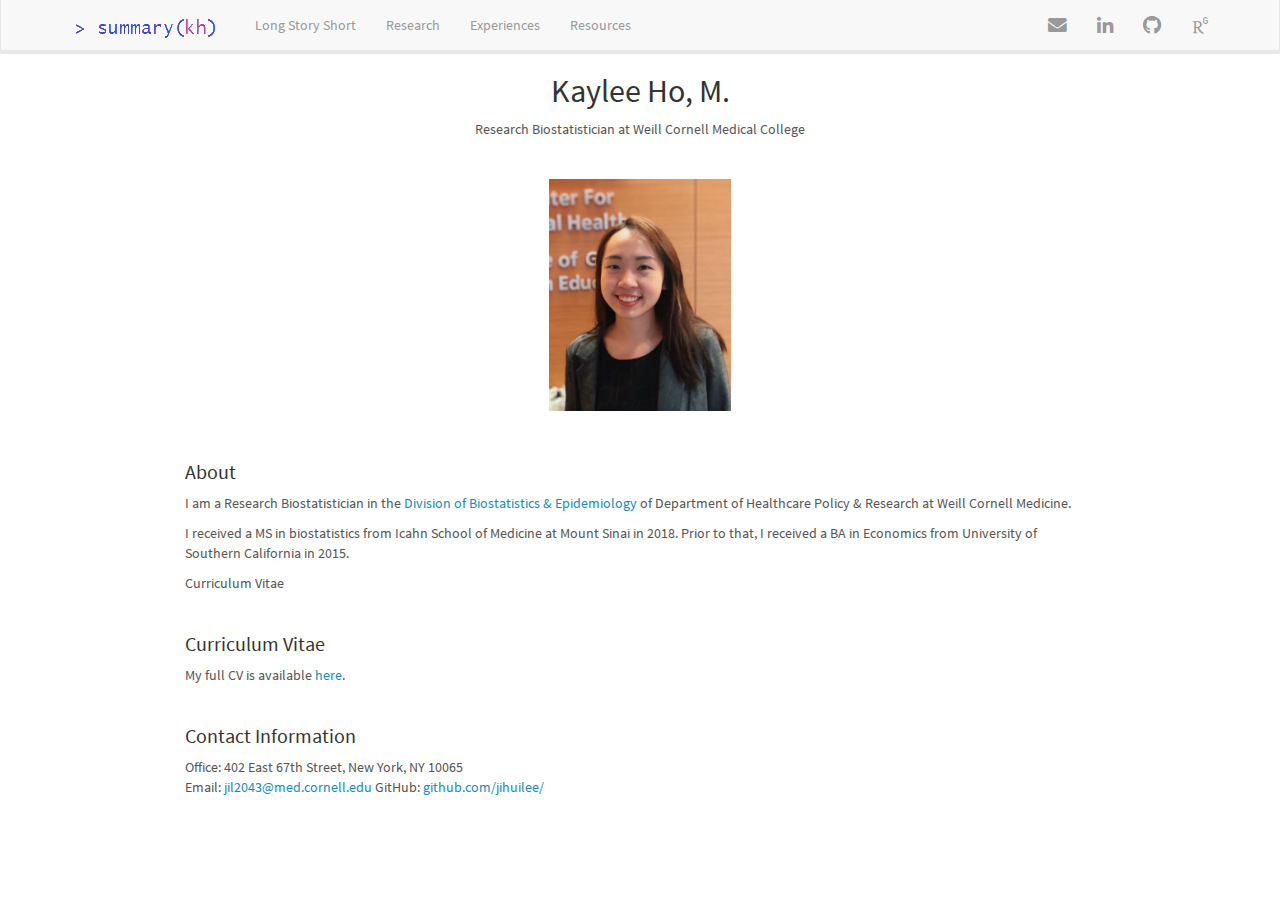
==== index.html @ 1e351b29 "changed index file" ====
<!DOCTYPE html>

<html xmlns="http://www.w3.org/1999/xhtml">

<head>

<meta charset="utf-8" />
<meta http-equiv="Content-Type" content="text/html; charset=utf-8" />
<meta name="generator" content="pandoc" />




<title></title>

<script src="site_libs/jquery-1.11.3/jquery.min.js"></script>
<meta name="viewport" content="width=device-width, initial-scale=1" />
<link href="site_libs/bootstrap-3.3.5/css/lumen.min.css" rel="stylesheet" />
<script src="site_libs/bootstrap-3.3.5/js/bootstrap.min.js"></script>
<script src="site_libs/bootstrap-3.3.5/shim/html5shiv.min.js"></script>
<script src="site_libs/bootstrap-3.3.5/shim/respond.min.js"></script>
<script src="site_libs/navigation-1.1/tabsets.js"></script>
<link href="site_libs/highlightjs-9.12.0/default.css" rel="stylesheet" />
<script src="site_libs/highlightjs-9.12.0/highlight.js"></script>
<link href="site_libs/font-awesome-5.1.0/css/all.css" rel="stylesheet" />
<link href="site_libs/font-awesome-5.1.0/css/v4-shims.css" rel="stylesheet" />

<style type="text/css">code{white-space: pre;}</style>
<style type="text/css">
  pre:not([class]) {
    background-color: white;
  }
</style>
<script type="text/javascript">
if (window.hljs) {
  hljs.configure({languages: []});
  hljs.initHighlightingOnLoad();
  if (document.readyState && document.readyState === "complete") {
    window.setTimeout(function() { hljs.initHighlighting(); }, 0);
  }
}
</script>



<style type="text/css">
h1 {
  font-size: 34px;
}
h1.title {
  font-size: 38px;
}
h2 {
  font-size: 30px;
}
h3 {
  font-size: 24px;
}
h4 {
  font-size: 18px;
}
h5 {
  font-size: 16px;
}
h6 {
  font-size: 12px;
}
.table th:not([align]) {
  text-align: left;
}
</style>

<link rel="stylesheet" href="styles.css" type="text/css" />

</head>

<body>

<style type = "text/css">
.main-container {
  max-width: 940px;
  margin-left: auto;
  margin-right: auto;
}
code {
  color: inherit;
  background-color: rgba(0, 0, 0, 0.04);
}
img {
  max-width:100%;
  height: auto;
}
.tabbed-pane {
  padding-top: 12px;
}
.html-widget {
  margin-bottom: 20px;
}
button.code-folding-btn:focus {
  outline: none;
}
summary {
  display: list-item;
}
</style>


<style type="text/css">
/* padding for bootstrap navbar */
body {
  padding-top: 54px;
  padding-bottom: 40px;
}
/* offset scroll position for anchor links (for fixed navbar)  */
.section h1 {
  padding-top: 59px;
  margin-top: -59px;
}
.section h2 {
  padding-top: 59px;
  margin-top: -59px;
}
.section h3 {
  padding-top: 59px;
  margin-top: -59px;
}
.section h4 {
  padding-top: 59px;
  margin-top: -59px;
}
.section h5 {
  padding-top: 59px;
  margin-top: -59px;
}
.section h6 {
  padding-top: 59px;
  margin-top: -59px;
}
.dropdown-submenu {
  position: relative;
}
.dropdown-submenu>.dropdown-menu {
  top: 0;
  left: 100%;
  margin-top: -6px;
  margin-left: -1px;
  border-radius: 0 6px 6px 6px;
}
.dropdown-submenu:hover>.dropdown-menu {
  display: block;
}
.dropdown-submenu>a:after {
  display: block;
  content: " ";
  float: right;
  width: 0;
  height: 0;
  border-color: transparent;
  border-style: solid;
  border-width: 5px 0 5px 5px;
  border-left-color: #cccccc;
  margin-top: 5px;
  margin-right: -10px;
}
.dropdown-submenu:hover>a:after {
  border-left-color: #ffffff;
}
.dropdown-submenu.pull-left {
  float: none;
}
.dropdown-submenu.pull-left>.dropdown-menu {
  left: -100%;
  margin-left: 10px;
  border-radius: 6px 0 6px 6px;
}
</style>

<script>
// manage active state of menu based on current page
$(document).ready(function () {
  // active menu anchor
  href = window.location.pathname
  href = href.substr(href.lastIndexOf('/') + 1)
  if (href === "")
    href = "index.html";
  var menuAnchor = $('a[href="' + href + '"]');

  // mark it active
  menuAnchor.parent().addClass('active');

  // if it's got a parent navbar menu mark it active as well
  menuAnchor.closest('li.dropdown').addClass('active');
});
</script>

<div class="container-fluid main-container">

<!-- tabsets -->

<style type="text/css">
.tabset-dropdown > .nav-tabs {
  display: inline-table;
  max-height: 500px;
  min-height: 44px;
  overflow-y: auto;
  background: white;
  border: 1px solid #ddd;
  border-radius: 4px;
}

.tabset-dropdown > .nav-tabs > li.active:before {
  content: "";
  font-family: 'Glyphicons Halflings';
  display: inline-block;
  padding: 10px;
  border-right: 1px solid #ddd;
}

.tabset-dropdown > .nav-tabs.nav-tabs-open > li.active:before {
  content: "&#xe258;";
  border: none;
}

.tabset-dropdown > .nav-tabs.nav-tabs-open:before {
  content: "";
  font-family: 'Glyphicons Halflings';
  display: inline-block;
  padding: 10px;
  border-right: 1px solid #ddd;
}

.tabset-dropdown > .nav-tabs > li.active {
  display: block;
}

.tabset-dropdown > .nav-tabs > li > a,
.tabset-dropdown > .nav-tabs > li > a:focus,
.tabset-dropdown > .nav-tabs > li > a:hover {
  border: none;
  display: inline-block;
  border-radius: 4px;
}

.tabset-dropdown > .nav-tabs.nav-tabs-open > li {
  display: block;
  float: none;
}

.tabset-dropdown > .nav-tabs > li {
  display: none;
}
</style>

<script>
$(document).ready(function () {
  window.buildTabsets("TOC");
});

$(document).ready(function () {
  $('.tabset-dropdown > .nav-tabs > li').click(function () {
    $(this).parent().toggleClass('nav-tabs-open')
  });
});
</script>

<!-- code folding -->





<div class="navbar navbar-default  navbar-fixed-top" role="navigation">
  <div class="container">
    <div class="navbar-header">
      <button type="button" class="navbar-toggle collapsed" data-toggle="collapse" data-target="#navbar">
        <span class="icon-bar"></span>
        <span class="icon-bar"></span>
        <span class="icon-bar"></span>
      </button>
      <a class="navbar-brand" href="index.html"><img id="logo" src="image/icon2.png" style="width: 100%;" /></a>
    </div>
    <div id="navbar" class="navbar-collapse collapse">
      <ul class="nav navbar-nav">
        <li>
  <a href="summary.html">Long Story Short</a>
</li>
<li>
  <a href="research.html">Research</a>
</li>
<li>
  <a href="teaching.html">Experiences</a>
</li>
<li>
  <a href="resource.html">Resources</a>
</li>
      </ul>
      <ul class="nav navbar-nav navbar-right">
        <li>
  <a href="mailto:&lt;kah4001@med.cornell.edu&gt;">
    <span class="fa fa-envelope fa-lg"></span>
     
  </a>
</li>
<li>
  <a href="https://www.linkedin.com/in/kayleekapoho//">
    <span class="fa fa-linkedin fa-lg"></span>
     
  </a>
</li>
<li>
  <a href="http://github.com/kaylee-ho">
    <span class="fa fa-github fa-lg"></span>
     
  </a>
</li>
<li>
  <a href="https://www.researchgate.net/profile/Kaylee_Ho2">
    <span class="ai ai-researchgate ai-lg"></span>
     
  </a>
</li>
      </ul>
    </div><!--/.nav-collapse -->
  </div><!--/.container -->
</div><!--/.navbar -->

<div class="fluid-row" id="header">



<h1 class="title toc-ignore"><center>
Kaylee Ho, M.
</center></h1>

</div>


<center>
Research Biostatistician at Weill Cornell Medical College
</center>
<p><link rel="stylesheet" href="styles.css" type="text/css"> <link rel="stylesheet" href="academicons/css/academicons.min.css"/> <link rel="icon2" href="/image/icon2.png"></p>
<p><br></p>
<center>
<img src="image/headshot.jpg" alt="profile" style="width:20%; border:0px solid">
</center>
<p><br><br></p>
<div id="about" class="section level4">
<h4>About</h4>
<p>I am a Research Biostatistician in the <a href="http://hpr.weill.cornell.edu/divisions/biostatistics/">Division of Biostatistics &amp; Epidemiology</a> of Department of Healthcare Policy &amp; Research at Weill Cornell Medicine.</p>
<p>I received a MS in biostatistics from Icahn School of Medicine at Mount Sinai in 2018. Prior to that, I received a BA in Economics from University of Southern California in 2015.</p>
<p>Curriculum Vitae</p>
<p><br></p>
</div>
<div id="curriculum-vitae" class="section level4">
<h4>Curriculum Vitae</h4>
<p>My full CV is available <a href="download/Kaylee_Ho_CV.pdf">here</a>.</p>
<p><br></p>
</div>
<div id="contact-information" class="section level4">
<h4>Contact Information</h4>
<p>Office: 402 East 67th Street, New York, NY 10065<br />
Email: <a href="mailto:kah4001@med.cornell.edu">jil2043@med.cornell.edu</a> GitHub: <a href="http://github.com/kaylee-ho/">github.com/jihuilee/</a></p>
</div>




</div>

<script>

// add bootstrap table styles to pandoc tables
function bootstrapStylePandocTables() {
  $('tr.header').parent('thead').parent('table').addClass('table table-condensed');
}
$(document).ready(function () {
  bootstrapStylePandocTables();
});


</script>

<!-- dynamically load mathjax for compatibility with self-contained -->
<script>
  (function () {
    var script = document.createElement("script");
    script.type = "text/javascript";
    script.src  = "https://mathjax.rstudio.com/latest/MathJax.js?config=TeX-AMS-MML_HTMLorMML";
    document.getElementsByTagName("head")[0].appendChild(script);
  })();
</script>

</body>
</html>
---- site_libs/bootstrap-3.3.5/css/lumen.min.css ----
@font-face {
  font-family: 'Source Sans Pro';
  font-style: normal;
  font-weight: 300;
  src: url(fonts/SourceSansProLight.ttf) format('truetype');
}
@font-face {
  font-family: 'Source Sans Pro';
  font-style: normal;
  font-weight: 400;
  src: url(fonts/SourceSansPro.ttf) format('truetype');
}
@font-face {
  font-family: 'Source Sans Pro';
  font-style: normal;
  font-weight: 700;
  src: url(fonts/SourceSansProBold.ttf) format('truetype');
}

@font-face {
  font-family: 'Source Sans Pro';
  font-style: italic;
  font-weight: 400;
  src: url(fonts/SourceSansProItalic.ttf) format('truetype');
}

/*
 * bootswatch v3.3.6
 * Homepage: http://bootswatch.com
 * Copyright 2012-2015 Thomas Park
 * Licensed under MIT
 * Based on Bootstrap
*//*!
 * Bootstrap v3.3.6 (http://getbootstrap.com)
 * Copyright 2011-2015 Twitter, Inc.
 * Licensed under MIT (https://github.com/twbs/bootstrap/blob/master/LICENSE)
 *//*! normalize.css v3.0.3 | MIT License | github.com/necolas/normalize.css */html{font-family:sans-serif;-ms-text-size-adjust:100%;-webkit-text-size-adjust:100%}body{margin:0}article,aside,details,figcaption,figure,footer,header,hgroup,main,menu,nav,section,summary{display:block}audio,canvas,progress,video{display:inline-block;vertical-align:baseline}audio:not([controls]){display:none;height:0}[hidden],template{display:none}a{background-color:transparent}a:active,a:hover{outline:0}abbr[title]{border-bottom:1px dotted}b,strong{font-weight:bold}dfn{font-style:italic}h1{font-size:2em;margin:0.67em 0}mark{background:#ff0;color:#000}small{font-size:80%}sub,sup{font-size:75%;line-height:0;position:relative;vertical-align:baseline}sup{top:-0.5em}sub{bottom:-0.25em}img{border:0}svg:not(:root){overflow:hidden}figure{margin:1em 40px}hr{-webkit-box-sizing:content-box;-moz-box-sizing:content-box;box-sizing:content-box;height:0}pre{overflow:auto}code,kbd,pre,samp{font-family:monospace, monospace;font-size:1em}button,input,optgroup,select,textarea{color:inherit;font:inherit;margin:0}button{overflow:visible}button,select{text-transform:none}button,html input[type="button"],input[type="reset"],input[type="submit"]{-webkit-appearance:button;cursor:pointer}button[disabled],html input[disabled]{cursor:default}button::-moz-focus-inner,input::-moz-focus-inner{border:0;padding:0}input{line-height:normal}input[type="checkbox"],input[type="radio"]{-webkit-box-sizing:border-box;-moz-box-sizing:border-box;box-sizing:border-box;padding:0}input[type="number"]::-webkit-inner-spin-button,input[type="number"]::-webkit-outer-spin-button{height:auto}input[type="search"]{-webkit-appearance:textfield;-webkit-box-sizing:content-box;-moz-box-sizing:content-box;box-sizing:content-box}input[type="search"]::-webkit-search-cancel-button,input[type="search"]::-webkit-search-decoration{-webkit-appearance:none}fieldset{border:1px solid #c0c0c0;margin:0 2px;padding:0.35em 0.625em 0.75em}legend{border:0;padding:0}textarea{overflow:auto}optgroup{font-weight:bold}table{border-collapse:collapse;border-spacing:0}td,th{padding:0}/*! Source: https://github.com/h5bp/html5-boilerplate/blob/master/src/css/main.css */@media print{*,*:before,*:after{background:transparent !important;color:#000 !important;-webkit-box-shadow:none !important;box-shadow:none !important;text-shadow:none !important}a,a:visited{text-decoration:underline}a[href]:after{content:" (" attr(href) ")"}abbr[title]:after{content:" (" attr(title) ")"}a[href^="#"]:after,a[href^="javascript:"]:after{content:""}pre,blockquote{border:1px solid #999;page-break-inside:avoid}thead{display:table-header-group}tr,img{page-break-inside:avoid}img{max-width:100% !important}p,h2,h3{orphans:3;widows:3}h2,h3{page-break-after:avoid}.navbar{display:none}.btn>.caret,.dropup>.btn>.caret{border-top-color:#000 !important}.label{border:1px solid #000}.table{border-collapse:collapse !important}.table td,.table th{background-color:#fff !important}.table-bordered th,.table-bordered td{border:1px solid #ddd !important}}@font-face{font-family:'Glyphicons Halflings';src:url('../fonts/glyphicons-halflings-regular.eot');src:url('../fonts/glyphicons-halflings-regular.eot?#iefix') format('embedded-opentype'),url('../fonts/glyphicons-halflings-regular.woff') format('woff'),url('../fonts/glyphicons-halflings-regular.ttf') format('truetype'),url('../fonts/glyphicons-halflings-regular.svg#glyphicons_halflingsregular') format('svg')}.glyphicon{position:relative;top:1px;display:inline-block;font-family:'Glyphicons Halflings';font-style:normal;font-weight:normal;line-height:1;-webkit-font-smoothing:antialiased;-moz-osx-font-smoothing:grayscale}.glyphicon-asterisk:before{content:"\002a"}.glyphicon-plus:before{content:"\002b"}.glyphicon-euro:before,.glyphicon-eur:before{content:"\20ac"}.glyphicon-minus:before{content:"\2212"}.glyphicon-cloud:before{content:"\2601"}.glyphicon-envelope:before{content:"\2709"}.glyphicon-pencil:before{content:"\270f"}.glyphicon-glass:before{content:"\e001"}.glyphicon-music:before{content:"\e002"}.glyphicon-search:before{content:"\e003"}.glyphicon-heart:before{content:"\e005"}.glyphicon-star:before{content:"\e006"}.glyphicon-star-empty:before{content:"\e007"}.glyphicon-user:before{content:"\e008"}.glyphicon-film:before{content:"\e009"}.glyphicon-th-large:before{content:"\e010"}.glyphicon-th:before{content:"\e011"}.glyphicon-th-list:before{content:"\e012"}.glyphicon-ok:before{content:"\e013"}.glyphicon-remove:before{content:"\e014"}.glyphicon-zoom-in:before{content:"\e015"}.glyphicon-zoom-out:before{content:"\e016"}.glyphicon-off:before{content:"\e017"}.glyphicon-signal:before{content:"\e018"}.glyphicon-cog:before{content:"\e019"}.glyphicon-trash:before{content:"\e020"}.glyphicon-home:before{content:"\e021"}.glyphicon-file:before{content:"\e022"}.glyphicon-time:before{content:"\e023"}.glyphicon-road:before{content:"\e024"}.glyphicon-download-alt:before{content:"\e025"}.glyphicon-download:before{content:"\e026"}.glyphicon-upload:before{content:"\e027"}.glyphicon-inbox:before{content:"\e028"}.glyphicon-play-circle:before{content:"\e029"}.glyphicon-repeat:before{content:"\e030"}.glyphicon-refresh:before{content:"\e031"}.glyphicon-list-alt:before{content:"\e032"}.glyphicon-lock:before{content:"\e033"}.glyphicon-flag:before{content:"\e034"}.glyphicon-headphones:before{content:"\e035"}.glyphicon-volume-off:before{content:"\e036"}.glyphicon-volume-down:before{content:"\e037"}.glyphicon-volume-up:before{content:"\e038"}.glyphicon-qrcode:before{content:"\e039"}.glyphicon-barcode:before{content:"\e040"}.glyphicon-tag:before{content:"\e041"}.glyphicon-tags:before{content:"\e042"}.glyphicon-book:before{content:"\e043"}.glyphicon-bookmark:before{content:"\e044"}.glyphicon-print:before{content:"\e045"}.glyphicon-camera:before{content:"\e046"}.glyphicon-font:before{content:"\e047"}.glyphicon-bold:before{content:"\e048"}.glyphicon-italic:before{content:"\e049"}.glyphicon-text-height:before{content:"\e050"}.glyphicon-text-width:before{content:"\e051"}.glyphicon-align-left:before{content:"\e052"}.glyphicon-align-center:before{content:"\e053"}.glyphicon-align-right:before{content:"\e054"}.glyphicon-align-justify:before{content:"\e055"}.glyphicon-list:before{content:"\e056"}.glyphicon-indent-left:before{content:"\e057"}.glyphicon-indent-right:before{content:"\e058"}.glyphicon-facetime-video:before{content:"\e059"}.glyphicon-picture:before{content:"\e060"}.glyphicon-map-marker:before{content:"\e062"}.glyphicon-adjust:before{content:"\e063"}.glyphicon-tint:before{content:"\e064"}.glyphicon-edit:before{content:"\e065"}.glyphicon-share:before{content:"\e066"}.glyphicon-check:before{content:"\e067"}.glyphicon-move:before{content:"\e068"}.glyphicon-step-backward:before{content:"\e069"}.glyphicon-fast-backward:before{content:"\e070"}.glyphicon-backward:before{content:"\e071"}.glyphicon-play:before{content:"\e072"}.glyphicon-pause:before{content:"\e073"}.glyphicon-stop:before{content:"\e074"}.glyphicon-forward:before{content:"\e075"}.glyphicon-fast-forward:before{content:"\e076"}.glyphicon-step-forward:before{content:"\e077"}.glyphicon-eject:before{content:"\e078"}.glyphicon-chevron-left:before{content:"\e079"}.glyphicon-chevron-right:before{content:"\e080"}.glyphicon-plus-sign:before{content:"\e081"}.glyphicon-minus-sign:before{content:"\e082"}.glyphicon-remove-sign:before{content:"\e083"}.glyphicon-ok-sign:before{content:"\e084"}.glyphicon-question-sign:before{content:"\e085"}.glyphicon-info-sign:before{content:"\e086"}.glyphicon-screenshot:before{content:"\e087"}.glyphicon-remove-circle:before{content:"\e088"}.glyphicon-ok-circle:before{content:"\e089"}.glyphicon-ban-circle:before{content:"\e090"}.glyphicon-arrow-left:before{content:"\e091"}.glyphicon-arrow-right:before{content:"\e092"}.glyphicon-arrow-up:before{content:"\e093"}.glyphicon-arrow-down:before{content:"\e094"}.glyphicon-share-alt:before{content:"\e095"}.glyphicon-resize-full:before{content:"\e096"}.glyphicon-resize-small:before{content:"\e097"}.glyphicon-exclamation-sign:before{content:"\e101"}.glyphicon-gift:before{content:"\e102"}.glyphicon-leaf:before{content:"\e103"}.glyphicon-fire:before{content:"\e104"}.glyphicon-eye-open:before{content:"\e105"}.glyphicon-eye-close:before{content:"\e106"}.glyphicon-warning-sign:before{content:"\e107"}.glyphicon-plane:before{content:"\e108"}.glyphicon-calendar:before{content:"\e109"}.glyphicon-random:before{content:"\e110"}.glyphicon-comment:before{content:"\e111"}.glyphicon-magnet:before{content:"\e112"}.glyphicon-chevron-up:before{content:"\e113"}.glyphicon-chevron-down:before{content:"\e114"}.glyphicon-retweet:before{content:"\e115"}.glyphicon-shopping-cart:before{content:"\e116"}.glyphicon-folder-close:before{content:"\e117"}.glyphicon-folder-open:before{content:"\e118"}.glyphicon-resize-vertical:before{content:"\e119"}.glyphicon-resize-horizontal:before{content:"\e120"}.glyphicon-hdd:before{content:"\e121"}.glyphicon-bullhorn:before{content:"\e122"}.glyphicon-bell:before{content:"\e123"}.glyphicon-certificate:before{content:"\e124"}.glyphicon-thumbs-up:before{content:"\e125"}.glyphicon-thumbs-down:before{content:"\e126"}.glyphicon-hand-right:before{content:"\e127"}.glyphicon-hand-left:before{content:"\e128"}.glyphicon-hand-up:before{content:"\e129"}.glyphicon-hand-down:before{content:"\e130"}.glyphicon-circle-arrow-right:before{content:"\e131"}.glyphicon-circle-arrow-left:before{content:"\e132"}.glyphicon-circle-arrow-up:before{content:"\e133"}.glyphicon-circle-arrow-down:before{content:"\e134"}.glyphicon-globe:before{content:"\e135"}.glyphicon-wrench:before{content:"\e136"}.glyphicon-tasks:before{content:"\e137"}.glyphicon-filter:before{content:"\e138"}.glyphicon-briefcase:before{content:"\e139"}.glyphicon-fullscreen:before{content:"\e140"}.glyphicon-dashboard:before{content:"\e141"}.glyphicon-paperclip:before{content:"\e142"}.glyphicon-heart-empty:before{content:"\e143"}.glyphicon-link:before{content:"\e144"}.glyphicon-phone:before{content:"\e145"}.glyphicon-pushpin:before{content:"\e146"}.glyphicon-usd:before{content:"\e148"}.glyphicon-gbp:before{content:"\e149"}.glyphicon-sort:before{content:"\e150"}.glyphicon-sort-by-alphabet:before{content:"\e151"}.glyphicon-sort-by-alphabet-alt:before{content:"\e152"}.glyphicon-sort-by-order:before{content:"\e153"}.glyphicon-sort-by-order-alt:before{content:"\e154"}.glyphicon-sort-by-attributes:before{content:"\e155"}.glyphicon-sort-by-attributes-alt:before{content:"\e156"}.glyphicon-unchecked:before{content:"\e157"}.glyphicon-expand:before{content:"\e158"}.glyphicon-collapse-down:before{content:"\e159"}.glyphicon-collapse-up:before{content:"\e160"}.glyphicon-log-in:before{content:"\e161"}.glyphicon-flash:before{content:"\e162"}.glyphicon-log-out:before{content:"\e163"}.glyphicon-new-window:before{content:"\e164"}.glyphicon-record:before{content:"\e165"}.glyphicon-save:before{content:"\e166"}.glyphicon-open:before{content:"\e167"}.glyphicon-saved:before{content:"\e168"}.glyphicon-import:before{content:"\e169"}.glyphicon-export:before{content:"\e170"}.glyphicon-send:before{content:"\e171"}.glyphicon-floppy-disk:before{content:"\e172"}.glyphicon-floppy-saved:before{content:"\e173"}.glyphicon-floppy-remove:before{content:"\e174"}.glyphicon-floppy-save:before{content:"\e175"}.glyphicon-floppy-open:before{content:"\e176"}.glyphicon-credit-card:before{content:"\e177"}.glyphicon-transfer:before{content:"\e178"}.glyphicon-cutlery:before{content:"\e179"}.glyphicon-header:before{content:"\e180"}.glyphicon-compressed:before{content:"\e181"}.glyphicon-earphone:before{content:"\e182"}.glyphicon-phone-alt:before{content:"\e183"}.glyphicon-tower:before{content:"\e184"}.glyphicon-stats:before{content:"\e185"}.glyphicon-sd-video:before{content:"\e186"}.glyphicon-hd-video:before{content:"\e187"}.glyphicon-subtitles:before{content:"\e188"}.glyphicon-sound-stereo:before{content:"\e189"}.glyphicon-sound-dolby:before{content:"\e190"}.glyphicon-sound-5-1:before{content:"\e191"}.glyphicon-sound-6-1:before{content:"\e192"}.glyphicon-sound-7-1:before{content:"\e193"}.glyphicon-copyright-mark:before{content:"\e194"}.glyphicon-registration-mark:before{content:"\e195"}.glyphicon-cloud-download:before{content:"\e197"}.glyphicon-cloud-upload:before{content:"\e198"}.glyphicon-tree-conifer:before{content:"\e199"}.glyphicon-tree-deciduous:before{content:"\e200"}.glyphicon-cd:before{content:"\e201"}.glyphicon-save-file:before{content:"\e202"}.glyphicon-open-file:before{content:"\e203"}.glyphicon-level-up:before{content:"\e204"}.glyphicon-copy:before{content:"\e205"}.glyphicon-paste:before{content:"\e206"}.glyphicon-alert:before{content:"\e209"}.glyphicon-equalizer:before{content:"\e210"}.glyphicon-king:before{content:"\e211"}.glyphicon-queen:before{content:"\e212"}.glyphicon-pawn:before{content:"\e213"}.glyphicon-bishop:before{content:"\e214"}.glyphicon-knight:before{content:"\e215"}.glyphicon-baby-formula:before{content:"\e216"}.glyphicon-tent:before{content:"\26fa"}.glyphicon-blackboard:before{content:"\e218"}.glyphicon-bed:before{content:"\e219"}.glyphicon-apple:before{content:"\f8ff"}.glyphicon-erase:before{content:"\e221"}.glyphicon-hourglass:before{content:"\231b"}.glyphicon-lamp:before{content:"\e223"}.glyphicon-duplicate:before{content:"\e224"}.glyphicon-piggy-bank:before{content:"\e225"}.glyphicon-scissors:before{content:"\e226"}.glyphicon-bitcoin:before{content:"\e227"}.glyphicon-btc:before{content:"\e227"}.glyphicon-xbt:before{content:"\e227"}.glyphicon-yen:before{content:"\00a5"}.glyphicon-jpy:before{content:"\00a5"}.glyphicon-ruble:before{content:"\20bd"}.glyphicon-rub:before{content:"\20bd"}.glyphicon-scale:before{content:"\e230"}.glyphicon-ice-lolly:before{content:"\e231"}.glyphicon-ice-lolly-tasted:before{content:"\e232"}.glyphicon-education:before{content:"\e233"}.glyphicon-option-horizontal:before{content:"\e234"}.glyphicon-option-vertical:before{content:"\e235"}.glyphicon-menu-hamburger:before{content:"\e236"}.glyphicon-modal-window:before{content:"\e237"}.glyphicon-oil:before{content:"\e238"}.glyphicon-grain:before{content:"\e239"}.glyphicon-sunglasses:before{content:"\e240"}.glyphicon-text-size:before{content:"\e241"}.glyphicon-text-color:before{content:"\e242"}.glyphicon-text-background:before{content:"\e243"}.glyphicon-object-align-top:before{content:"\e244"}.glyphicon-object-align-bottom:before{content:"\e245"}.glyphicon-object-align-horizontal:before{content:"\e246"}.glyphicon-object-align-left:before{content:"\e247"}.glyphicon-object-align-vertical:before{content:"\e248"}.glyphicon-object-align-right:before{content:"\e249"}.glyphicon-triangle-right:before{content:"\e250"}.glyphicon-triangle-left:before{content:"\e251"}.glyphicon-triangle-bottom:before{content:"\e252"}.glyphicon-triangle-top:before{content:"\e253"}.glyphicon-console:before{content:"\e254"}.glyphicon-superscript:before{content:"\e255"}.glyphicon-subscript:before{content:"\e256"}.glyphicon-menu-left:before{content:"\e257"}.glyphicon-menu-right:before{content:"\e258"}.glyphicon-menu-down:before{content:"\e259"}.glyphicon-menu-up:before{content:"\e260"}*{-webkit-box-sizing:border-box;-moz-box-sizing:border-box;box-sizing:border-box}*:before,*:after{-webkit-box-sizing:border-box;-moz-box-sizing:border-box;box-sizing:border-box}html{font-size:10px;-webkit-tap-highlight-color:rgba(0,0,0,0)}body{font-family:"Source Sans Pro","Helvetica Neue",Helvetica,Arial,sans-serif;font-size:14px;line-height:1.42857143;color:#555555;background-color:#ffffff}input,button,select,textarea{font-family:inherit;font-size:inherit;line-height:inherit}a{color:#158cba;text-decoration:none}a:hover,a:focus{color:#158cba;text-decoration:underline}a:focus{outline:thin dotted;outline:5px auto -webkit-focus-ring-color;outline-offset:-2px}figure{margin:0}img{vertical-align:middle}.img-responsive,.thumbnail>img,.thumbnail a>img,.carousel-inner>.item>img,.carousel-inner>.item>a>img{display:block;max-width:100%;height:auto}.img-rounded{border-radius:5px}.img-thumbnail{padding:4px;line-height:1.42857143;background-color:#ffffff;border:1px solid #eeeeee;border-radius:4px;-webkit-transition:all .2s ease-in-out;-o-transition:all .2s ease-in-out;transition:all .2s ease-in-out;display:inline-block;max-width:100%;height:auto}.img-circle{border-radius:50%}hr{margin-top:20px;margin-bottom:20px;border:0;border-top:1px solid #eeeeee}.sr-only{position:absolute;width:1px;height:1px;margin:-1px;padding:0;overflow:hidden;clip:rect(0, 0, 0, 0);border:0}.sr-only-focusable:active,.sr-only-focusable:focus{position:static;width:auto;height:auto;margin:0;overflow:visible;clip:auto}[role="button"]{cursor:pointer}h1,h2,h3,h4,h5,h6,.h1,.h2,.h3,.h4,.h5,.h6{font-family:inherit;font-weight:400;line-height:1.1;color:#333333}h1 small,h2 small,h3 small,h4 small,h5 small,h6 small,.h1 small,.h2 small,.h3 small,.h4 small,.h5 small,.h6 small,h1 .small,h2 .small,h3 .small,h4 .small,h5 .small,h6 .small,.h1 .small,.h2 .small,.h3 .small,.h4 .small,.h5 .small,.h6 .small{font-weight:normal;line-height:1;color:#999999}h1,.h1,h2,.h2,h3,.h3{margin-top:20px;margin-bottom:10px}h1 small,.h1 small,h2 small,.h2 small,h3 small,.h3 small,h1 .small,.h1 .small,h2 .small,.h2 .small,h3 .small,.h3 .small{font-size:65%}h4,.h4,h5,.h5,h6,.h6{margin-top:10px;margin-bottom:10px}h4 small,.h4 small,h5 small,.h5 small,h6 small,.h6 small,h4 .small,.h4 .small,h5 .small,.h5 .small,h6 .small,.h6 .small{font-size:75%}h1,.h1{font-size:36px}h2,.h2{font-size:30px}h3,.h3{font-size:24px}h4,.h4{font-size:18px}h5,.h5{font-size:14px}h6,.h6{font-size:12px}p{margin:0 0 10px}.lead{margin-bottom:20px;font-size:16px;font-weight:300;line-height:1.4}@media (min-width:768px){.lead{font-size:21px}}small,.small{font-size:85%}mark,.mark{background-color:#ff851b;padding:.2em}.text-left{text-align:left}.text-right{text-align:right}.text-center{text-align:center}.text-justify{text-align:justify}.text-nowrap{white-space:nowrap}.text-lowercase{text-transform:lowercase}.text-uppercase{text-transform:uppercase}.text-capitalize{text-transform:capitalize}.text-muted{color:#999999}.text-primary{color:#158cba}a.text-primary:hover,a.text-primary:focus{color:#106a8c}.text-success{color:#ffffff}a.text-success:hover,a.text-success:focus{color:#e6e6e6}.text-info{color:#ffffff}a.text-info:hover,a.text-info:focus{color:#e6e6e6}.text-warning{color:#ffffff}a.text-warning:hover,a.text-warning:focus{color:#e6e6e6}.text-danger{color:#ffffff}a.text-danger:hover,a.text-danger:focus{color:#e6e6e6}.bg-primary{color:#fff;background-color:#158cba}a.bg-primary:hover,a.bg-primary:focus{background-color:#106a8c}.bg-success{background-color:#28b62c}a.bg-success:hover,a.bg-success:focus{background-color:#1f8c22}.bg-info{background-color:#75caeb}a.bg-info:hover,a.bg-info:focus{background-color:#48b9e5}.bg-warning{background-color:#ff851b}a.bg-warning:hover,a.bg-warning:focus{background-color:#e76b00}.bg-danger{background-color:#ff4136}a.bg-danger:hover,a.bg-danger:focus{background-color:#ff1103}.page-header{padding-bottom:9px;margin:40px 0 20px;border-bottom:1px solid #eeeeee}ul,ol{margin-top:0;margin-bottom:10px}ul ul,ol ul,ul ol,ol ol{margin-bottom:0}.list-unstyled{padding-left:0;list-style:none}.list-inline{padding-left:0;list-style:none;margin-left:-5px}.list-inline>li{display:inline-block;padding-left:5px;padding-right:5px}dl{margin-top:0;margin-bottom:20px}dt,dd{line-height:1.42857143}dt{font-weight:bold}dd{margin-left:0}@media (min-width:768px){.dl-horizontal dt{float:left;width:160px;clear:left;text-align:right;overflow:hidden;text-overflow:ellipsis;white-space:nowrap}.dl-horizontal dd{margin-left:180px}}abbr[title],abbr[data-original-title]{cursor:help;border-bottom:1px dotted #999999}.initialism{font-size:90%;text-transform:uppercase}blockquote{padding:10px 20px;margin:0 0 20px;font-size:17.5px;border-left:5px solid #eeeeee}blockquote p:last-child,blockquote ul:last-child,blockquote ol:last-child{margin-bottom:0}blockquote footer,blockquote small,blockquote .small{display:block;font-size:80%;line-height:1.42857143;color:#999999}blockquote footer:before,blockquote small:before,blockquote .small:before{content:'\2014 \00A0'}.blockquote-reverse,blockquote.pull-right{padding-right:15px;padding-left:0;border-right:5px solid #eeeeee;border-left:0;text-align:right}.blockquote-reverse footer:before,blockquote.pull-right footer:before,.blockquote-reverse small:before,blockquote.pull-right small:before,.blockquote-reverse .small:before,blockquote.pull-right .small:before{content:''}.blockquote-reverse footer:after,blockquote.pull-right footer:after,.blockquote-reverse small:after,blockquote.pull-right small:after,.blockquote-reverse .small:after,blockquote.pull-right .small:after{content:'\00A0 \2014'}address{margin-bottom:20px;font-style:normal;line-height:1.42857143}code,kbd,pre,samp{font-family:monospace}code{padding:2px 4px;font-size:90%;color:#c7254e;background-color:#f9f2f4;border-radius:4px}kbd{padding:2px 4px;font-size:90%;color:#ffffff;background-color:#333333;border-radius:2px;-webkit-box-shadow:inset 0 -1px 0 rgba(0,0,0,0.25);box-shadow:inset 0 -1px 0 rgba(0,0,0,0.25)}kbd kbd{padding:0;font-size:100%;font-weight:bold;-webkit-box-shadow:none;box-shadow:none}pre{display:block;padding:9.5px;margin:0 0 10px;font-size:13px;line-height:1.42857143;word-break:break-all;word-wrap:break-word;color:#333333;background-color:#f5f5f5;border:1px solid #cccccc;border-radius:4px}pre code{padding:0;font-size:inherit;color:inherit;white-space:pre-wrap;background-color:transparent;border-radius:0}.pre-scrollable{max-height:340px;overflow-y:scroll}.container{margin-right:auto;margin-left:auto;padding-left:15px;padding-right:15px}@media (min-width:768px){.container{width:750px}}@media (min-width:992px){.container{width:970px}}@media (min-width:1200px){.container{width:1170px}}.container-fluid{margin-right:auto;margin-left:auto;padding-left:15px;padding-right:15px}.row{margin-left:-15px;margin-right:-15px}.col-xs-1,.col-sm-1,.col-md-1,.col-lg-1,.col-xs-2,.col-sm-2,.col-md-2,.col-lg-2,.col-xs-3,.col-sm-3,.col-md-3,.col-lg-3,.col-xs-4,.col-sm-4,.col-md-4,.col-lg-4,.col-xs-5,.col-sm-5,.col-md-5,.col-lg-5,.col-xs-6,.col-sm-6,.col-md-6,.col-lg-6,.col-xs-7,.col-sm-7,.col-md-7,.col-lg-7,.col-xs-8,.col-sm-8,.col-md-8,.col-lg-8,.col-xs-9,.col-sm-9,.col-md-9,.col-lg-9,.col-xs-10,.col-sm-10,.col-md-10,.col-lg-10,.col-xs-11,.col-sm-11,.col-md-11,.col-lg-11,.col-xs-12,.col-sm-12,.col-md-12,.col-lg-12{position:relative;min-height:1px;padding-left:15px;padding-right:15px}.col-xs-1,.col-xs-2,.col-xs-3,.col-xs-4,.col-xs-5,.col-xs-6,.col-xs-7,.col-xs-8,.col-xs-9,.col-xs-10,.col-xs-11,.col-xs-12{float:left}.col-xs-12{width:100%}.col-xs-11{width:91.66666667%}.col-xs-10{width:83.33333333%}.col-xs-9{width:75%}.col-xs-8{width:66.66666667%}.col-xs-7{width:58.33333333%}.col-xs-6{width:50%}.col-xs-5{width:41.66666667%}.col-xs-4{width:33.33333333%}.col-xs-3{width:25%}.col-xs-2{width:16.66666667%}.col-xs-1{width:8.33333333%}.col-xs-pull-12{right:100%}.col-xs-pull-11{right:91.66666667%}.col-xs-pull-10{right:83.33333333%}.col-xs-pull-9{right:75%}.col-xs-pull-8{right:66.66666667%}.col-xs-pull-7{right:58.33333333%}.col-xs-pull-6{right:50%}.col-xs-pull-5{right:41.66666667%}.col-xs-pull-4{right:33.33333333%}.col-xs-pull-3{right:25%}.col-xs-pull-2{right:16.66666667%}.col-xs-pull-1{right:8.33333333%}.col-xs-pull-0{right:auto}.col-xs-push-12{left:100%}.col-xs-push-11{left:91.66666667%}.col-xs-push-10{left:83.33333333%}.col-xs-push-9{left:75%}.col-xs-push-8{left:66.66666667%}.col-xs-push-7{left:58.33333333%}.col-xs-push-6{left:50%}.col-xs-push-5{left:41.66666667%}.col-xs-push-4{left:33.33333333%}.col-xs-push-3{left:25%}.col-xs-push-2{left:16.66666667%}.col-xs-push-1{left:8.33333333%}.col-xs-push-0{left:auto}.col-xs-offset-12{margin-left:100%}.col-xs-offset-11{margin-left:91.66666667%}.col-xs-offset-10{margin-left:83.33333333%}.col-xs-offset-9{margin-left:75%}.col-xs-offset-8{margin-left:66.66666667%}.col-xs-offset-7{margin-left:58.33333333%}.col-xs-offset-6{margin-left:50%}.col-xs-offset-5{margin-left:41.66666667%}.col-xs-offset-4{margin-left:33.33333333%}.col-xs-offset-3{margin-left:25%}.col-xs-offset-2{margin-left:16.66666667%}.col-xs-offset-1{margin-left:8.33333333%}.col-xs-offset-0{margin-left:0%}@media (min-width:768px){.col-sm-1,.col-sm-2,.col-sm-3,.col-sm-4,.col-sm-5,.col-sm-6,.col-sm-7,.col-sm-8,.col-sm-9,.col-sm-10,.col-sm-11,.col-sm-12{float:left}.col-sm-12{width:100%}.col-sm-11{width:91.66666667%}.col-sm-10{width:83.33333333%}.col-sm-9{width:75%}.col-sm-8{width:66.66666667%}.col-sm-7{width:58.33333333%}.col-sm-6{width:50%}.col-sm-5{width:41.66666667%}.col-sm-4{width:33.33333333%}.col-sm-3{width:25%}.col-sm-2{width:16.66666667%}.col-sm-1{width:8.33333333%}.col-sm-pull-12{right:100%}.col-sm-pull-11{right:91.66666667%}.col-sm-pull-10{right:83.33333333%}.col-sm-pull-9{right:75%}.col-sm-pull-8{right:66.66666667%}.col-sm-pull-7{right:58.33333333%}.col-sm-pull-6{right:50%}.col-sm-pull-5{right:41.66666667%}.col-sm-pull-4{right:33.33333333%}.col-sm-pull-3{right:25%}.col-sm-pull-2{right:16.66666667%}.col-sm-pull-1{right:8.33333333%}.col-sm-pull-0{right:auto}.col-sm-push-12{left:100%}.col-sm-push-11{left:91.66666667%}.col-sm-push-10{left:83.33333333%}.col-sm-push-9{left:75%}.col-sm-push-8{left:66.66666667%}.col-sm-push-7{left:58.33333333%}.col-sm-push-6{left:50%}.col-sm-push-5{left:41.66666667%}.col-sm-push-4{left:33.33333333%}.col-sm-push-3{left:25%}.col-sm-push-2{left:16.66666667%}.col-sm-push-1{left:8.33333333%}.col-sm-push-0{left:auto}.col-sm-offset-12{margin-left:100%}.col-sm-offset-11{margin-left:91.66666667%}.col-sm-offset-10{margin-left:83.33333333%}.col-sm-offset-9{margin-left:75%}.col-sm-offset-8{margin-left:66.66666667%}.col-sm-offset-7{margin-left:58.33333333%}.col-sm-offset-6{margin-left:50%}.col-sm-offset-5{margin-left:41.66666667%}.col-sm-offset-4{margin-left:33.33333333%}.col-sm-offset-3{margin-left:25%}.col-sm-offset-2{margin-left:16.66666667%}.col-sm-offset-1{margin-left:8.33333333%}.col-sm-offset-0{margin-left:0%}}@media (min-width:992px){.col-md-1,.col-md-2,.col-md-3,.col-md-4,.col-md-5,.col-md-6,.col-md-7,.col-md-8,.col-md-9,.col-md-10,.col-md-11,.col-md-12{float:left}.col-md-12{width:100%}.col-md-11{width:91.66666667%}.col-md-10{width:83.33333333%}.col-md-9{width:75%}.col-md-8{width:66.66666667%}.col-md-7{width:58.33333333%}.col-md-6{width:50%}.col-md-5{width:41.66666667%}.col-md-4{width:33.33333333%}.col-md-3{width:25%}.col-md-2{width:16.66666667%}.col-md-1{width:8.33333333%}.col-md-pull-12{right:100%}.col-md-pull-11{right:91.66666667%}.col-md-pull-10{right:83.33333333%}.col-md-pull-9{right:75%}.col-md-pull-8{right:66.66666667%}.col-md-pull-7{right:58.33333333%}.col-md-pull-6{right:50%}.col-md-pull-5{right:41.66666667%}.col-md-pull-4{right:33.33333333%}.col-md-pull-3{right:25%}.col-md-pull-2{right:16.66666667%}.col-md-pull-1{right:8.33333333%}.col-md-pull-0{right:auto}.col-md-push-12{left:100%}.col-md-push-11{left:91.66666667%}.col-md-push-10{left:83.33333333%}.col-md-push-9{left:75%}.col-md-push-8{left:66.66666667%}.col-md-push-7{left:58.33333333%}.col-md-push-6{left:50%}.col-md-push-5{left:41.66666667%}.col-md-push-4{left:33.33333333%}.col-md-push-3{left:25%}.col-md-push-2{left:16.66666667%}.col-md-push-1{left:8.33333333%}.col-md-push-0{left:auto}.col-md-offset-12{margin-left:100%}.col-md-offset-11{margin-left:91.66666667%}.col-md-offset-10{margin-left:83.33333333%}.col-md-offset-9{margin-left:75%}.col-md-offset-8{margin-left:66.66666667%}.col-md-offset-7{margin-left:58.33333333%}.col-md-offset-6{margin-left:50%}.col-md-offset-5{margin-left:41.66666667%}.col-md-offset-4{margin-left:33.33333333%}.col-md-offset-3{margin-left:25%}.col-md-offset-2{margin-left:16.66666667%}.col-md-offset-1{margin-left:8.33333333%}.col-md-offset-0{margin-left:0%}}@media (min-width:1200px){.col-lg-1,.col-lg-2,.col-lg-3,.col-lg-4,.col-lg-5,.col-lg-6,.col-lg-7,.col-lg-8,.col-lg-9,.col-lg-10,.col-lg-11,.col-lg-12{float:left}.col-lg-12{width:100%}.col-lg-11{width:91.66666667%}.col-lg-10{width:83.33333333%}.col-lg-9{width:75%}.col-lg-8{width:66.66666667%}.col-lg-7{width:58.33333333%}.col-lg-6{width:50%}.col-lg-5{width:41.66666667%}.col-lg-4{width:33.33333333%}.col-lg-3{width:25%}.col-lg-2{width:16.66666667%}.col-lg-1{width:8.33333333%}.col-lg-pull-12{right:100%}.col-lg-pull-11{right:91.66666667%}.col-lg-pull-10{right:83.33333333%}.col-lg-pull-9{right:75%}.col-lg-pull-8{right:66.66666667%}.col-lg-pull-7{right:58.33333333%}.col-lg-pull-6{right:50%}.col-lg-pull-5{right:41.66666667%}.col-lg-pull-4{right:33.33333333%}.col-lg-pull-3{right:25%}.col-lg-pull-2{right:16.66666667%}.col-lg-pull-1{right:8.33333333%}.col-lg-pull-0{right:auto}.col-lg-push-12{left:100%}.col-lg-push-11{left:91.66666667%}.col-lg-push-10{left:83.33333333%}.col-lg-push-9{left:75%}.col-lg-push-8{left:66.66666667%}.col-lg-push-7{left:58.33333333%}.col-lg-push-6{left:50%}.col-lg-push-5{left:41.66666667%}.col-lg-push-4{left:33.33333333%}.col-lg-push-3{left:25%}.col-lg-push-2{left:16.66666667%}.col-lg-push-1{left:8.33333333%}.col-lg-push-0{left:auto}.col-lg-offset-12{margin-left:100%}.col-lg-offset-11{margin-left:91.66666667%}.col-lg-offset-10{margin-left:83.33333333%}.col-lg-offset-9{margin-left:75%}.col-lg-offset-8{margin-left:66.66666667%}.col-lg-offset-7{margin-left:58.33333333%}.col-lg-offset-6{margin-left:50%}.col-lg-offset-5{margin-left:41.66666667%}.col-lg-offset-4{margin-left:33.33333333%}.col-lg-offset-3{margin-left:25%}.col-lg-offset-2{margin-left:16.66666667%}.col-lg-offset-1{margin-left:8.33333333%}.col-lg-offset-0{margin-left:0%}}table{background-color:transparent}caption{padding-top:8px;padding-bottom:8px;color:#999999;text-align:left}th{}.table{width:100%;max-width:100%;margin-bottom:20px}.table>thead>tr>th,.table>tbody>tr>th,.table>tfoot>tr>th,.table>thead>tr>td,.table>tbody>tr>td,.table>tfoot>tr>td{padding:8px;line-height:1.42857143;vertical-align:top;border-top:1px solid #eeeeee}.table>thead>tr>th{vertical-align:bottom;border-bottom:2px solid #eeeeee}.table>caption+thead>tr:first-child>th,.table>colgroup+thead>tr:first-child>th,.table>thead:first-child>tr:first-child>th,.table>caption+thead>tr:first-child>td,.table>colgroup+thead>tr:first-child>td,.table>thead:first-child>tr:first-child>td{border-top:0}.table>tbody+tbody{border-top:2px solid #eeeeee}.table .table{background-color:#ffffff}.table-condensed>thead>tr>th,.table-condensed>tbody>tr>th,.table-condensed>tfoot>tr>th,.table-condensed>thead>tr>td,.table-condensed>tbody>tr>td,.table-condensed>tfoot>tr>td{padding:5px}.table-bordered{border:1px solid #eeeeee}.table-bordered>thead>tr>th,.table-bordered>tbody>tr>th,.table-bordered>tfoot>tr>th,.table-bordered>thead>tr>td,.table-bordered>tbody>tr>td,.table-bordered>tfoot>tr>td{border:1px solid #eeeeee}.table-bordered>thead>tr>th,.table-bordered>thead>tr>td{border-bottom-width:2px}.table-striped>tbody>tr:nth-of-type(odd){background-color:#f9f9f9}.table-hover>tbody>tr:hover{background-color:#f5f5f5}table col[class*="col-"]{position:static;float:none;display:table-column}table td[class*="col-"],table th[class*="col-"]{position:static;float:none;display:table-cell}.table>thead>tr>td.active,.table>tbody>tr>td.active,.table>tfoot>tr>td.active,.table>thead>tr>th.active,.table>tbody>tr>th.active,.table>tfoot>tr>th.active,.table>thead>tr.active>td,.table>tbody>tr.active>td,.table>tfoot>tr.active>td,.table>thead>tr.active>th,.table>tbody>tr.active>th,.table>tfoot>tr.active>th{background-color:#f5f5f5}.table-hover>tbody>tr>td.active:hover,.table-hover>tbody>tr>th.active:hover,.table-hover>tbody>tr.active:hover>td,.table-hover>tbody>tr:hover>.active,.table-hover>tbody>tr.active:hover>th{background-color:#e8e8e8}.table>thead>tr>td.success,.table>tbody>tr>td.success,.table>tfoot>tr>td.success,.table>thead>tr>th.success,.table>tbody>tr>th.success,.table>tfoot>tr>th.success,.table>thead>tr.success>td,.table>tbody>tr.success>td,.table>tfoot>tr.success>td,.table>thead>tr.success>th,.table>tbody>tr.success>th,.table>tfoot>tr.success>th{background-color:#28b62c}.table-hover>tbody>tr>td.success:hover,.table-hover>tbody>tr>th.success:hover,.table-hover>tbody>tr.success:hover>td,.table-hover>tbody>tr:hover>.success,.table-hover>tbody>tr.success:hover>th{background-color:#23a127}.table>thead>tr>td.info,.table>tbody>tr>td.info,.table>tfoot>tr>td.info,.table>thead>tr>th.info,.table>tbody>tr>th.info,.table>tfoot>tr>th.info,.table>thead>tr.info>td,.table>tbody>tr.info>td,.table>tfoot>tr.info>td,.table>thead>tr.info>th,.table>tbody>tr.info>th,.table>tfoot>tr.info>th{background-color:#75caeb}.table-hover>tbody>tr>td.info:hover,.table-hover>tbody>tr>th.info:hover,.table-hover>tbody>tr.info:hover>td,.table-hover>tbody>tr:hover>.info,.table-hover>tbody>tr.info:hover>th{background-color:#5fc1e8}.table>thead>tr>td.warning,.table>tbody>tr>td.warning,.table>tfoot>tr>td.warning,.table>thead>tr>th.warning,.table>tbody>tr>th.warning,.table>tfoot>tr>th.warning,.table>thead>tr.warning>td,.table>tbody>tr.warning>td,.table>tfoot>tr.warning>td,.table>thead>tr.warning>th,.table>tbody>tr.warning>th,.table>tfoot>tr.warning>th{background-color:#ff851b}.table-hover>tbody>tr>td.warning:hover,.table-hover>tbody>tr>th.warning:hover,.table-hover>tbody>tr.warning:hover>td,.table-hover>tbody>tr:hover>.warning,.table-hover>tbody>tr.warning:hover>th{background-color:#ff7701}.table>thead>tr>td.danger,.table>tbody>tr>td.danger,.table>tfoot>tr>td.danger,.table>thead>tr>th.danger,.table>tbody>tr>th.danger,.table>tfoot>tr>th.danger,.table>thead>tr.danger>td,.table>tbody>tr.danger>td,.table>tfoot>tr.danger>td,.table>thead>tr.danger>th,.table>tbody>tr.danger>th,.table>tfoot>tr.danger>th{background-color:#ff4136}.table-hover>tbody>tr>td.danger:hover,.table-hover>tbody>tr>th.danger:hover,.table-hover>tbody>tr.danger:hover>td,.table-hover>tbody>tr:hover>.danger,.table-hover>tbody>tr.danger:hover>th{background-color:#ff291c}.table-responsive{overflow-x:auto;min-height:0.01%}@media screen and (max-width:767px){.table-responsive{width:100%;margin-bottom:15px;overflow-y:hidden;-ms-overflow-style:-ms-autohiding-scrollbar;border:1px solid #eeeeee}.table-responsive>.table{margin-bottom:0}.table-responsive>.table>thead>tr>th,.table-responsive>.table>tbody>tr>th,.table-responsive>.table>tfoot>tr>th,.table-responsive>.table>thead>tr>td,.table-responsive>.table>tbody>tr>td,.table-responsive>.table>tfoot>tr>td{white-space:nowrap}.table-responsive>.table-bordered{border:0}.table-responsive>.table-bordered>thead>tr>th:first-child,.table-responsive>.table-bordered>tbody>tr>th:first-child,.table-responsive>.table-bordered>tfoot>tr>th:first-child,.table-responsive>.table-bordered>thead>tr>td:first-child,.table-responsive>.table-bordered>tbody>tr>td:first-child,.table-responsive>.table-bordered>tfoot>tr>td:first-child{border-left:0}.table-responsive>.table-bordered>thead>tr>th:last-child,.table-responsive>.table-bordered>tbody>tr>th:last-child,.table-responsive>.table-bordered>tfoot>tr>th:last-child,.table-responsive>.table-bordered>thead>tr>td:last-child,.table-responsive>.table-bordered>tbody>tr>td:last-child,.table-responsive>.table-bordered>tfoot>tr>td:last-child{border-right:0}.table-responsive>.table-bordered>tbody>tr:last-child>th,.table-responsive>.table-bordered>tfoot>tr:last-child>th,.table-responsive>.table-bordered>tbody>tr:last-child>td,.table-responsive>.table-bordered>tfoot>tr:last-child>td{border-bottom:0}}fieldset{padding:0;margin:0;border:0;min-width:0}legend{display:block;width:100%;padding:0;margin-bottom:20px;font-size:21px;line-height:inherit;color:#333333;border:0;border-bottom:1px solid #e5e5e5}label{display:inline-block;max-width:100%;margin-bottom:5px;font-weight:bold}input[type="search"]{-webkit-box-sizing:border-box;-moz-box-sizing:border-box;box-sizing:border-box}input[type="radio"],input[type="checkbox"]{margin:4px 0 0;margin-top:1px \9;line-height:normal}input[type="file"]{display:block}input[type="range"]{display:block;width:100%}select[multiple],select[size]{height:auto}input[type="file"]:focus,input[type="radio"]:focus,input[type="checkbox"]:focus{outline:thin dotted;outline:5px auto -webkit-focus-ring-color;outline-offset:-2px}output{display:block;padding-top:8px;font-size:14px;line-height:1.42857143;color:#555555}.form-control{display:block;width:100%;height:38px;padding:7px 12px;font-size:14px;line-height:1.42857143;color:#555555;background-color:#ffffff;background-image:none;border:1px solid #e7e7e7;border-radius:4px;-webkit-box-shadow:inset 0 1px 1px rgba(0,0,0,0.075);box-shadow:inset 0 1px 1px rgba(0,0,0,0.075);-webkit-transition:border-color ease-in-out .15s,-webkit-box-shadow ease-in-out .15s;-o-transition:border-color ease-in-out .15s,box-shadow ease-in-out .15s;transition:border-color ease-in-out .15s,box-shadow ease-in-out .15s}.form-control:focus{border-color:#66afe9;outline:0;-webkit-box-shadow:inset 0 1px 1px rgba(0,0,0,0.075),0 0 8px rgba(102,175,233,0.6);box-shadow:inset 0 1px 1px rgba(0,0,0,0.075),0 0 8px rgba(102,175,233,0.6)}.form-control::-moz-placeholder{color:#999999;opacity:1}.form-control:-ms-input-placeholder{color:#999999}.form-control::-webkit-input-placeholder{color:#999999}.form-control::-ms-expand{border:0;background-color:transparent}.form-control[disabled],.form-control[readonly],fieldset[disabled] .form-control{background-color:#eeeeee;opacity:1}.form-control[disabled],fieldset[disabled] .form-control{cursor:not-allowed}textarea.form-control{height:auto}input[type="search"]{-webkit-appearance:none}@media screen and (-webkit-min-device-pixel-ratio:0){input[type="date"].form-control,input[type="time"].form-control,input[type="datetime-local"].form-control,input[type="month"].form-control{line-height:38px}input[type="date"].input-sm,input[type="time"].input-sm,input[type="datetime-local"].input-sm,input[type="month"].input-sm,.input-group-sm input[type="date"],.input-group-sm input[type="time"],.input-group-sm input[type="datetime-local"],.input-group-sm input[type="month"]{line-height:28px}input[type="date"].input-lg,input[type="time"].input-lg,input[type="datetime-local"].input-lg,input[type="month"].input-lg,.input-group-lg input[type="date"],.input-group-lg input[type="time"],.input-group-lg input[type="datetime-local"],.input-group-lg input[type="month"]{line-height:52px}}.form-group{margin-bottom:15px}.radio,.checkbox{position:relative;display:block;margin-top:10px;margin-bottom:10px}.radio label,.checkbox label{min-height:20px;padding-left:20px;margin-bottom:0;font-weight:normal;cursor:pointer}.radio input[type="radio"],.radio-inline input[type="radio"],.checkbox input[type="checkbox"],.checkbox-inline input[type="checkbox"]{position:absolute;margin-left:-20px;margin-top:4px \9}.radio+.radio,.checkbox+.checkbox{margin-top:-5px}.radio-inline,.checkbox-inline{position:relative;display:inline-block;padding-left:20px;margin-bottom:0;vertical-align:middle;font-weight:normal;cursor:pointer}.radio-inline+.radio-inline,.checkbox-inline+.checkbox-inline{margin-top:0;margin-left:10px}input[type="radio"][disabled],input[type="checkbox"][disabled],input[type="radio"].disabled,input[type="checkbox"].disabled,fieldset[disabled] input[type="radio"],fieldset[disabled] input[type="checkbox"]{cursor:not-allowed}.radio-inline.disabled,.checkbox-inline.disabled,fieldset[disabled] .radio-inline,fieldset[disabled] .checkbox-inline{cursor:not-allowed}.radio.disabled label,.checkbox.disabled label,fieldset[disabled] .radio label,fieldset[disabled] .checkbox label{cursor:not-allowed}.form-control-static{padding-top:8px;padding-bottom:8px;margin-bottom:0;min-height:34px}.form-control-static.input-lg,.form-control-static.input-sm{padding-left:0;padding-right:0}.input-sm{height:28px;padding:4px 10px;font-size:12px;line-height:1.5;border-radius:2px}select.input-sm{height:28px;line-height:28px}textarea.input-sm,select[multiple].input-sm{height:auto}.form-group-sm .form-control{height:28px;padding:4px 10px;font-size:12px;line-height:1.5;border-radius:2px}.form-group-sm select.form-control{height:28px;line-height:28px}.form-group-sm textarea.form-control,.form-group-sm select[multiple].form-control{height:auto}.form-group-sm .form-control-static{height:28px;min-height:32px;padding:5px 10px;font-size:12px;line-height:1.5}.input-lg{height:52px;padding:13px 16px;font-size:18px;line-height:1.3333333;border-radius:5px}select.input-lg{height:52px;line-height:52px}textarea.input-lg,select[multiple].input-lg{height:auto}.form-group-lg .form-control{height:52px;padding:13px 16px;font-size:18px;line-height:1.3333333;border-radius:5px}.form-group-lg select.form-control{height:52px;line-height:52px}.form-group-lg textarea.form-control,.form-group-lg select[multiple].form-control{height:auto}.form-group-lg .form-control-static{height:52px;min-height:38px;padding:14px 16px;font-size:18px;line-height:1.3333333}.has-feedback{position:relative}.has-feedback .form-control{padding-right:47.5px}.form-control-feedback{position:absolute;top:0;right:0;z-index:2;display:block;width:38px;height:38px;line-height:38px;text-align:center;pointer-events:none}.input-lg+.form-control-feedback,.input-group-lg+.form-control-feedback,.form-group-lg .form-control+.form-control-feedback{width:52px;height:52px;line-height:52px}.input-sm+.form-control-feedback,.input-group-sm+.form-control-feedback,.form-group-sm .form-control+.form-control-feedback{width:28px;height:28px;line-height:28px}.has-success .help-block,.has-success .control-label,.has-success .radio,.has-success .checkbox,.has-success .radio-inline,.has-success .checkbox-inline,.has-success.radio label,.has-success.checkbox label,.has-success.radio-inline label,.has-success.checkbox-inline label{color:#ffffff}.has-success .form-control{border-color:#ffffff;-webkit-box-shadow:inset 0 1px 1px rgba(0,0,0,0.075);box-shadow:inset 0 1px 1px rgba(0,0,0,0.075)}.has-success .form-control:focus{border-color:#e6e6e6;-webkit-box-shadow:inset 0 1px 1px rgba(0,0,0,0.075),0 0 6px #fff;box-shadow:inset 0 1px 1px rgba(0,0,0,0.075),0 0 6px #fff}.has-success .input-group-addon{color:#ffffff;border-color:#ffffff;background-color:#28b62c}.has-success .form-control-feedback{color:#ffffff}.has-warning .help-block,.has-warning .control-label,.has-warning .radio,.has-warning .checkbox,.has-warning .radio-inline,.has-warning .checkbox-inline,.has-warning.radio label,.has-warning.checkbox label,.has-warning.radio-inline label,.has-warning.checkbox-inline label{color:#ffffff}.has-warning .form-control{border-color:#ffffff;-webkit-box-shadow:inset 0 1px 1px rgba(0,0,0,0.075);box-shadow:inset 0 1px 1px rgba(0,0,0,0.075)}.has-warning .form-control:focus{border-color:#e6e6e6;-webkit-box-shadow:inset 0 1px 1px rgba(0,0,0,0.075),0 0 6px #fff;box-shadow:inset 0 1px 1px rgba(0,0,0,0.075),0 0 6px #fff}.has-warning .input-group-addon{color:#ffffff;border-color:#ffffff;background-color:#ff851b}.has-warning .form-control-feedback{color:#ffffff}.has-error .help-block,.has-error .control-label,.has-error .radio,.has-error .checkbox,.has-error .radio-inline,.has-error .checkbox-inline,.has-error.radio label,.has-error.checkbox label,.has-error.radio-inline label,.has-error.checkbox-inline label{color:#ffffff}.has-error .form-control{border-color:#ffffff;-webkit-box-shadow:inset 0 1px 1px rgba(0,0,0,0.075);box-shadow:inset 0 1px 1px rgba(0,0,0,0.075)}.has-error .form-control:focus{border-color:#e6e6e6;-webkit-box-shadow:inset 0 1px 1px rgba(0,0,0,0.075),0 0 6px #fff;box-shadow:inset 0 1px 1px rgba(0,0,0,0.075),0 0 6px #fff}.has-error .input-group-addon{color:#ffffff;border-color:#ffffff;background-color:#ff4136}.has-error .form-control-feedback{color:#ffffff}.has-feedback label~.form-control-feedback{top:25px}.has-feedback label.sr-only~.form-control-feedback{top:0}.help-block{display:block;margin-top:5px;margin-bottom:10px;color:#959595}@media (min-width:768px){.form-inline .form-group{display:inline-block;margin-bottom:0;vertical-align:middle}.form-inline .form-control{display:inline-block;width:auto;vertical-align:middle}.form-inline .form-control-static{display:inline-block}.form-inline .input-group{display:inline-table;vertical-align:middle}.form-inline .input-group .input-group-addon,.form-inline .input-group .input-group-btn,.form-inline .input-group .form-control{width:auto}.form-inline .input-group>.form-control{width:100%}.form-inline .control-label{margin-bottom:0;vertical-align:middle}.form-inline .radio,.form-inline .checkbox{display:inline-block;margin-top:0;margin-bottom:0;vertical-align:middle}.form-inline .radio label,.form-inline .checkbox label{padding-left:0}.form-inline .radio input[type="radio"],.form-inline .checkbox input[type="checkbox"]{position:relative;margin-left:0}.form-inline .has-feedback .form-control-feedback{top:0}}.form-horizontal .radio,.form-horizontal .checkbox,.form-horizontal .radio-inline,.form-horizontal .checkbox-inline{margin-top:0;margin-bottom:0;padding-top:8px}.form-horizontal .radio,.form-horizontal .checkbox{min-height:28px}.form-horizontal .form-group{margin-left:-15px;margin-right:-15px}@media (min-width:768px){.form-horizontal .control-label{text-align:right;margin-bottom:0;padding-top:8px}}.form-horizontal .has-feedback .form-control-feedback{right:15px}@media (min-width:768px){.form-horizontal .form-group-lg .control-label{padding-top:14px;font-size:18px}}@media (min-width:768px){.form-horizontal .form-group-sm .control-label{padding-top:5px;font-size:12px}}.btn{display:inline-block;margin-bottom:0;font-weight:normal;text-align:center;vertical-align:middle;-ms-touch-action:manipulation;touch-action:manipulation;cursor:pointer;background-image:none;border:1px solid transparent;white-space:nowrap;padding:7px 12px;font-size:14px;line-height:1.42857143;border-radius:4px;-webkit-user-select:none;-moz-user-select:none;-ms-user-select:none;user-select:none}.btn:focus,.btn:active:focus,.btn.active:focus,.btn.focus,.btn:active.focus,.btn.active.focus{outline:thin dotted;outline:5px auto -webkit-focus-ring-color;outline-offset:-2px}.btn:hover,.btn:focus,.btn.focus{color:#555555;text-decoration:none}.btn:active,.btn.active{outline:0;background-image:none;-webkit-box-shadow:inset 0 3px 5px rgba(0,0,0,0.125);box-shadow:inset 0 3px 5px rgba(0,0,0,0.125)}.btn.disabled,.btn[disabled],fieldset[disabled] .btn{cursor:not-allowed;opacity:0.65;filter:alpha(opacity=65);-webkit-box-shadow:none;box-shadow:none}a.btn.disabled,fieldset[disabled] a.btn{pointer-events:none}.btn-default{color:#555555;background-color:#eeeeee;border-color:#e2e2e2}.btn-default:focus,.btn-default.focus{color:#555555;background-color:#d5d5d5;border-color:#a2a2a2}.btn-default:hover{color:#555555;background-color:#d5d5d5;border-color:#c3c3c3}.btn-default:active,.btn-default.active,.open>.dropdown-toggle.btn-default{color:#555555;background-color:#d5d5d5;border-color:#c3c3c3}.btn-default:active:hover,.btn-default.active:hover,.open>.dropdown-toggle.btn-default:hover,.btn-default:active:focus,.btn-default.active:focus,.open>.dropdown-toggle.btn-default:focus,.btn-default:active.focus,.btn-default.active.focus,.open>.dropdown-toggle.btn-default.focus{color:#555555;background-color:#c3c3c3;border-color:#a2a2a2}.btn-default:active,.btn-default.active,.open>.dropdown-toggle.btn-default{background-image:none}.btn-default.disabled:hover,.btn-default[disabled]:hover,fieldset[disabled] .btn-default:hover,.btn-default.disabled:focus,.btn-default[disabled]:focus,fieldset[disabled] .btn-default:focus,.btn-default.disabled.focus,.btn-default[disabled].focus,fieldset[disabled] .btn-default.focus{background-color:#eeeeee;border-color:#e2e2e2}.btn-default .badge{color:#eeeeee;background-color:#555555}.btn-primary{color:#ffffff;background-color:#158cba;border-color:#127ba3}.btn-primary:focus,.btn-primary.focus{color:#ffffff;background-color:#106a8c;border-color:#052531}.btn-primary:hover{color:#ffffff;background-color:#106a8c;border-color:#0c516c}.btn-primary:active,.btn-primary.active,.open>.dropdown-toggle.btn-primary{color:#ffffff;background-color:#106a8c;border-color:#0c516c}.btn-primary:active:hover,.btn-primary.active:hover,.open>.dropdown-toggle.btn-primary:hover,.btn-primary:active:focus,.btn-primary.active:focus,.open>.dropdown-toggle.btn-primary:focus,.btn-primary:active.focus,.btn-primary.active.focus,.open>.dropdown-toggle.btn-primary.focus{color:#ffffff;background-color:#0c516c;border-color:#052531}.btn-primary:active,.btn-primary.active,.open>.dropdown-toggle.btn-primary{background-image:none}.btn-primary.disabled:hover,.btn-primary[disabled]:hover,fieldset[disabled] .btn-primary:hover,.btn-primary.disabled:focus,.btn-primary[disabled]:focus,fieldset[disabled] .btn-primary:focus,.btn-primary.disabled.focus,.btn-primary[disabled].focus,fieldset[disabled] .btn-primary.focus{background-color:#158cba;border-color:#127ba3}.btn-primary .badge{color:#158cba;background-color:#ffffff}.btn-success{color:#ffffff;background-color:#28b62c;border-color:#23a127}.btn-success:focus,.btn-success.focus{color:#ffffff;background-color:#1f8c22;border-color:#0c390e}.btn-success:hover{color:#ffffff;background-color:#1f8c22;border-color:#186f1b}.btn-success:active,.btn-success.active,.open>.dropdown-toggle.btn-success{color:#ffffff;background-color:#1f8c22;border-color:#186f1b}.btn-success:active:hover,.btn-success.active:hover,.open>.dropdown-toggle.btn-success:hover,.btn-success:active:focus,.btn-success.active:focus,.open>.dropdown-toggle.btn-success:focus,.btn-success:active.focus,.btn-success.active.focus,.open>.dropdown-toggle.btn-success.focus{color:#ffffff;background-color:#186f1b;border-color:#0c390e}.btn-success:active,.btn-success.active,.open>.dropdown-toggle.btn-success{background-image:none}.btn-success.disabled:hover,.btn-success[disabled]:hover,fieldset[disabled] .btn-success:hover,.btn-success.disabled:focus,.btn-success[disabled]:focus,fieldset[disabled] .btn-success:focus,.btn-success.disabled.focus,.btn-success[disabled].focus,fieldset[disabled] .btn-success.focus{background-color:#28b62c;border-color:#23a127}.btn-success .badge{color:#28b62c;background-color:#ffffff}.btn-info{color:#ffffff;background-color:#75caeb;border-color:#5fc1e8}.btn-info:focus,.btn-info.focus{color:#ffffff;background-color:#48b9e5;border-color:#1984ae}.btn-info:hover{color:#ffffff;background-color:#48b9e5;border-color:#29ade0}.btn-info:active,.btn-info.active,.open>.dropdown-toggle.btn-info{color:#ffffff;background-color:#48b9e5;border-color:#29ade0}.btn-info:active:hover,.btn-info.active:hover,.open>.dropdown-toggle.btn-info:hover,.btn-info:active:focus,.btn-info.active:focus,.open>.dropdown-toggle.btn-info:focus,.btn-info:active.focus,.btn-info.active.focus,.open>.dropdown-toggle.btn-info.focus{color:#ffffff;background-color:#29ade0;border-color:#1984ae}.btn-info:active,.btn-info.active,.open>.dropdown-toggle.btn-info{background-image:none}.btn-info.disabled:hover,.btn-info[disabled]:hover,fieldset[disabled] .btn-info:hover,.btn-info.disabled:focus,.btn-info[disabled]:focus,fieldset[disabled] .btn-info:focus,.btn-info.disabled.focus,.btn-info[disabled].focus,fieldset[disabled] .btn-info.focus{background-color:#75caeb;border-color:#5fc1e8}.btn-info .badge{color:#75caeb;background-color:#ffffff}.btn-warning{color:#ffffff;background-color:#ff851b;border-color:#ff7701}.btn-warning:focus,.btn-warning.focus{color:#ffffff;background-color:#e76b00;border-color:#813c00}.btn-warning:hover{color:#ffffff;background-color:#e76b00;border-color:#c35b00}.btn-warning:active,.btn-warning.active,.open>.dropdown-toggle.btn-warning{color:#ffffff;background-color:#e76b00;border-color:#c35b00}.btn-warning:active:hover,.btn-warning.active:hover,.open>.dropdown-toggle.btn-warning:hover,.btn-warning:active:focus,.btn-warning.active:focus,.open>.dropdown-toggle.btn-warning:focus,.btn-warning:active.focus,.btn-warning.active.focus,.open>.dropdown-toggle.btn-warning.focus{color:#ffffff;background-color:#c35b00;border-color:#813c00}.btn-warning:active,.btn-warning.active,.open>.dropdown-toggle.btn-warning{background-image:none}.btn-warning.disabled:hover,.btn-warning[disabled]:hover,fieldset[disabled] .btn-warning:hover,.btn-warning.disabled:focus,.btn-warning[disabled]:focus,fieldset[disabled] .btn-warning:focus,.btn-warning.disabled.focus,.btn-warning[disabled].focus,fieldset[disabled] .btn-warning.focus{background-color:#ff851b;border-color:#ff7701}.btn-warning .badge{color:#ff851b;background-color:#ffffff}.btn-danger{color:#ffffff;background-color:#ff4136;border-color:#ff291c}.btn-danger:focus,.btn-danger.focus{color:#ffffff;background-color:#ff1103;border-color:#9c0900}.btn-danger:hover{color:#ffffff;background-color:#ff1103;border-color:#de0c00}.btn-danger:active,.btn-danger.active,.open>.dropdown-toggle.btn-danger{color:#ffffff;background-color:#ff1103;border-color:#de0c00}.btn-danger:active:hover,.btn-danger.active:hover,.open>.dropdown-toggle.btn-danger:hover,.btn-danger:active:focus,.btn-danger.active:focus,.open>.dropdown-toggle.btn-danger:focus,.btn-danger:active.focus,.btn-danger.active.focus,.open>.dropdown-toggle.btn-danger.focus{color:#ffffff;background-color:#de0c00;border-color:#9c0900}.btn-danger:active,.btn-danger.active,.open>.dropdown-toggle.btn-danger{background-image:none}.btn-danger.disabled:hover,.btn-danger[disabled]:hover,fieldset[disabled] .btn-danger:hover,.btn-danger.disabled:focus,.btn-danger[disabled]:focus,fieldset[disabled] .btn-danger:focus,.btn-danger.disabled.focus,.btn-danger[disabled].focus,fieldset[disabled] .btn-danger.focus{background-color:#ff4136;border-color:#ff291c}.btn-danger .badge{color:#ff4136;background-color:#ffffff}.btn-link{color:#158cba;font-weight:normal;border-radius:0}.btn-link,.btn-link:active,.btn-link.active,.btn-link[disabled],fieldset[disabled] .btn-link{background-color:transparent;-webkit-box-shadow:none;box-shadow:none}.btn-link,.btn-link:hover,.btn-link:focus,.btn-link:active{border-color:transparent}.btn-link:hover,.btn-link:focus{color:#158cba;text-decoration:underline;background-color:transparent}.btn-link[disabled]:hover,fieldset[disabled] .btn-link:hover,.btn-link[disabled]:focus,fieldset[disabled] .btn-link:focus{color:#999999;text-decoration:none}.btn-lg,.btn-group-lg>.btn{padding:13px 16px;font-size:18px;line-height:1.3333333;border-radius:5px}.btn-sm,.btn-group-sm>.btn{padding:4px 10px;font-size:12px;line-height:1.5;border-radius:2px}.btn-xs,.btn-group-xs>.btn{padding:1px 5px;font-size:12px;line-height:1.5;border-radius:2px}.btn-block{display:block;width:100%}.btn-block+.btn-block{margin-top:5px}input[type="submit"].btn-block,input[type="reset"].btn-block,input[type="button"].btn-block{width:100%}.fade{opacity:0;-webkit-transition:opacity 0.15s linear;-o-transition:opacity 0.15s linear;transition:opacity 0.15s linear}.fade.in{opacity:1}.collapse{display:none}.collapse.in{display:block}tr.collapse.in{display:table-row}tbody.collapse.in{display:table-row-group}.collapsing{position:relative;height:0;overflow:hidden;-webkit-transition-property:height, visibility;-o-transition-property:height, visibility;transition-property:height, visibility;-webkit-transition-duration:0.35s;-o-transition-duration:0.35s;transition-duration:0.35s;-webkit-transition-timing-function:ease;-o-transition-timing-function:ease;transition-timing-function:ease}.caret{display:inline-block;width:0;height:0;margin-left:2px;vertical-align:middle;border-top:4px dashed;border-top:4px solid \9;border-right:4px solid transparent;border-left:4px solid transparent}.dropup,.dropdown{position:relative}.dropdown-toggle:focus{outline:0}.dropdown-menu{position:absolute;top:100%;left:0;z-index:1000;display:none;float:left;min-width:160px;padding:5px 0;margin:2px 0 0;list-style:none;font-size:14px;text-align:left;background-color:#ffffff;border:1px solid #cccccc;border:1px solid #e7e7e7;border-radius:4px;-webkit-box-shadow:0 6px 12px rgba(0,0,0,0.175);box-shadow:0 6px 12px rgba(0,0,0,0.175);-webkit-background-clip:padding-box;background-clip:padding-box}.dropdown-menu.pull-right{right:0;left:auto}.dropdown-menu .divider{height:1px;margin:9px 0;overflow:hidden;background-color:#eeeeee}.dropdown-menu>li>a{display:block;padding:3px 20px;clear:both;font-weight:normal;line-height:1.42857143;color:#999999;white-space:nowrap}.dropdown-menu>li>a:hover,.dropdown-menu>li>a:focus{text-decoration:none;color:#333333;background-color:transparent}.dropdown-menu>.active>a,.dropdown-menu>.active>a:hover,.dropdown-menu>.active>a:focus{color:#ffffff;text-decoration:none;outline:0;background-color:#158cba}.dropdown-menu>.disabled>a,.dropdown-menu>.disabled>a:hover,.dropdown-menu>.disabled>a:focus{color:#eeeeee}.dropdown-menu>.disabled>a:hover,.dropdown-menu>.disabled>a:focus{text-decoration:none;background-color:transparent;background-image:none;filter:progid:DXImageTransform.Microsoft.gradient(enabled=false);cursor:not-allowed}.open>.dropdown-menu{display:block}.open>a{outline:0}.dropdown-menu-right{left:auto;right:0}.dropdown-menu-left{left:0;right:auto}.dropdown-header{display:block;padding:3px 20px;font-size:12px;line-height:1.42857143;color:#999999;white-space:nowrap}.dropdown-backdrop{position:fixed;left:0;right:0;bottom:0;top:0;z-index:990}.pull-right>.dropdown-menu{right:0;left:auto}.dropup .caret,.navbar-fixed-bottom .dropdown .caret{border-top:0;border-bottom:4px dashed;border-bottom:4px solid \9;content:""}.dropup .dropdown-menu,.navbar-fixed-bottom .dropdown .dropdown-menu{top:auto;bottom:100%;margin-bottom:2px}@media (min-width:768px){.navbar-right .dropdown-menu{left:auto;right:0}.navbar-right .dropdown-menu-left{left:0;right:auto}}.btn-group,.btn-group-vertical{position:relative;display:inline-block;vertical-align:middle}.btn-group>.btn,.btn-group-vertical>.btn{position:relative;float:left}.btn-group>.btn:hover,.btn-group-vertical>.btn:hover,.btn-group>.btn:focus,.btn-group-vertical>.btn:focus,.btn-group>.btn:active,.btn-group-vertical>.btn:active,.btn-group>.btn.active,.btn-group-vertical>.btn.active{z-index:2}.btn-group .btn+.btn,.btn-group .btn+.btn-group,.btn-group .btn-group+.btn,.btn-group .btn-group+.btn-group{margin-left:-1px}.btn-toolbar{margin-left:-5px}.btn-toolbar .btn,.btn-toolbar .btn-group,.btn-toolbar .input-group{float:left}.btn-toolbar>.btn,.btn-toolbar>.btn-group,.btn-toolbar>.input-group{margin-left:5px}.btn-group>.btn:not(:first-child):not(:last-child):not(.dropdown-toggle){border-radius:0}.btn-group>.btn:first-child{margin-left:0}.btn-group>.btn:first-child:not(:last-child):not(.dropdown-toggle){border-bottom-right-radius:0;border-top-right-radius:0}.btn-group>.btn:last-child:not(:first-child),.btn-group>.dropdown-toggle:not(:first-child){border-bottom-left-radius:0;border-top-left-radius:0}.btn-group>.btn-group{float:left}.btn-group>.btn-group:not(:first-child):not(:last-child)>.btn{border-radius:0}.btn-group>.btn-group:first-child:not(:last-child)>.btn:last-child,.btn-group>.btn-group:first-child:not(:last-child)>.dropdown-toggle{border-bottom-right-radius:0;border-top-right-radius:0}.btn-group>.btn-group:last-child:not(:first-child)>.btn:first-child{border-bottom-left-radius:0;border-top-left-radius:0}.btn-group .dropdown-toggle:active,.btn-group.open .dropdown-toggle{outline:0}.btn-group>.btn+.dropdown-toggle{padding-left:8px;padding-right:8px}.btn-group>.btn-lg+.dropdown-toggle{padding-left:12px;padding-right:12px}.btn-group.open .dropdown-toggle{-webkit-box-shadow:inset 0 3px 5px rgba(0,0,0,0.125);box-shadow:inset 0 3px 5px rgba(0,0,0,0.125)}.btn-group.open .dropdown-toggle.btn-link{-webkit-box-shadow:none;box-shadow:none}.btn .caret{margin-left:0}.btn-lg .caret{border-width:5px 5px 0;border-bottom-width:0}.dropup .btn-lg .caret{border-width:0 5px 5px}.btn-group-vertical>.btn,.btn-group-vertical>.btn-group,.btn-group-vertical>.btn-group>.btn{display:block;float:none;width:100%;max-width:100%}.btn-group-vertical>.btn-group>.btn{float:none}.btn-group-vertical>.btn+.btn,.btn-group-vertical>.btn+.btn-group,.btn-group-vertical>.btn-group+.btn,.btn-group-vertical>.btn-group+.btn-group{margin-top:-1px;margin-left:0}.btn-group-vertical>.btn:not(:first-child):not(:last-child){border-radius:0}.btn-group-vertical>.btn:first-child:not(:last-child){border-top-right-radius:4px;border-top-left-radius:4px;border-bottom-right-radius:0;border-bottom-left-radius:0}.btn-group-vertical>.btn:last-child:not(:first-child){border-top-right-radius:0;border-top-left-radius:0;border-bottom-right-radius:4px;border-bottom-left-radius:4px}.btn-group-vertical>.btn-group:not(:first-child):not(:last-child)>.btn{border-radius:0}.btn-group-vertical>.btn-group:first-child:not(:last-child)>.btn:last-child,.btn-group-vertical>.btn-group:first-child:not(:last-child)>.dropdown-toggle{border-bottom-right-radius:0;border-bottom-left-radius:0}.btn-group-vertical>.btn-group:last-child:not(:first-child)>.btn:first-child{border-top-right-radius:0;border-top-left-radius:0}.btn-group-justified{display:table;width:100%;table-layout:fixed;border-collapse:separate}.btn-group-justified>.btn,.btn-group-justified>.btn-group{float:none;display:table-cell;width:1%}.btn-group-justified>.btn-group .btn{width:100%}.btn-group-justified>.btn-group .dropdown-menu{left:auto}[data-toggle="buttons"]>.btn input[type="radio"],[data-toggle="buttons"]>.btn-group>.btn input[type="radio"],[data-toggle="buttons"]>.btn input[type="checkbox"],[data-toggle="buttons"]>.btn-group>.btn input[type="checkbox"]{position:absolute;clip:rect(0, 0, 0, 0);pointer-events:none}.input-group{position:relative;display:table;border-collapse:separate}.input-group[class*="col-"]{float:none;padding-left:0;padding-right:0}.input-group .form-control{position:relative;z-index:2;float:left;width:100%;margin-bottom:0}.input-group .form-control:focus{z-index:3}.input-group-lg>.form-control,.input-group-lg>.input-group-addon,.input-group-lg>.input-group-btn>.btn{height:52px;padding:13px 16px;font-size:18px;line-height:1.3333333;border-radius:5px}select.input-group-lg>.form-control,select.input-group-lg>.input-group-addon,select.input-group-lg>.input-group-btn>.btn{height:52px;line-height:52px}textarea.input-group-lg>.form-control,textarea.input-group-lg>.input-group-addon,textarea.input-group-lg>.input-group-btn>.btn,select[multiple].input-group-lg>.form-control,select[multiple].input-group-lg>.input-group-addon,select[multiple].input-group-lg>.input-group-btn>.btn{height:auto}.input-group-sm>.form-control,.input-group-sm>.input-group-addon,.input-group-sm>.input-group-btn>.btn{height:28px;padding:4px 10px;font-size:12px;line-height:1.5;border-radius:2px}select.input-group-sm>.form-control,select.input-group-sm>.input-group-addon,select.input-group-sm>.input-group-btn>.btn{height:28px;line-height:28px}textarea.input-group-sm>.form-control,textarea.input-group-sm>.input-group-addon,textarea.input-group-sm>.input-group-btn>.btn,select[multiple].input-group-sm>.form-control,select[multiple].input-group-sm>.input-group-addon,select[multiple].input-group-sm>.input-group-btn>.btn{height:auto}.input-group-addon,.input-group-btn,.input-group .form-control{display:table-cell}.input-group-addon:not(:first-child):not(:last-child),.input-group-btn:not(:first-child):not(:last-child),.input-group .form-control:not(:first-child):not(:last-child){border-radius:0}.input-group-addon,.input-group-btn{width:1%;white-space:nowrap;vertical-align:middle}.input-group-addon{padding:7px 12px;font-size:14px;font-weight:normal;line-height:1;color:#555555;text-align:center;background-color:#eeeeee;border:1px solid #e7e7e7;border-radius:4px}.input-group-addon.input-sm{padding:4px 10px;font-size:12px;border-radius:2px}.input-group-addon.input-lg{padding:13px 16px;font-size:18px;border-radius:5px}.input-group-addon input[type="radio"],.input-group-addon input[type="checkbox"]{margin-top:0}.input-group .form-control:first-child,.input-group-addon:first-child,.input-group-btn:first-child>.btn,.input-group-btn:first-child>.btn-group>.btn,.input-group-btn:first-child>.dropdown-toggle,.input-group-btn:last-child>.btn:not(:last-child):not(.dropdown-toggle),.input-group-btn:last-child>.btn-group:not(:last-child)>.btn{border-bottom-right-radius:0;border-top-right-radius:0}.input-group-addon:first-child{border-right:0}.input-group .form-control:last-child,.input-group-addon:last-child,.input-group-btn:last-child>.btn,.input-group-btn:last-child>.btn-group>.btn,.input-group-btn:last-child>.dropdown-toggle,.input-group-btn:first-child>.btn:not(:first-child),.input-group-btn:first-child>.btn-group:not(:first-child)>.btn{border-bottom-left-radius:0;border-top-left-radius:0}.input-group-addon:last-child{border-left:0}.input-group-btn{position:relative;font-size:0;white-space:nowrap}.input-group-btn>.btn{position:relative}.input-group-btn>.btn+.btn{margin-left:-1px}.input-group-btn>.btn:hover,.input-group-btn>.btn:focus,.input-group-btn>.btn:active{z-index:2}.input-group-btn:first-child>.btn,.input-group-btn:first-child>.btn-group{margin-right:-1px}.input-group-btn:last-child>.btn,.input-group-btn:last-child>.btn-group{z-index:2;margin-left:-1px}.nav{margin-bottom:0;padding-left:0;list-style:none}.nav>li{position:relative;display:block}.nav>li>a{position:relative;display:block;padding:10px 15px}.nav>li>a:hover,.nav>li>a:focus{text-decoration:none;background-color:#ffffff}.nav>li.disabled>a{color:#999999}.nav>li.disabled>a:hover,.nav>li.disabled>a:focus{color:#999999;text-decoration:none;background-color:transparent;cursor:not-allowed}.nav .open>a,.nav .open>a:hover,.nav .open>a:focus{background-color:#ffffff;border-color:#158cba}.nav .nav-divider{height:1px;margin:9px 0;overflow:hidden;background-color:#e5e5e5}.nav>li>a>img{max-width:none}.nav-tabs{border-bottom:1px solid #e7e7e7}.nav-tabs>li{float:left;margin-bottom:-1px}.nav-tabs>li>a{margin-right:2px;line-height:1.42857143;border:1px solid transparent;border-radius:4px 4px 0 0}.nav-tabs>li>a:hover{border-color:#eeeeee #eeeeee #e7e7e7}.nav-tabs>li.active>a,.nav-tabs>li.active>a:hover,.nav-tabs>li.active>a:focus{color:#555555;background-color:#ffffff;border:1px solid #e7e7e7;border-bottom-color:transparent;cursor:default}.nav-tabs.nav-justified{width:100%;border-bottom:0}.nav-tabs.nav-justified>li{float:none}.nav-tabs.nav-justified>li>a{text-align:center;margin-bottom:5px}.nav-tabs.nav-justified>.dropdown .dropdown-menu{top:auto;left:auto}@media (min-width:768px){.nav-tabs.nav-justified>li{display:table-cell;width:1%}.nav-tabs.nav-justified>li>a{margin-bottom:0}}.nav-tabs.nav-justified>li>a{margin-right:0;border-radius:4px}.nav-tabs.nav-justified>.active>a,.nav-tabs.nav-justified>.active>a:hover,.nav-tabs.nav-justified>.active>a:focus{border:1px solid #e7e7e7}@media (min-width:768px){.nav-tabs.nav-justified>li>a{border-bottom:1px solid #e7e7e7;border-radius:4px 4px 0 0}.nav-tabs.nav-justified>.active>a,.nav-tabs.nav-justified>.active>a:hover,.nav-tabs.nav-justified>.active>a:focus{border-bottom-color:#ffffff}}.nav-pills>li{float:left}.nav-pills>li>a{border-radius:4px}.nav-pills>li+li{margin-left:2px}.nav-pills>li.active>a,.nav-pills>li.active>a:hover,.nav-pills>li.active>a:focus{color:#ffffff;background-color:#158cba}.nav-stacked>li{float:none}.nav-stacked>li+li{margin-top:2px;margin-left:0}.nav-justified{width:100%}.nav-justified>li{float:none}.nav-justified>li>a{text-align:center;margin-bottom:5px}.nav-justified>.dropdown .dropdown-menu{top:auto;left:auto}@media (min-width:768px){.nav-justified>li{display:table-cell;width:1%}.nav-justified>li>a{margin-bottom:0}}.nav-tabs-justified{border-bottom:0}.nav-tabs-justified>li>a{margin-right:0;border-radius:4px}.nav-tabs-justified>.active>a,.nav-tabs-justified>.active>a:hover,.nav-tabs-justified>.active>a:focus{border:1px solid #e7e7e7}@media (min-width:768px){.nav-tabs-justified>li>a{border-bottom:1px solid #e7e7e7;border-radius:4px 4px 0 0}.nav-tabs-justified>.active>a,.nav-tabs-justified>.active>a:hover,.nav-tabs-justified>.active>a:focus{border-bottom-color:#ffffff}}.tab-content>.tab-pane{display:none}.tab-content>.active{display:block}.nav-tabs .dropdown-menu{margin-top:-1px;border-top-right-radius:0;border-top-left-radius:0}.navbar{position:relative;min-height:50px;margin-bottom:20px;border:1px solid transparent}@media (min-width:768px){.navbar{border-radius:4px}}@media (min-width:768px){.navbar-header{float:left}}.navbar-collapse{overflow-x:visible;padding-right:15px;padding-left:15px;border-top:1px solid transparent;-webkit-box-shadow:inset 0 1px 0 rgba(255,255,255,0.1);box-shadow:inset 0 1px 0 rgba(255,255,255,0.1);-webkit-overflow-scrolling:touch}.navbar-collapse.in{overflow-y:auto}@media (min-width:768px){.navbar-collapse{width:auto;border-top:0;-webkit-box-shadow:none;box-shadow:none}.navbar-collapse.collapse{display:block !important;height:auto !important;padding-bottom:0;overflow:visible !important}.navbar-collapse.in{overflow-y:visible}.navbar-fixed-top .navbar-collapse,.navbar-static-top .navbar-collapse,.navbar-fixed-bottom .navbar-collapse{padding-left:0;padding-right:0}}.navbar-fixed-top .navbar-collapse,.navbar-fixed-bottom .navbar-collapse{max-height:340px}@media (max-device-width:480px) and (orientation:landscape){.navbar-fixed-top .navbar-collapse,.navbar-fixed-bottom .navbar-collapse{max-height:200px}}.container>.navbar-header,.container-fluid>.navbar-header,.container>.navbar-collapse,.container-fluid>.navbar-collapse{margin-right:-15px;margin-left:-15px}@media (min-width:768px){.container>.navbar-header,.container-fluid>.navbar-header,.container>.navbar-collapse,.container-fluid>.navbar-collapse{margin-right:0;margin-left:0}}.navbar-static-top{z-index:1000;border-width:0 0 1px}@media (min-width:768px){.navbar-static-top{border-radius:0}}.navbar-fixed-top,.navbar-fixed-bottom{position:fixed;right:0;left:0;z-index:1030}@media (min-width:768px){.navbar-fixed-top,.navbar-fixed-bottom{border-radius:0}}.navbar-fixed-top{top:0;border-width:0 0 1px}.navbar-fixed-bottom{bottom:0;margin-bottom:0;border-width:1px 0 0}.navbar-brand{float:left;padding:15px 15px;font-size:18px;line-height:20px;height:50px}.navbar-brand:hover,.navbar-brand:focus{text-decoration:none}.navbar-brand>img{display:block}@media (min-width:768px){.navbar>.container .navbar-brand,.navbar>.container-fluid .navbar-brand{margin-left:-15px}}.navbar-toggle{position:relative;float:right;margin-right:15px;padding:9px 10px;margin-top:8px;margin-bottom:8px;background-color:transparent;background-image:none;border:1px solid transparent;border-radius:4px}.navbar-toggle:focus{outline:0}.navbar-toggle .icon-bar{display:block;width:22px;height:2px;border-radius:1px}.navbar-toggle .icon-bar+.icon-bar{margin-top:4px}@media (min-width:768px){.navbar-toggle{display:none}}.navbar-nav{margin:7.5px -15px}.navbar-nav>li>a{padding-top:10px;padding-bottom:10px;line-height:20px}@media (max-width:767px){.navbar-nav .open .dropdown-menu{position:static;float:none;width:auto;margin-top:0;background-color:transparent;border:0;-webkit-box-shadow:none;box-shadow:none}.navbar-nav .open .dropdown-menu>li>a,.navbar-nav .open .dropdown-menu .dropdown-header{padding:5px 15px 5px 25px}.navbar-nav .open .dropdown-menu>li>a{line-height:20px}.navbar-nav .open .dropdown-menu>li>a:hover,.navbar-nav .open .dropdown-menu>li>a:focus{background-image:none}}@media (min-width:768px){.navbar-nav{float:left;margin:0}.navbar-nav>li{float:left}.navbar-nav>li>a{padding-top:15px;padding-bottom:15px}}.navbar-form{margin-left:-15px;margin-right:-15px;padding:10px 15px;border-top:1px solid transparent;border-bottom:1px solid transparent;-webkit-box-shadow:inset 0 1px 0 rgba(255,255,255,0.1),0 1px 0 rgba(255,255,255,0.1);box-shadow:inset 0 1px 0 rgba(255,255,255,0.1),0 1px 0 rgba(255,255,255,0.1);margin-top:6px;margin-bottom:6px}@media (min-width:768px){.navbar-form .form-group{display:inline-block;margin-bottom:0;vertical-align:middle}.navbar-form .form-control{display:inline-block;width:auto;vertical-align:middle}.navbar-form .form-control-static{display:inline-block}.navbar-form .input-group{display:inline-table;vertical-align:middle}.navbar-form .input-group .input-group-addon,.navbar-form .input-group .input-group-btn,.navbar-form .input-group .form-control{width:auto}.navbar-form .input-group>.form-control{width:100%}.navbar-form .control-label{margin-bottom:0;vertical-align:middle}.navbar-form .radio,.navbar-form .checkbox{display:inline-block;margin-top:0;margin-bottom:0;vertical-align:middle}.navbar-form .radio label,.navbar-form .checkbox label{padding-left:0}.navbar-form .radio input[type="radio"],.navbar-form .checkbox input[type="checkbox"]{position:relative;margin-left:0}.navbar-form .has-feedback .form-control-feedback{top:0}}@media (max-width:767px){.navbar-form .form-group{margin-bottom:5px}.navbar-form .form-group:last-child{margin-bottom:0}}@media (min-width:768px){.navbar-form{width:auto;border:0;margin-left:0;margin-right:0;padding-top:0;padding-bottom:0;-webkit-box-shadow:none;box-shadow:none}}.navbar-nav>li>.dropdown-menu{margin-top:0;border-top-right-radius:0;border-top-left-radius:0}.navbar-fixed-bottom .navbar-nav>li>.dropdown-menu{margin-bottom:0;border-top-right-radius:4px;border-top-left-radius:4px;border-bottom-right-radius:0;border-bottom-left-radius:0}.navbar-btn{margin-top:6px;margin-bottom:6px}.navbar-btn.btn-sm{margin-top:11px;margin-bottom:11px}.navbar-btn.btn-xs{margin-top:14px;margin-bottom:14px}.navbar-text{margin-top:15px;margin-bottom:15px}@media (min-width:768px){.navbar-text{float:left;margin-left:15px;margin-right:15px}}@media (min-width:768px){.navbar-left{float:left !important}.navbar-right{float:right !important;margin-right:-15px}.navbar-right~.navbar-right{margin-right:0}}.navbar-default{background-color:#f8f8f8;border-color:#e7e7e7}.navbar-default .navbar-brand{color:#333333}.navbar-default .navbar-brand:hover,.navbar-default .navbar-brand:focus{color:#333333;background-color:transparent}.navbar-default .navbar-text{color:#555555}.navbar-default .navbar-nav>li>a{color:#999999}.navbar-default .navbar-nav>li>a:hover,.navbar-default .navbar-nav>li>a:focus{color:#333333;background-color:transparent}.navbar-default .navbar-nav>.active>a,.navbar-default .navbar-nav>.active>a:hover,.navbar-default .navbar-nav>.active>a:focus{color:#333333;background-color:transparent}.navbar-default .navbar-nav>.disabled>a,.navbar-default .navbar-nav>.disabled>a:hover,.navbar-default .navbar-nav>.disabled>a:focus{color:#eeeeee;background-color:transparent}.navbar-default .navbar-toggle{border-color:#eeeeee}.navbar-default .navbar-toggle:hover,.navbar-default .navbar-toggle:focus{background-color:#ffffff}.navbar-default .navbar-toggle .icon-bar{background-color:#999999}.navbar-default .navbar-collapse,.navbar-default .navbar-form{border-color:#e7e7e7}.navbar-default .navbar-nav>.open>a,.navbar-default .navbar-nav>.open>a:hover,.navbar-default .navbar-nav>.open>a:focus{background-color:transparent;color:#333333}@media (max-width:767px){.navbar-default .navbar-nav .open .dropdown-menu>li>a{color:#999999}.navbar-default .navbar-nav .open .dropdown-menu>li>a:hover,.navbar-default .navbar-nav .open .dropdown-menu>li>a:focus{color:#333333;background-color:transparent}.navbar-default .navbar-nav .open .dropdown-menu>.active>a,.navbar-default .navbar-nav .open .dropdown-menu>.active>a:hover,.navbar-default .navbar-nav .open .dropdown-menu>.active>a:focus{color:#333333;background-color:transparent}.navbar-default .navbar-nav .open .dropdown-menu>.disabled>a,.navbar-default .navbar-nav .open .dropdown-menu>.disabled>a:hover,.navbar-default .navbar-nav .open .dropdown-menu>.disabled>a:focus{color:#eeeeee;background-color:transparent}}.navbar-default .navbar-link{color:#999999}.navbar-default .navbar-link:hover{color:#333333}.navbar-default .btn-link{color:#999999}.navbar-default .btn-link:hover,.navbar-default .btn-link:focus{color:#333333}.navbar-default .btn-link[disabled]:hover,fieldset[disabled] .navbar-default .btn-link:hover,.navbar-default .btn-link[disabled]:focus,fieldset[disabled] .navbar-default .btn-link:focus{color:#eeeeee}.navbar-inverse{background-color:#ffffff;border-color:#e6e6e6}.navbar-inverse .navbar-brand{color:#999999}.navbar-inverse .navbar-brand:hover,.navbar-inverse .navbar-brand:focus{color:#333333;background-color:transparent}.navbar-inverse .navbar-text{color:#999999}.navbar-inverse .navbar-nav>li>a{color:#999999}.navbar-inverse .navbar-nav>li>a:hover,.navbar-inverse .navbar-nav>li>a:focus{color:#333333;background-color:transparent}.navbar-inverse .navbar-nav>.active>a,.navbar-inverse .navbar-nav>.active>a:hover,.navbar-inverse .navbar-nav>.active>a:focus{color:#333333;background-color:transparent}.navbar-inverse .navbar-nav>.disabled>a,.navbar-inverse .navbar-nav>.disabled>a:hover,.navbar-inverse .navbar-nav>.disabled>a:focus{color:#eeeeee;background-color:transparent}.navbar-inverse .navbar-toggle{border-color:#eeeeee}.navbar-inverse .navbar-toggle:hover,.navbar-inverse .navbar-toggle:focus{background-color:#eeeeee}.navbar-inverse .navbar-toggle .icon-bar{background-color:#999999}.navbar-inverse .navbar-collapse,.navbar-inverse .navbar-form{border-color:#ededed}.navbar-inverse .navbar-nav>.open>a,.navbar-inverse .navbar-nav>.open>a:hover,.navbar-inverse .navbar-nav>.open>a:focus{background-color:transparent;color:#333333}@media (max-width:767px){.navbar-inverse .navbar-nav .open .dropdown-menu>.dropdown-header{border-color:#e6e6e6}.navbar-inverse .navbar-nav .open .dropdown-menu .divider{background-color:#e6e6e6}.navbar-inverse .navbar-nav .open .dropdown-menu>li>a{color:#999999}.navbar-inverse .navbar-nav .open .dropdown-menu>li>a:hover,.navbar-inverse .navbar-nav .open .dropdown-menu>li>a:focus{color:#333333;background-color:transparent}.navbar-inverse .navbar-nav .open .dropdown-menu>.active>a,.navbar-inverse .navbar-nav .open .dropdown-menu>.active>a:hover,.navbar-inverse .navbar-nav .open .dropdown-menu>.active>a:focus{color:#333333;background-color:transparent}.navbar-inverse .navbar-nav .open .dropdown-menu>.disabled>a,.navbar-inverse .navbar-nav .open .dropdown-menu>.disabled>a:hover,.navbar-inverse .navbar-nav .open .dropdown-menu>.disabled>a:focus{color:#eeeeee;background-color:transparent}}.navbar-inverse .navbar-link{color:#999999}.navbar-inverse .navbar-link:hover{color:#333333}.navbar-inverse .btn-link{color:#999999}.navbar-inverse .btn-link:hover,.navbar-inverse .btn-link:focus{color:#333333}.navbar-inverse .btn-link[disabled]:hover,fieldset[disabled] .navbar-inverse .btn-link:hover,.navbar-inverse .btn-link[disabled]:focus,fieldset[disabled] .navbar-inverse .btn-link:focus{color:#eeeeee}.breadcrumb{padding:8px 15px;margin-bottom:20px;list-style:none;background-color:#fafafa;border-radius:4px}.breadcrumb>li{display:inline-block}.breadcrumb>li+li:before{content:">\00a0";padding:0 5px;color:#999999}.breadcrumb>.active{color:#999999}.pagination{display:inline-block;padding-left:0;margin:20px 0;border-radius:4px}.pagination>li{display:inline}.pagination>li>a,.pagination>li>span{position:relative;float:left;padding:7px 12px;line-height:1.42857143;text-decoration:none;color:#555555;background-color:#eeeeee;border:1px solid #e2e2e2;margin-left:-1px}.pagination>li:first-child>a,.pagination>li:first-child>span{margin-left:0;border-bottom-left-radius:4px;border-top-left-radius:4px}.pagination>li:last-child>a,.pagination>li:last-child>span{border-bottom-right-radius:4px;border-top-right-radius:4px}.pagination>li>a:hover,.pagination>li>span:hover,.pagination>li>a:focus,.pagination>li>span:focus{z-index:2;color:#555555;background-color:#eeeeee;border-color:#e2e2e2}.pagination>.active>a,.pagination>.active>span,.pagination>.active>a:hover,.pagination>.active>span:hover,.pagination>.active>a:focus,.pagination>.active>span:focus{z-index:3;color:#ffffff;background-color:#158cba;border-color:#127ba3;cursor:default}.pagination>.disabled>span,.pagination>.disabled>span:hover,.pagination>.disabled>span:focus,.pagination>.disabled>a,.pagination>.disabled>a:hover,.pagination>.disabled>a:focus{color:#999999;background-color:#eeeeee;border-color:#e2e2e2;cursor:not-allowed}.pagination-lg>li>a,.pagination-lg>li>span{padding:13px 16px;font-size:18px;line-height:1.3333333}.pagination-lg>li:first-child>a,.pagination-lg>li:first-child>span{border-bottom-left-radius:5px;border-top-left-radius:5px}.pagination-lg>li:last-child>a,.pagination-lg>li:last-child>span{border-bottom-right-radius:5px;border-top-right-radius:5px}.pagination-sm>li>a,.pagination-sm>li>span{padding:4px 10px;font-size:12px;line-height:1.5}.pagination-sm>li:first-child>a,.pagination-sm>li:first-child>span{border-bottom-left-radius:2px;border-top-left-radius:2px}.pagination-sm>li:last-child>a,.pagination-sm>li:last-child>span{border-bottom-right-radius:2px;border-top-right-radius:2px}.pager{padding-left:0;margin:20px 0;list-style:none;text-align:center}.pager li{display:inline}.pager li>a,.pager li>span{display:inline-block;padding:5px 14px;background-color:#eeeeee;border:1px solid #e2e2e2;border-radius:15px}.pager li>a:hover,.pager li>a:focus{text-decoration:none;background-color:#eeeeee}.pager .next>a,.pager .next>span{float:right}.pager .previous>a,.pager .previous>span{float:left}.pager .disabled>a,.pager .disabled>a:hover,.pager .disabled>a:focus,.pager .disabled>span{color:#999999;background-color:#eeeeee;cursor:not-allowed}.label{display:inline;padding:.2em .6em .3em;font-size:75%;font-weight:bold;line-height:1;color:#ffffff;text-align:center;white-space:nowrap;vertical-align:baseline;border-radius:.25em}a.label:hover,a.label:focus{color:#ffffff;text-decoration:none;cursor:pointer}.label:empty{display:none}.btn .label{position:relative;top:-1px}.label-default{background-color:#999999}.label-default[href]:hover,.label-default[href]:focus{background-color:#808080}.label-primary{background-color:#158cba}.label-primary[href]:hover,.label-primary[href]:focus{background-color:#106a8c}.label-success{background-color:#28b62c}.label-success[href]:hover,.label-success[href]:focus{background-color:#1f8c22}.label-info{background-color:#75caeb}.label-info[href]:hover,.label-info[href]:focus{background-color:#48b9e5}.label-warning{background-color:#ff851b}.label-warning[href]:hover,.label-warning[href]:focus{background-color:#e76b00}.label-danger{background-color:#ff4136}.label-danger[href]:hover,.label-danger[href]:focus{background-color:#ff1103}.badge{display:inline-block;min-width:10px;padding:3px 7px;font-size:12px;font-weight:normal;color:#ffffff;line-height:1;vertical-align:middle;white-space:nowrap;text-align:center;background-color:#158cba;border-radius:10px}.badge:empty{display:none}.btn .badge{position:relative;top:-1px}.btn-xs .badge,.btn-group-xs>.btn .badge{top:0;padding:1px 5px}a.badge:hover,a.badge:focus{color:#ffffff;text-decoration:none;cursor:pointer}.list-group-item.active>.badge,.nav-pills>.active>a>.badge{color:#158cba;background-color:#ffffff}.list-group-item>.badge{float:right}.list-group-item>.badge+.badge{margin-right:5px}.nav-pills>li>a>.badge{margin-left:3px}.jumbotron{padding-top:30px;padding-bottom:30px;margin-bottom:30px;color:inherit;background-color:#fafafa}.jumbotron h1,.jumbotron .h1{color:inherit}.jumbotron p{margin-bottom:15px;font-size:21px;font-weight:200}.jumbotron>hr{border-top-color:#e1e1e1}.container .jumbotron,.container-fluid .jumbotron{border-radius:5px;padding-left:15px;padding-right:15px}.jumbotron .container{max-width:100%}@media screen and (min-width:768px){.jumbotron{padding-top:48px;padding-bottom:48px}.container .jumbotron,.container-fluid .jumbotron{padding-left:60px;padding-right:60px}.jumbotron h1,.jumbotron .h1{font-size:63px}}.thumbnail{display:block;padding:4px;margin-bottom:20px;line-height:1.42857143;background-color:#ffffff;border:1px solid #eeeeee;border-radius:4px;-webkit-transition:border .2s ease-in-out;-o-transition:border .2s ease-in-out;transition:border .2s ease-in-out}.thumbnail>img,.thumbnail a>img{margin-left:auto;margin-right:auto}a.thumbnail:hover,a.thumbnail:focus,a.thumbnail.active{border-color:#158cba}.thumbnail .caption{padding:9px;color:#555555}.alert{padding:15px;margin-bottom:20px;border:1px solid transparent;border-radius:4px}.alert h4{margin-top:0;color:inherit}.alert .alert-link{font-weight:bold}.alert>p,.alert>ul{margin-bottom:0}.alert>p+p{margin-top:5px}.alert-dismissable,.alert-dismissible{padding-right:35px}.alert-dismissable .close,.alert-dismissible .close{position:relative;top:-2px;right:-21px;color:inherit}.alert-success{background-color:#28b62c;border-color:#24a528;color:#ffffff}.alert-success hr{border-top-color:#209023}.alert-success .alert-link{color:#e6e6e6}.alert-info{background-color:#75caeb;border-color:#40b5e3;color:#ffffff}.alert-info hr{border-top-color:#29ade0}.alert-info .alert-link{color:#e6e6e6}.alert-warning{background-color:#ff851b;border-color:#ff7701;color:#ffffff}.alert-warning hr{border-top-color:#e76b00}.alert-warning .alert-link{color:#e6e6e6}.alert-danger{background-color:#ff4136;border-color:#ff1103;color:#ffffff}.alert-danger hr{border-top-color:#e90d00}.alert-danger .alert-link{color:#e6e6e6}@-webkit-keyframes progress-bar-stripes{from{background-position:40px 0}to{background-position:0 0}}@-o-keyframes progress-bar-stripes{from{background-position:40px 0}to{background-position:0 0}}@keyframes progress-bar-stripes{from{background-position:40px 0}to{background-position:0 0}}.progress{overflow:hidden;height:20px;margin-bottom:20px;background-color:#fafafa;border-radius:4px;-webkit-box-shadow:inset 0 1px 2px rgba(0,0,0,0.1);box-shadow:inset 0 1px 2px rgba(0,0,0,0.1)}.progress-bar{float:left;width:0%;height:100%;font-size:12px;line-height:20px;color:#ffffff;text-align:center;background-color:#158cba;-webkit-box-shadow:inset 0 -1px 0 rgba(0,0,0,0.15);box-shadow:inset 0 -1px 0 rgba(0,0,0,0.15);-webkit-transition:width 0.6s ease;-o-transition:width 0.6s ease;transition:width 0.6s ease}.progress-striped .progress-bar,.progress-bar-striped{background-image:-webkit-linear-gradient(45deg, rgba(255,255,255,0.15) 25%, transparent 25%, transparent 50%, rgba(255,255,255,0.15) 50%, rgba(255,255,255,0.15) 75%, transparent 75%, transparent);background-image:-o-linear-gradient(45deg, rgba(255,255,255,0.15) 25%, transparent 25%, transparent 50%, rgba(255,255,255,0.15) 50%, rgba(255,255,255,0.15) 75%, transparent 75%, transparent);background-image:linear-gradient(45deg, rgba(255,255,255,0.15) 25%, transparent 25%, transparent 50%, rgba(255,255,255,0.15) 50%, rgba(255,255,255,0.15) 75%, transparent 75%, transparent);-webkit-background-size:40px 40px;background-size:40px 40px}.progress.active .progress-bar,.progress-bar.active{-webkit-animation:progress-bar-stripes 2s linear infinite;-o-animation:progress-bar-stripes 2s linear infinite;animation:progress-bar-stripes 2s linear infinite}.progress-bar-success{background-color:#28b62c}.progress-striped .progress-bar-success{background-image:-webkit-linear-gradient(45deg, rgba(255,255,255,0.15) 25%, transparent 25%, transparent 50%, rgba(255,255,255,0.15) 50%, rgba(255,255,255,0.15) 75%, transparent 75%, transparent);background-image:-o-linear-gradient(45deg, rgba(255,255,255,0.15) 25%, transparent 25%, transparent 50%, rgba(255,255,255,0.15) 50%, rgba(255,255,255,0.15) 75%, transparent 75%, transparent);background-image:linear-gradient(45deg, rgba(255,255,255,0.15) 25%, transparent 25%, transparent 50%, rgba(255,255,255,0.15) 50%, rgba(255,255,255,0.15) 75%, transparent 75%, transparent)}.progress-bar-info{background-color:#75caeb}.progress-striped .progress-bar-info{background-image:-webkit-linear-gradient(45deg, rgba(255,255,255,0.15) 25%, transparent 25%, transparent 50%, rgba(255,255,255,0.15) 50%, rgba(255,255,255,0.15) 75%, transparent 75%, transparent);background-image:-o-linear-gradient(45deg, rgba(255,255,255,0.15) 25%, transparent 25%, transparent 50%, rgba(255,255,255,0.15) 50%, rgba(255,255,255,0.15) 75%, transparent 75%, transparent);background-image:linear-gradient(45deg, rgba(255,255,255,0.15) 25%, transparent 25%, transparent 50%, rgba(255,255,255,0.15) 50%, rgba(255,255,255,0.15) 75%, transparent 75%, transparent)}.progress-bar-warning{background-color:#ff851b}.progress-striped .progress-bar-warning{background-image:-webkit-linear-gradient(45deg, rgba(255,255,255,0.15) 25%, transparent 25%, transparent 50%, rgba(255,255,255,0.15) 50%, rgba(255,255,255,0.15) 75%, transparent 75%, transparent);background-image:-o-linear-gradient(45deg, rgba(255,255,255,0.15) 25%, transparent 25%, transparent 50%, rgba(255,255,255,0.15) 50%, rgba(255,255,255,0.15) 75%, transparent 75%, transparent);background-image:linear-gradient(45deg, rgba(255,255,255,0.15) 25%, transparent 25%, transparent 50%, rgba(255,255,255,0.15) 50%, rgba(255,255,255,0.15) 75%, transparent 75%, transparent)}.progress-bar-danger{background-color:#ff4136}.progress-striped .progress-bar-danger{background-image:-webkit-linear-gradient(45deg, rgba(255,255,255,0.15) 25%, transparent 25%, transparent 50%, rgba(255,255,255,0.15) 50%, rgba(255,255,255,0.15) 75%, transparent 75%, transparent);background-image:-o-linear-gradient(45deg, rgba(255,255,255,0.15) 25%, transparent 25%, transparent 50%, rgba(255,255,255,0.15) 50%, rgba(255,255,255,0.15) 75%, transparent 75%, transparent);background-image:linear-gradient(45deg, rgba(255,255,255,0.15) 25%, transparent 25%, transparent 50%, rgba(255,255,255,0.15) 50%, rgba(255,255,255,0.15) 75%, transparent 75%, transparent)}.media{margin-top:15px}.media:first-child{margin-top:0}.media,.media-body{zoom:1;overflow:hidden}.media-body{width:10000px}.media-object{display:block}.media-object.img-thumbnail{max-width:none}.media-right,.media>.pull-right{padding-left:10px}.media-left,.media>.pull-left{padding-right:10px}.media-left,.media-right,.media-body{display:table-cell;vertical-align:top}.media-middle{vertical-align:middle}.media-bottom{vertical-align:bottom}.media-heading{margin-top:0;margin-bottom:5px}.media-list{padding-left:0;list-style:none}.list-group{margin-bottom:20px;padding-left:0}.list-group-item{position:relative;display:block;padding:10px 15px;margin-bottom:-1px;background-color:#ffffff;border:1px solid #eeeeee}.list-group-item:first-child{border-top-right-radius:4px;border-top-left-radius:4px}.list-group-item:last-child{margin-bottom:0;border-bottom-right-radius:4px;border-bottom-left-radius:4px}a.list-group-item,button.list-group-item{color:#555555}a.list-group-item .list-group-item-heading,button.list-group-item .list-group-item-heading{color:#333333}a.list-group-item:hover,button.list-group-item:hover,a.list-group-item:focus,button.list-group-item:focus{text-decoration:none;color:#555555;background-color:#f5f5f5}button.list-group-item{width:100%;text-align:left}.list-group-item.disabled,.list-group-item.disabled:hover,.list-group-item.disabled:focus{background-color:#eeeeee;color:#999999;cursor:not-allowed}.list-group-item.disabled .list-group-item-heading,.list-group-item.disabled:hover .list-group-item-heading,.list-group-item.disabled:focus .list-group-item-heading{color:inherit}.list-group-item.disabled .list-group-item-text,.list-group-item.disabled:hover .list-group-item-text,.list-group-item.disabled:focus .list-group-item-text{color:#999999}.list-group-item.active,.list-group-item.active:hover,.list-group-item.active:focus{z-index:2;color:#ffffff;background-color:#158cba;border-color:#158cba}.list-group-item.active .list-group-item-heading,.list-group-item.active:hover .list-group-item-heading,.list-group-item.active:focus .list-group-item-heading,.list-group-item.active .list-group-item-heading>small,.list-group-item.active:hover .list-group-item-heading>small,.list-group-item.active:focus .list-group-item-heading>small,.list-group-item.active .list-group-item-heading>.small,.list-group-item.active:hover .list-group-item-heading>.small,.list-group-item.active:focus .list-group-item-heading>.small{color:inherit}.list-group-item.active .list-group-item-text,.list-group-item.active:hover .list-group-item-text,.list-group-item.active:focus .list-group-item-text{color:#a6dff5}.list-group-item-success{color:#ffffff;background-color:#28b62c}a.list-group-item-success,button.list-group-item-success{color:#ffffff}a.list-group-item-success .list-group-item-heading,button.list-group-item-success .list-group-item-heading{color:inherit}a.list-group-item-success:hover,button.list-group-item-success:hover,a.list-group-item-success:focus,button.list-group-item-success:focus{color:#ffffff;background-color:#23a127}a.list-group-item-success.active,button.list-group-item-success.active,a.list-group-item-success.active:hover,button.list-group-item-success.active:hover,a.list-group-item-success.active:focus,button.list-group-item-success.active:focus{color:#fff;background-color:#ffffff;border-color:#ffffff}.list-group-item-info{color:#ffffff;background-color:#75caeb}a.list-group-item-info,button.list-group-item-info{color:#ffffff}a.list-group-item-info .list-group-item-heading,button.list-group-item-info .list-group-item-heading{color:inherit}a.list-group-item-info:hover,button.list-group-item-info:hover,a.list-group-item-info:focus,button.list-group-item-info:focus{color:#ffffff;background-color:#5fc1e8}a.list-group-item-info.active,button.list-group-item-info.active,a.list-group-item-info.active:hover,button.list-group-item-info.active:hover,a.list-group-item-info.active:focus,button.list-group-item-info.active:focus{color:#fff;background-color:#ffffff;border-color:#ffffff}.list-group-item-warning{color:#ffffff;background-color:#ff851b}a.list-group-item-warning,button.list-group-item-warning{color:#ffffff}a.list-group-item-warning .list-group-item-heading,button.list-group-item-warning .list-group-item-heading{color:inherit}a.list-group-item-warning:hover,button.list-group-item-warning:hover,a.list-group-item-warning:focus,button.list-group-item-warning:focus{color:#ffffff;background-color:#ff7701}a.list-group-item-warning.active,button.list-group-item-warning.active,a.list-group-item-warning.active:hover,button.list-group-item-warning.active:hover,a.list-group-item-warning.active:focus,button.list-group-item-warning.active:focus{color:#fff;background-color:#ffffff;border-color:#ffffff}.list-group-item-danger{color:#ffffff;background-color:#ff4136}a.list-group-item-danger,button.list-group-item-danger{color:#ffffff}a.list-group-item-danger .list-group-item-heading,button.list-group-item-danger .list-group-item-heading{color:inherit}a.list-group-item-danger:hover,button.list-group-item-danger:hover,a.list-group-item-danger:focus,button.list-group-item-danger:focus{color:#ffffff;background-color:#ff291c}a.list-group-item-danger.active,button.list-group-item-danger.active,a.list-group-item-danger.active:hover,button.list-group-item-danger.active:hover,a.list-group-item-danger.active:focus,button.list-group-item-danger.active:focus{color:#fff;background-color:#ffffff;border-color:#ffffff}.list-group-item-heading{margin-top:0;margin-bottom:5px}.list-group-item-text{margin-bottom:0;line-height:1.3}.panel{margin-bottom:20px;background-color:#ffffff;border:1px solid transparent;border-radius:4px;-webkit-box-shadow:0 1px 1px rgba(0,0,0,0.05);box-shadow:0 1px 1px rgba(0,0,0,0.05)}.panel-body{padding:15px}.panel-heading{padding:10px 15px;border-bottom:1px solid transparent;border-top-right-radius:3px;border-top-left-radius:3px}.panel-heading>.dropdown .dropdown-toggle{color:inherit}.panel-title{margin-top:0;margin-bottom:0;font-size:16px;color:inherit}.panel-title>a,.panel-title>small,.panel-title>.small,.panel-title>small>a,.panel-title>.small>a{color:inherit}.panel-footer{padding:10px 15px;background-color:#f5f5f5;border-top:1px solid transparent;border-bottom-right-radius:3px;border-bottom-left-radius:3px}.panel>.list-group,.panel>.panel-collapse>.list-group{margin-bottom:0}.panel>.list-group .list-group-item,.panel>.panel-collapse>.list-group .list-group-item{border-width:1px 0;border-radius:0}.panel>.list-group:first-child .list-group-item:first-child,.panel>.panel-collapse>.list-group:first-child .list-group-item:first-child{border-top:0;border-top-right-radius:3px;border-top-left-radius:3px}.panel>.list-group:last-child .list-group-item:last-child,.panel>.panel-collapse>.list-group:last-child .list-group-item:last-child{border-bottom:0;border-bottom-right-radius:3px;border-bottom-left-radius:3px}.panel>.panel-heading+.panel-collapse>.list-group .list-group-item:first-child{border-top-right-radius:0;border-top-left-radius:0}.panel-heading+.list-group .list-group-item:first-child{border-top-width:0}.list-group+.panel-footer{border-top-width:0}.panel>.table,.panel>.table-responsive>.table,.panel>.panel-collapse>.table{margin-bottom:0}.panel>.table caption,.panel>.table-responsive>.table caption,.panel>.panel-collapse>.table caption{padding-left:15px;padding-right:15px}.panel>.table:first-child,.panel>.table-responsive:first-child>.table:first-child{border-top-right-radius:3px;border-top-left-radius:3px}.panel>.table:first-child>thead:first-child>tr:first-child,.panel>.table-responsive:first-child>.table:first-child>thead:first-child>tr:first-child,.panel>.table:first-child>tbody:first-child>tr:first-child,.panel>.table-responsive:first-child>.table:first-child>tbody:first-child>tr:first-child{border-top-left-radius:3px;border-top-right-radius:3px}.panel>.table:first-child>thead:first-child>tr:first-child td:first-child,.panel>.table-responsive:first-child>.table:first-child>thead:first-child>tr:first-child td:first-child,.panel>.table:first-child>tbody:first-child>tr:first-child td:first-child,.panel>.table-responsive:first-child>.table:first-child>tbody:first-child>tr:first-child td:first-child,.panel>.table:first-child>thead:first-child>tr:first-child th:first-child,.panel>.table-responsive:first-child>.table:first-child>thead:first-child>tr:first-child th:first-child,.panel>.table:first-child>tbody:first-child>tr:first-child th:first-child,.panel>.table-responsive:first-child>.table:first-child>tbody:first-child>tr:first-child th:first-child{border-top-left-radius:3px}.panel>.table:first-child>thead:first-child>tr:first-child td:last-child,.panel>.table-responsive:first-child>.table:first-child>thead:first-child>tr:first-child td:last-child,.panel>.table:first-child>tbody:first-child>tr:first-child td:last-child,.panel>.table-responsive:first-child>.table:first-child>tbody:first-child>tr:first-child td:last-child,.panel>.table:first-child>thead:first-child>tr:first-child th:last-child,.panel>.table-responsive:first-child>.table:first-child>thead:first-child>tr:first-child th:last-child,.panel>.table:first-child>tbody:first-child>tr:first-child th:last-child,.panel>.table-responsive:first-child>.table:first-child>tbody:first-child>tr:first-child th:last-child{border-top-right-radius:3px}.panel>.table:last-child,.panel>.table-responsive:last-child>.table:last-child{border-bottom-right-radius:3px;border-bottom-left-radius:3px}.panel>.table:last-child>tbody:last-child>tr:last-child,.panel>.table-responsive:last-child>.table:last-child>tbody:last-child>tr:last-child,.panel>.table:last-child>tfoot:last-child>tr:last-child,.panel>.table-responsive:last-child>.table:last-child>tfoot:last-child>tr:last-child{border-bottom-left-radius:3px;border-bottom-right-radius:3px}.panel>.table:last-child>tbody:last-child>tr:last-child td:first-child,.panel>.table-responsive:last-child>.table:last-child>tbody:last-child>tr:last-child td:first-child,.panel>.table:last-child>tfoot:last-child>tr:last-child td:first-child,.panel>.table-responsive:last-child>.table:last-child>tfoot:last-child>tr:last-child td:first-child,.panel>.table:last-child>tbody:last-child>tr:last-child th:first-child,.panel>.table-responsive:last-child>.table:last-child>tbody:last-child>tr:last-child th:first-child,.panel>.table:last-child>tfoot:last-child>tr:last-child th:first-child,.panel>.table-responsive:last-child>.table:last-child>tfoot:last-child>tr:last-child th:first-child{border-bottom-left-radius:3px}.panel>.table:last-child>tbody:last-child>tr:last-child td:last-child,.panel>.table-responsive:last-child>.table:last-child>tbody:last-child>tr:last-child td:last-child,.panel>.table:last-child>tfoot:last-child>tr:last-child td:last-child,.panel>.table-responsive:last-child>.table:last-child>tfoot:last-child>tr:last-child td:last-child,.panel>.table:last-child>tbody:last-child>tr:last-child th:last-child,.panel>.table-responsive:last-child>.table:last-child>tbody:last-child>tr:last-child th:last-child,.panel>.table:last-child>tfoot:last-child>tr:last-child th:last-child,.panel>.table-responsive:last-child>.table:last-child>tfoot:last-child>tr:last-child th:last-child{border-bottom-right-radius:3px}.panel>.panel-body+.table,.panel>.panel-body+.table-responsive,.panel>.table+.panel-body,.panel>.table-responsive+.panel-body{border-top:1px solid #eeeeee}.panel>.table>tbody:first-child>tr:first-child th,.panel>.table>tbody:first-child>tr:first-child td{border-top:0}.panel>.table-bordered,.panel>.table-responsive>.table-bordered{border:0}.panel>.table-bordered>thead>tr>th:first-child,.panel>.table-responsive>.table-bordered>thead>tr>th:first-child,.panel>.table-bordered>tbody>tr>th:first-child,.panel>.table-responsive>.table-bordered>tbody>tr>th:first-child,.panel>.table-bordered>tfoot>tr>th:first-child,.panel>.table-responsive>.table-bordered>tfoot>tr>th:first-child,.panel>.table-bordered>thead>tr>td:first-child,.panel>.table-responsive>.table-bordered>thead>tr>td:first-child,.panel>.table-bordered>tbody>tr>td:first-child,.panel>.table-responsive>.table-bordered>tbody>tr>td:first-child,.panel>.table-bordered>tfoot>tr>td:first-child,.panel>.table-responsive>.table-bordered>tfoot>tr>td:first-child{border-left:0}.panel>.table-bordered>thead>tr>th:last-child,.panel>.table-responsive>.table-bordered>thead>tr>th:last-child,.panel>.table-bordered>tbody>tr>th:last-child,.panel>.table-responsive>.table-bordered>tbody>tr>th:last-child,.panel>.table-bordered>tfoot>tr>th:last-child,.panel>.table-responsive>.table-bordered>tfoot>tr>th:last-child,.panel>.table-bordered>thead>tr>td:last-child,.panel>.table-responsive>.table-bordered>thead>tr>td:last-child,.panel>.table-bordered>tbody>tr>td:last-child,.panel>.table-responsive>.table-bordered>tbody>tr>td:last-child,.panel>.table-bordered>tfoot>tr>td:last-child,.panel>.table-responsive>.table-bordered>tfoot>tr>td:last-child{border-right:0}.panel>.table-bordered>thead>tr:first-child>td,.panel>.table-responsive>.table-bordered>thead>tr:first-child>td,.panel>.table-bordered>tbody>tr:first-child>td,.panel>.table-responsive>.table-bordered>tbody>tr:first-child>td,.panel>.table-bordered>thead>tr:first-child>th,.panel>.table-responsive>.table-bordered>thead>tr:first-child>th,.panel>.table-bordered>tbody>tr:first-child>th,.panel>.table-responsive>.table-bordered>tbody>tr:first-child>th{border-bottom:0}.panel>.table-bordered>tbody>tr:last-child>td,.panel>.table-responsive>.table-bordered>tbody>tr:last-child>td,.panel>.table-bordered>tfoot>tr:last-child>td,.panel>.table-responsive>.table-bordered>tfoot>tr:last-child>td,.panel>.table-bordered>tbody>tr:last-child>th,.panel>.table-responsive>.table-bordered>tbody>tr:last-child>th,.panel>.table-bordered>tfoot>tr:last-child>th,.panel>.table-responsive>.table-bordered>tfoot>tr:last-child>th{border-bottom:0}.panel>.table-responsive{border:0;margin-bottom:0}.panel-group{margin-bottom:20px}.panel-group .panel{margin-bottom:0;border-radius:4px}.panel-group .panel+.panel{margin-top:5px}.panel-group .panel-heading{border-bottom:0}.panel-group .panel-heading+.panel-collapse>.panel-body,.panel-group .panel-heading+.panel-collapse>.list-group{border-top:1px solid transparent}.panel-group .panel-footer{border-top:0}.panel-group .panel-footer+.panel-collapse .panel-body{border-bottom:1px solid transparent}.panel-default{border-color:transparent}.panel-default>.panel-heading{color:#333333;background-color:#f5f5f5;border-color:transparent}.panel-default>.panel-heading+.panel-collapse>.panel-body{border-top-color:transparent}.panel-default>.panel-heading .badge{color:#f5f5f5;background-color:#333333}.panel-default>.panel-footer+.panel-collapse>.panel-body{border-bottom-color:transparent}.panel-primary{border-color:transparent}.panel-primary>.panel-heading{color:#ffffff;background-color:#158cba;border-color:transparent}.panel-primary>.panel-heading+.panel-collapse>.panel-body{border-top-color:transparent}.panel-primary>.panel-heading .badge{color:#158cba;background-color:#ffffff}.panel-primary>.panel-footer+.panel-collapse>.panel-body{border-bottom-color:transparent}.panel-success{border-color:transparent}.panel-success>.panel-heading{color:#ffffff;background-color:#28b62c;border-color:transparent}.panel-success>.panel-heading+.panel-collapse>.panel-body{border-top-color:transparent}.panel-success>.panel-heading .badge{color:#28b62c;background-color:#ffffff}.panel-success>.panel-footer+.panel-collapse>.panel-body{border-bottom-color:transparent}.panel-info{border-color:transparent}.panel-info>.panel-heading{color:#ffffff;background-color:#75caeb;border-color:transparent}.panel-info>.panel-heading+.panel-collapse>.panel-body{border-top-color:transparent}.panel-info>.panel-heading .badge{color:#75caeb;background-color:#ffffff}.panel-info>.panel-footer+.panel-collapse>.panel-body{border-bottom-color:transparent}.panel-warning{border-color:transparent}.panel-warning>.panel-heading{color:#ffffff;background-color:#ff851b;border-color:transparent}.panel-warning>.panel-heading+.panel-collapse>.panel-body{border-top-color:transparent}.panel-warning>.panel-heading .badge{color:#ff851b;background-color:#ffffff}.panel-warning>.panel-footer+.panel-collapse>.panel-body{border-bottom-color:transparent}.panel-danger{border-color:transparent}.panel-danger>.panel-heading{color:#ffffff;background-color:#ff4136;border-color:transparent}.panel-danger>.panel-heading+.panel-collapse>.panel-body{border-top-color:transparent}.panel-danger>.panel-heading .badge{color:#ff4136;background-color:#ffffff}.panel-danger>.panel-footer+.panel-collapse>.panel-body{border-bottom-color:transparent}.embed-responsive{position:relative;display:block;height:0;padding:0;overflow:hidden}.embed-responsive .embed-responsive-item,.embed-responsive iframe,.embed-responsive embed,.embed-responsive object,.embed-responsive video{position:absolute;top:0;left:0;bottom:0;height:100%;width:100%;border:0}.embed-responsive-16by9{padding-bottom:56.25%}.embed-responsive-4by3{padding-bottom:75%}.well{min-height:20px;padding:19px;margin-bottom:20px;background-color:#fafafa;border:1px solid #e8e8e8;border-radius:4px;-webkit-box-shadow:inset 0 1px 1px rgba(0,0,0,0.05);box-shadow:inset 0 1px 1px rgba(0,0,0,0.05)}.well blockquote{border-color:#ddd;border-color:rgba(0,0,0,0.15)}.well-lg{padding:24px;border-radius:5px}.well-sm{padding:9px;border-radius:2px}.close{float:right;font-size:21px;font-weight:bold;line-height:1;color:#ffffff;text-shadow:0 1px 0 #ffffff;opacity:0.2;filter:alpha(opacity=20)}.close:hover,.close:focus{color:#ffffff;text-decoration:none;cursor:pointer;opacity:0.5;filter:alpha(opacity=50)}button.close{padding:0;cursor:pointer;background:transparent;border:0;-webkit-appearance:none}.modal-open{overflow:hidden}.modal{display:none;overflow:hidden;position:fixed;top:0;right:0;bottom:0;left:0;z-index:1050;-webkit-overflow-scrolling:touch;outline:0}.modal.fade .modal-dialog{-webkit-transform:translate(0, -25%);-ms-transform:translate(0, -25%);-o-transform:translate(0, -25%);transform:translate(0, -25%);-webkit-transition:-webkit-transform .3s ease-out;-o-transition:-o-transform .3s ease-out;transition:transform .3s ease-out}.modal.in .modal-dialog{-webkit-transform:translate(0, 0);-ms-transform:translate(0, 0);-o-transform:translate(0, 0);transform:translate(0, 0)}.modal-open .modal{overflow-x:hidden;overflow-y:auto}.modal-dialog{position:relative;width:auto;margin:10px}.modal-content{position:relative;background-color:#ffffff;border:1px solid #eeeeee;border:1px solid rgba(0,0,0,0.05);border-radius:5px;-webkit-box-shadow:0 3px 9px rgba(0,0,0,0.5);box-shadow:0 3px 9px rgba(0,0,0,0.5);-webkit-background-clip:padding-box;background-clip:padding-box;outline:0}.modal-backdrop{position:fixed;top:0;right:0;bottom:0;left:0;z-index:1040;background-color:#000000}.modal-backdrop.fade{opacity:0;filter:alpha(opacity=0)}.modal-backdrop.in{opacity:0.5;filter:alpha(opacity=50)}.modal-header{padding:15px;border-bottom:1px solid #e5e5e5}.modal-header .close{margin-top:-2px}.modal-title{margin:0;line-height:1.42857143}.modal-body{position:relative;padding:20px}.modal-footer{padding:20px;text-align:right;border-top:1px solid #e5e5e5}.modal-footer .btn+.btn{margin-left:5px;margin-bottom:0}.modal-footer .btn-group .btn+.btn{margin-left:-1px}.modal-footer .btn-block+.btn-block{margin-left:0}.modal-scrollbar-measure{position:absolute;top:-9999px;width:50px;height:50px;overflow:scroll}@media (min-width:768px){.modal-dialog{width:600px;margin:30px auto}.modal-content{-webkit-box-shadow:0 5px 15px rgba(0,0,0,0.5);box-shadow:0 5px 15px rgba(0,0,0,0.5)}.modal-sm{width:300px}}@media (min-width:992px){.modal-lg{width:900px}}.tooltip{position:absolute;z-index:1070;display:block;font-family:"Source Sans Pro","Helvetica Neue",Helvetica,Arial,sans-serif;font-style:normal;font-weight:normal;letter-spacing:normal;line-break:auto;line-height:1.42857143;text-align:left;text-align:start;text-decoration:none;text-shadow:none;text-transform:none;white-space:normal;word-break:normal;word-spacing:normal;word-wrap:normal;font-size:12px;opacity:0;filter:alpha(opacity=0)}.tooltip.in{opacity:0.9;filter:alpha(opacity=90)}.tooltip.top{margin-top:-3px;padding:5px 0}.tooltip.right{margin-left:3px;padding:0 5px}.tooltip.bottom{margin-top:3px;padding:5px 0}.tooltip.left{margin-left:-3px;padding:0 5px}.tooltip-inner{max-width:200px;padding:3px 8px;color:#ffffff;text-align:center;background-color:#000000;border-radius:4px}.tooltip-arrow{position:absolute;width:0;height:0;border-color:transparent;border-style:solid}.tooltip.top .tooltip-arrow{bottom:0;left:50%;margin-left:-5px;border-width:5px 5px 0;border-top-color:#000000}.tooltip.top-left .tooltip-arrow{bottom:0;right:5px;margin-bottom:-5px;border-width:5px 5px 0;border-top-color:#000000}.tooltip.top-right .tooltip-arrow{bottom:0;left:5px;margin-bottom:-5px;border-width:5px 5px 0;border-top-color:#000000}.tooltip.right .tooltip-arrow{top:50%;left:0;margin-top:-5px;border-width:5px 5px 5px 0;border-right-color:#000000}.tooltip.left .tooltip-arrow{top:50%;right:0;margin-top:-5px;border-width:5px 0 5px 5px;border-left-color:#000000}.tooltip.bottom .tooltip-arrow{top:0;left:50%;margin-left:-5px;border-width:0 5px 5px;border-bottom-color:#000000}.tooltip.bottom-left .tooltip-arrow{top:0;right:5px;margin-top:-5px;border-width:0 5px 5px;border-bottom-color:#000000}.tooltip.bottom-right .tooltip-arrow{top:0;left:5px;margin-top:-5px;border-width:0 5px 5px;border-bottom-color:#000000}.popover{position:absolute;top:0;left:0;z-index:1060;display:none;max-width:276px;padding:1px;font-family:"Source Sans Pro","Helvetica Neue",Helvetica,Arial,sans-serif;font-style:normal;font-weight:normal;letter-spacing:normal;line-break:auto;line-height:1.42857143;text-align:left;text-align:start;text-decoration:none;text-shadow:none;text-transform:none;white-space:normal;word-break:normal;word-spacing:normal;word-wrap:normal;font-size:14px;background-color:#ffffff;-webkit-background-clip:padding-box;background-clip:padding-box;border:1px solid #cccccc;border:1px solid rgba(0,0,0,0.2);border-radius:5px;-webkit-box-shadow:0 5px 10px rgba(0,0,0,0.2);box-shadow:0 5px 10px rgba(0,0,0,0.2)}.popover.top{margin-top:-10px}.popover.right{margin-left:10px}.popover.bottom{margin-top:10px}.popover.left{margin-left:-10px}.popover-title{margin:0;padding:8px 14px;font-size:14px;background-color:#f7f7f7;border-bottom:1px solid #ebebeb;border-radius:4px 4px 0 0}.popover-content{padding:9px 14px}.popover>.arrow,.popover>.arrow:after{position:absolute;display:block;width:0;height:0;border-color:transparent;border-style:solid}.popover>.arrow{border-width:11px}.popover>.arrow:after{border-width:10px;content:""}.popover.top>.arrow{left:50%;margin-left:-11px;border-bottom-width:0;border-top-color:#999999;border-top-color:rgba(0,0,0,0.25);bottom:-11px}.popover.top>.arrow:after{content:" ";bottom:1px;margin-left:-10px;border-bottom-width:0;border-top-color:#ffffff}.popover.right>.arrow{top:50%;left:-11px;margin-top:-11px;border-left-width:0;border-right-color:#999999;border-right-color:rgba(0,0,0,0.25)}.popover.right>.arrow:after{content:" ";left:1px;bottom:-10px;border-left-width:0;border-right-color:#ffffff}.popover.bottom>.arrow{left:50%;margin-left:-11px;border-top-width:0;border-bottom-color:#999999;border-bottom-color:rgba(0,0,0,0.25);top:-11px}.popover.bottom>.arrow:after{content:" ";top:1px;margin-left:-10px;border-top-width:0;border-bottom-color:#ffffff}.popover.left>.arrow{top:50%;right:-11px;margin-top:-11px;border-right-width:0;border-left-color:#999999;border-left-color:rgba(0,0,0,0.25)}.popover.left>.arrow:after{content:" ";right:1px;border-right-width:0;border-left-color:#ffffff;bottom:-10px}.carousel{position:relative}.carousel-inner{position:relative;overflow:hidden;width:100%}.carousel-inner>.item{display:none;position:relative;-webkit-transition:.6s ease-in-out left;-o-transition:.6s ease-in-out left;transition:.6s ease-in-out left}.carousel-inner>.item>img,.carousel-inner>.item>a>img{line-height:1}@media all and (transform-3d),(-webkit-transform-3d){.carousel-inner>.item{-webkit-transition:-webkit-transform .6s ease-in-out;-o-transition:-o-transform .6s ease-in-out;transition:transform .6s ease-in-out;-webkit-backface-visibility:hidden;backface-visibility:hidden;-webkit-perspective:1000px;perspective:1000px}.carousel-inner>.item.next,.carousel-inner>.item.active.right{-webkit-transform:translate3d(100%, 0, 0);transform:translate3d(100%, 0, 0);left:0}.carousel-inner>.item.prev,.carousel-inner>.item.active.left{-webkit-transform:translate3d(-100%, 0, 0);transform:translate3d(-100%, 0, 0);left:0}.carousel-inner>.item.next.left,.carousel-inner>.item.prev.right,.carousel-inner>.item.active{-webkit-transform:translate3d(0, 0, 0);transform:translate3d(0, 0, 0);left:0}}.carousel-inner>.active,.carousel-inner>.next,.carousel-inner>.prev{display:block}.carousel-inner>.active{left:0}.carousel-inner>.next,.carousel-inner>.prev{position:absolute;top:0;width:100%}.carousel-inner>.next{left:100%}.carousel-inner>.prev{left:-100%}.carousel-inner>.next.left,.carousel-inner>.prev.right{left:0}.carousel-inner>.active.left{left:-100%}.carousel-inner>.active.right{left:100%}.carousel-control{position:absolute;top:0;left:0;bottom:0;width:15%;opacity:0.5;filter:alpha(opacity=50);font-size:20px;color:#ffffff;text-align:center;text-shadow:0 1px 2px rgba(0,0,0,0.6);background-color:rgba(0,0,0,0)}.carousel-control.left{background-image:-webkit-linear-gradient(left, rgba(0,0,0,0.5) 0, rgba(0,0,0,0.0001) 100%);background-image:-o-linear-gradient(left, rgba(0,0,0,0.5) 0, rgba(0,0,0,0.0001) 100%);background-image:-webkit-gradient(linear, left top, right top, from(rgba(0,0,0,0.5)), to(rgba(0,0,0,0.0001)));background-image:linear-gradient(to right, rgba(0,0,0,0.5) 0, rgba(0,0,0,0.0001) 100%);background-repeat:repeat-x;filter:progid:DXImageTransform.Microsoft.gradient(startColorstr='#80000000', endColorstr='#00000000', GradientType=1)}.carousel-control.right{left:auto;right:0;background-image:-webkit-linear-gradient(left, rgba(0,0,0,0.0001) 0, rgba(0,0,0,0.5) 100%);background-image:-o-linear-gradient(left, rgba(0,0,0,0.0001) 0, rgba(0,0,0,0.5) 100%);background-image:-webkit-gradient(linear, left top, right top, from(rgba(0,0,0,0.0001)), to(rgba(0,0,0,0.5)));background-image:linear-gradient(to right, rgba(0,0,0,0.0001) 0, rgba(0,0,0,0.5) 100%);background-repeat:repeat-x;filter:progid:DXImageTransform.Microsoft.gradient(startColorstr='#00000000', endColorstr='#80000000', GradientType=1)}.carousel-control:hover,.carousel-control:focus{outline:0;color:#ffffff;text-decoration:none;opacity:0.9;filter:alpha(opacity=90)}.carousel-control .icon-prev,.carousel-control .icon-next,.carousel-control .glyphicon-chevron-left,.carousel-control .glyphicon-chevron-right{position:absolute;top:50%;margin-top:-10px;z-index:5;display:inline-block}.carousel-control .icon-prev,.carousel-control .glyphicon-chevron-left{left:50%;margin-left:-10px}.carousel-control .icon-next,.carousel-control .glyphicon-chevron-right{right:50%;margin-right:-10px}.carousel-control .icon-prev,.carousel-control .icon-next{width:20px;height:20px;line-height:1;font-family:serif}.carousel-control .icon-prev:before{content:'\2039'}.carousel-control .icon-next:before{content:'\203a'}.carousel-indicators{position:absolute;bottom:10px;left:50%;z-index:15;width:60%;margin-left:-30%;padding-left:0;list-style:none;text-align:center}.carousel-indicators li{display:inline-block;width:10px;height:10px;margin:1px;text-indent:-999px;border:1px solid #ffffff;border-radius:10px;cursor:pointer;background-color:#000 \9;background-color:rgba(0,0,0,0)}.carousel-indicators .active{margin:0;width:12px;height:12px;background-color:#ffffff}.carousel-caption{position:absolute;left:15%;right:15%;bottom:20px;z-index:10;padding-top:20px;padding-bottom:20px;color:#ffffff;text-align:center;text-shadow:0 1px 2px rgba(0,0,0,0.6)}.carousel-caption .btn{text-shadow:none}@media screen and (min-width:768px){.carousel-control .glyphicon-chevron-left,.carousel-control .glyphicon-chevron-right,.carousel-control .icon-prev,.carousel-control .icon-next{width:30px;height:30px;margin-top:-10px;font-size:30px}.carousel-control .glyphicon-chevron-left,.carousel-control .icon-prev{margin-left:-10px}.carousel-control .glyphicon-chevron-right,.carousel-control .icon-next{margin-right:-10px}.carousel-caption{left:20%;right:20%;padding-bottom:30px}.carousel-indicators{bottom:20px}}.clearfix:before,.clearfix:after,.dl-horizontal dd:before,.dl-horizontal dd:after,.container:before,.container:after,.container-fluid:before,.container-fluid:after,.row:before,.row:after,.form-horizontal .form-group:before,.form-horizontal .form-group:after,.btn-toolbar:before,.btn-toolbar:after,.btn-group-vertical>.btn-group:before,.btn-group-vertical>.btn-group:after,.nav:before,.nav:after,.navbar:before,.navbar:after,.navbar-header:before,.navbar-header:after,.navbar-collapse:before,.navbar-collapse:after,.pager:before,.pager:after,.panel-body:before,.panel-body:after,.modal-header:before,.modal-header:after,.modal-footer:before,.modal-footer:after{content:" ";display:table}.clearfix:after,.dl-horizontal dd:after,.container:after,.container-fluid:after,.row:after,.form-horizontal .form-group:after,.btn-toolbar:after,.btn-group-vertical>.btn-group:after,.nav:after,.navbar:after,.navbar-header:after,.navbar-collapse:after,.pager:after,.panel-body:after,.modal-header:after,.modal-footer:after{clear:both}.center-block{display:block;margin-left:auto;margin-right:auto}.pull-right{float:right !important}.pull-left{float:left !important}.hide{display:none !important}.show{display:block !important}.invisible{visibility:hidden}.text-hide{font:0/0 a;color:transparent;text-shadow:none;background-color:transparent;border:0}.hidden{display:none !important}.affix{position:fixed}@-ms-viewport{width:device-width}.visible-xs,.visible-sm,.visible-md,.visible-lg{display:none !important}.visible-xs-block,.visible-xs-inline,.visible-xs-inline-block,.visible-sm-block,.visible-sm-inline,.visible-sm-inline-block,.visible-md-block,.visible-md-inline,.visible-md-inline-block,.visible-lg-block,.visible-lg-inline,.visible-lg-inline-block{display:none !important}@media (max-width:767px){.visible-xs{display:block !important}table.visible-xs{display:table !important}tr.visible-xs{display:table-row !important}th.visible-xs,td.visible-xs{display:table-cell !important}}@media (max-width:767px){.visible-xs-block{display:block !important}}@media (max-width:767px){.visible-xs-inline{display:inline !important}}@media (max-width:767px){.visible-xs-inline-block{display:inline-block !important}}@media (min-width:768px) and (max-width:991px){.visible-sm{display:block !important}table.visible-sm{display:table !important}tr.visible-sm{display:table-row !important}th.visible-sm,td.visible-sm{display:table-cell !important}}@media (min-width:768px) and (max-width:991px){.visible-sm-block{display:block !important}}@media (min-width:768px) and (max-width:991px){.visible-sm-inline{display:inline !important}}@media (min-width:768px) and (max-width:991px){.visible-sm-inline-block{display:inline-block !important}}@media (min-width:992px) and (max-width:1199px){.visible-md{display:block !important}table.visible-md{display:table !important}tr.visible-md{display:table-row !important}th.visible-md,td.visible-md{display:table-cell !important}}@media (min-width:992px) and (max-width:1199px){.visible-md-block{display:block !important}}@media (min-width:992px) and (max-width:1199px){.visible-md-inline{display:inline !important}}@media (min-width:992px) and (max-width:1199px){.visible-md-inline-block{display:inline-block !important}}@media (min-width:1200px){.visible-lg{display:block !important}table.visible-lg{display:table !important}tr.visible-lg{display:table-row !important}th.visible-lg,td.visible-lg{display:table-cell !important}}@media (min-width:1200px){.visible-lg-block{display:block !important}}@media (min-width:1200px){.visible-lg-inline{display:inline !important}}@media (min-width:1200px){.visible-lg-inline-block{display:inline-block !important}}@media (max-width:767px){.hidden-xs{display:none !important}}@media (min-width:768px) and (max-width:991px){.hidden-sm{display:none !important}}@media (min-width:992px) and (max-width:1199px){.hidden-md{display:none !important}}@media (min-width:1200px){.hidden-lg{display:none !important}}.visible-print{display:none !important}@media print{.visible-print{display:block !important}table.visible-print{display:table !important}tr.visible-print{display:table-row !important}th.visible-print,td.visible-print{display:table-cell !important}}.visible-print-block{display:none !important}@media print{.visible-print-block{display:block !important}}.visible-print-inline{display:none !important}@media print{.visible-print-inline{display:inline !important}}.visible-print-inline-block{display:none !important}@media print{.visible-print-inline-block{display:inline-block !important}}@media print{.hidden-print{display:none !important}}.navbar{border-width:0 1px 4px 1px}.btn{padding:9px 12px 7px;border-width:0 1px 4px 1px;font-size:12px;font-weight:bold;text-transform:uppercase}.btn:hover{margin-top:1px;border-bottom-width:3px}.btn:active{margin-top:2px;border-bottom-width:2px;-webkit-box-shadow:none;box-shadow:none}.btn-lg,.btn-group-lg>.btn{padding:15px 16px 13px;line-height:15px}.btn-sm,.btn-group-sm>.btn{padding:6px 10px 4px}.btn-xs,.btn-group-xs>.btn{padding:3px 5px 1px}.btn-default:hover,.btn-default:focus,.btn-group.open .dropdown-toggle.btn-default{background-color:#eeeeee;border-color:#e2e2e2}.btn-primary:hover,.btn-primary:focus,.btn-group.open .dropdown-toggle.btn-primary{background-color:#158cba;border-color:#127ba3}.btn-success:hover,.btn-success:focus,.btn-group.open .dropdown-toggle.btn-success{background-color:#28b62c;border-color:#23a127}.btn-info:hover,.btn-info:focus,.btn-group.open .dropdown-toggle.btn-info{background-color:#75caeb;border-color:#5fc1e8}.btn-warning:hover,.btn-warning:focus,.btn-group.open .dropdown-toggle.btn-warning{background-color:#ff851b;border-color:#ff7701}.btn-danger:hover,.btn-danger:focus,.btn-group.open .dropdown-toggle.btn-danger{background-color:#ff4136;border-color:#ff291c}.btn-group.open .dropdown-toggle{-webkit-box-shadow:none;box-shadow:none}.navbar-btn:hover{margin-top:8px}.navbar-btn:active{margin-top:9px}.navbar-btn.btn-sm:hover{margin-top:11px}.navbar-btn.btn-sm:active{margin-top:12px}.navbar-btn.btn-xs:hover{margin-top:15px}.navbar-btn.btn-xs:active{margin-top:16px}.btn-group-vertical .btn+.btn:hover{border-top-width:1px}.btn-group-vertical .btn+.btn:active{border-top-width:2px}.text-primary,.text-primary:hover{color:#158cba}.text-success,.text-success:hover{color:#28b62c}.text-danger,.text-danger:hover{color:#ff4136}.text-warning,.text-warning:hover{color:#ff851b}.text-info,.text-info:hover{color:#75caeb}table a:not(.btn),.table a:not(.btn){text-decoration:underline}table .dropdown-menu a,.table .dropdown-menu a{text-decoration:none}table .success,.table .success,table .warning,.table .warning,table .danger,.table .danger,table .info,.table .info{color:#fff}table .success a:not(.btn),.table .success a:not(.btn),table .warning a:not(.btn),.table .warning a:not(.btn),table .danger a:not(.btn),.table .danger a:not(.btn),table .info a:not(.btn),.table .info a:not(.btn){color:#fff}table:not(.table-bordered)>thead>tr>th,.table:not(.table-bordered)>thead>tr>th,table:not(.table-bordered)>tbody>tr>th,.table:not(.table-bordered)>tbody>tr>th,table:not(.table-bordered)>tfoot>tr>th,.table:not(.table-bordered)>tfoot>tr>th,table:not(.table-bordered)>thead>tr>td,.table:not(.table-bordered)>thead>tr>td,table:not(.table-bordered)>tbody>tr>td,.table:not(.table-bordered)>tbody>tr>td,table:not(.table-bordered)>tfoot>tr>td,.table:not(.table-bordered)>tfoot>tr>td{border-color:transparent}.form-control{-webkit-box-shadow:inset 0 2px 0 rgba(0,0,0,0.075);box-shadow:inset 0 2px 0 rgba(0,0,0,0.075)}label{font-weight:normal}.has-warning .help-block,.has-warning .control-label,.has-warning .radio,.has-warning .checkbox,.has-warning .radio-inline,.has-warning .checkbox-inline,.has-warning.radio label,.has-warning.checkbox label,.has-warning.radio-inline label,.has-warning.checkbox-inline label,.has-warning .form-control-feedback{color:#ff851b}.has-warning .form-control,.has-warning .form-control:focus{border:1px solid #ff851b;-webkit-box-shadow:inset 0 2px 0 rgba(0,0,0,0.075);box-shadow:inset 0 2px 0 rgba(0,0,0,0.075)}.has-warning .input-group-addon{border:1px solid #ff851b}.has-error .help-block,.has-error .control-label,.has-error .radio,.has-error .checkbox,.has-error .radio-inline,.has-error .checkbox-inline,.has-error.radio label,.has-error.checkbox label,.has-error.radio-inline label,.has-error.checkbox-inline label,.has-error .form-control-feedback{color:#ff4136}.has-error .form-control,.has-error .form-control:focus{border:1px solid #ff4136;-webkit-box-shadow:inset 0 2px 0 rgba(0,0,0,0.075);box-shadow:inset 0 2px 0 rgba(0,0,0,0.075)}.has-error .input-group-addon{border:1px solid #ff4136}.has-success .help-block,.has-success .control-label,.has-success .radio,.has-success .checkbox,.has-success .radio-inline,.has-success .checkbox-inline,.has-success.radio label,.has-success.checkbox label,.has-success.radio-inline label,.has-success.checkbox-inline label,.has-success .form-control-feedback{color:#28b62c}.has-success .form-control,.has-success .form-control:focus{border:1px solid #28b62c;-webkit-box-shadow:inset 0 2px 0 rgba(0,0,0,0.075);box-shadow:inset 0 2px 0 rgba(0,0,0,0.075)}.has-success .input-group-addon{border:1px solid #28b62c}.nav .open>a,.nav .open>a:hover,.nav .open>a:focus{border-color:transparent}.nav-tabs>li>a{margin-top:6px;border-color:#e7e7e7;color:#333333;-webkit-transition:all .2s ease-in-out;-o-transition:all .2s ease-in-out;transition:all .2s ease-in-out}.nav-tabs>li>a:hover,.nav-tabs>li>a:focus,.nav-tabs>li.active>a,.nav-tabs>li.active>a:hover,.nav-tabs>li.active>a:focus,.nav-tabs .open>a,.nav-tabs .open>a:hover,.nav-tabs .open>a:focus{padding-bottom:16px;margin-top:0}.nav-tabs .open>a,.nav-tabs .open>a:hover,.nav-tabs .open>a:focus{border-color:#e7e7e7}.nav-tabs>li.disabled>a:hover,.nav-tabs>li.disabled>a:focus{padding-top:10px;padding-bottom:10px;margin-top:6px}.nav-tabs.nav-justified>li{vertical-align:bottom}.dropdown-menu{margin-top:0;border-width:0 1px 4px 1px;border-top-width:1px;-webkit-box-shadow:none;box-shadow:none}.breadcrumb{border-color:#ededed;border-style:solid;border-width:0 1px 4px 1px}.pagination>li>a,.pager>li>a,.pagination>li>span,.pager>li>span{position:relative;top:0;border-width:0 1px 4px 1px;color:#555555;font-size:12px;font-weight:bold;text-transform:uppercase}.pagination>li>a:hover,.pager>li>a:hover,.pagination>li>span:hover,.pager>li>span:hover{top:1px;border-bottom-width:3px}.pagination>li>a:active,.pager>li>a:active,.pagination>li>span:active,.pager>li>span:active{top:2px;border-bottom-width:2px}.pagination>.disabled>a:hover,.pager>.disabled>a:hover,.pagination>.disabled>span:hover,.pager>.disabled>span:hover{top:0;border-width:0 1px 4px 1px}.pagination>.disabled>a:active,.pager>.disabled>a:active,.pagination>.disabled>span:active,.pager>.disabled>span:active{top:0;border-width:0 1px 4px 1px}.pager>li>a,.pager>li>span,.pager>.disabled>a,.pager>.disabled>span,.pager>li>a:hover,.pager>li>span:hover,.pager>.disabled>a:hover,.pager>.disabled>span:hover,.pager>li>a:active,.pager>li>span:active,.pager>.disabled>a:active,.pager>.disabled>span:active{border-left-width:2px;border-right-width:2px}.close{color:#fff;text-decoration:none;opacity:0.4}.close:hover,.close:focus{color:#fff;opacity:1}.alert{border-width:0 1px 4px 1px}.alert .alert-link{font-weight:normal;color:#fff;text-decoration:underline}.label{font-weight:normal}.progress{border:1px solid #e7e7e7;-webkit-box-shadow:inset 0 2px 0 rgba(0,0,0,0.1);box-shadow:inset 0 2px 0 rgba(0,0,0,0.1)}.progress-bar{-webkit-box-shadow:inset 0 -4px 0 rgba(0,0,0,0.15);box-shadow:inset 0 -4px 0 rgba(0,0,0,0.15)}.well{border:1px solid #e7e7e7;-webkit-box-shadow:inset 0 2px 0 rgba(0,0,0,0.05);box-shadow:inset 0 2px 0 rgba(0,0,0,0.05)}a.list-group-item.active,a.list-group-item.active:hover,a.list-group-item.active:focus{border-color:#eeeeee}a.list-group-item-success.active{background-color:#28b62c}a.list-group-item-success.active:hover,a.list-group-item-success.active:focus{background-color:#23a127}a.list-group-item-warning.active{background-color:#ff851b}a.list-group-item-warning.active:hover,a.list-group-item-warning.active:focus{background-color:#ff7701}a.list-group-item-danger.active{background-color:#ff4136}a.list-group-item-danger.active:hover,a.list-group-item-danger.active:focus{background-color:#ff291c}.jumbotron{border:1px solid #e7e7e7;-webkit-box-shadow:inset 0 2px 0 rgba(0,0,0,0.05);box-shadow:inset 0 2px 0 rgba(0,0,0,0.05)}.panel{border:1px solid #e7e7e7;border-width:0 1px 4px 1px}.panel-default .close{color:#555555}.modal .close{color:#555555}.popover{color:#555555}
---- site_libs/highlightjs-9.12.0/default.css ----
.hljs-literal {
  color: #990073;
}

.hljs-number {
  color: #099;
}

.hljs-comment {
  color: #998;
  font-style: italic;
}

.hljs-keyword {
  color: #900;
  font-weight: bold;
}

.hljs-string {
  color: #d14;
}
---- site_libs/font-awesome-5.1.0/css/all.css ----
/*!
 * Font Awesome Free 5.1.0 by @fontawesome - https://fontawesome.com
 * License - https://fontawesome.com/license (Icons: CC BY 4.0, Fonts: SIL OFL 1.1, Code: MIT License)
 */
.fa,.fab,.fal,.far,.fas{-moz-osx-font-smoothing:grayscale;-webkit-font-smoothing:antialiased;display:inline-block;font-style:normal;font-variant:normal;text-rendering:auto;line-height:1}.fa-lg{font-size:1.33333em;line-height:.75em;vertical-align:-.0667em}.fa-xs{font-size:.75em}.fa-sm{font-size:.875em}.fa-1x{font-size:1em}.fa-2x{font-size:2em}.fa-3x{font-size:3em}.fa-4x{font-size:4em}.fa-5x{font-size:5em}.fa-6x{font-size:6em}.fa-7x{font-size:7em}.fa-8x{font-size:8em}.fa-9x{font-size:9em}.fa-10x{font-size:10em}.fa-fw{text-align:center;width:1.25em}.fa-ul{list-style-type:none;margin-left:2.5em;padding-left:0}.fa-ul>li{position:relative}.fa-li{left:-2em;position:absolute;text-align:center;width:2em;line-height:inherit}.fa-border{border:.08em solid #eee;border-radius:.1em;padding:.2em .25em .15em}.fa-pull-left{float:left}.fa-pull-right{float:right}.fa.fa-pull-left,.fab.fa-pull-left,.fal.fa-pull-left,.far.fa-pull-left,.fas.fa-pull-left{margin-right:.3em}.fa.fa-pull-right,.fab.fa-pull-right,.fal.fa-pull-right,.far.fa-pull-right,.fas.fa-pull-right{margin-left:.3em}.fa-spin{animation:a 2s infinite linear}.fa-pulse{animation:a 1s infinite steps(8)}@keyframes a{0%{transform:rotate(0deg)}to{transform:rotate(1turn)}}.fa-rotate-90{-ms-filter:"progid:DXImageTransform.Microsoft.BasicImage(rotation=1)";transform:rotate(90deg)}.fa-rotate-180{-ms-filter:"progid:DXImageTransform.Microsoft.BasicImage(rotation=2)";transform:rotate(180deg)}.fa-rotate-270{-ms-filter:"progid:DXImageTransform.Microsoft.BasicImage(rotation=3)";transform:rotate(270deg)}.fa-flip-horizontal{-ms-filter:"progid:DXImageTransform.Microsoft.BasicImage(rotation=0, mirror=1)";transform:scaleX(-1)}.fa-flip-vertical{transform:scaleY(-1)}.fa-flip-horizontal.fa-flip-vertical,.fa-flip-vertical{-ms-filter:"progid:DXImageTransform.Microsoft.BasicImage(rotation=2, mirror=1)"}.fa-flip-horizontal.fa-flip-vertical{transform:scale(-1)}:root .fa-flip-horizontal,:root .fa-flip-vertical,:root .fa-rotate-90,:root .fa-rotate-180,:root .fa-rotate-270{-webkit-filter:none;filter:none}.fa-stack{display:inline-block;height:2em;line-height:2em;position:relative;vertical-align:middle;width:2em}.fa-stack-1x,.fa-stack-2x{left:0;position:absolute;text-align:center;width:100%}.fa-stack-1x{line-height:inherit}.fa-stack-2x{font-size:2em}.fa-inverse{color:#fff}.fa-500px:before{content:"\f26e"}.fa-accessible-icon:before{content:"\f368"}.fa-accusoft:before{content:"\f369"}.fa-address-book:before{content:"\f2b9"}.fa-address-card:before{content:"\f2bb"}.fa-adjust:before{content:"\f042"}.fa-adn:before{content:"\f170"}.fa-adversal:before{content:"\f36a"}.fa-affiliatetheme:before{content:"\f36b"}.fa-algolia:before{content:"\f36c"}.fa-align-center:before{content:"\f037"}.fa-align-justify:before{content:"\f039"}.fa-align-left:before{content:"\f036"}.fa-align-right:before{content:"\f038"}.fa-allergies:before{content:"\f461"}.fa-amazon:before{content:"\f270"}.fa-amazon-pay:before{content:"\f42c"}.fa-ambulance:before{content:"\f0f9"}.fa-american-sign-language-interpreting:before{content:"\f2a3"}.fa-amilia:before{content:"\f36d"}.fa-anchor:before{content:"\f13d"}.fa-android:before{content:"\f17b"}.fa-angellist:before{content:"\f209"}.fa-angle-double-down:before{content:"\f103"}.fa-angle-double-left:before{content:"\f100"}.fa-angle-double-right:before{content:"\f101"}.fa-angle-double-up:before{content:"\f102"}.fa-angle-down:before{content:"\f107"}.fa-angle-left:before{content:"\f104"}.fa-angle-right:before{content:"\f105"}.fa-angle-up:before{content:"\f106"}.fa-angry:before{content:"\f556"}.fa-angrycreative:before{content:"\f36e"}.fa-angular:before{content:"\f420"}.fa-app-store:before{content:"\f36f"}.fa-app-store-ios:before{content:"\f370"}.fa-apper:before{content:"\f371"}.fa-apple:before{content:"\f179"}.fa-apple-pay:before{content:"\f415"}.fa-archive:before{content:"\f187"}.fa-archway:before{content:"\f557"}.fa-arrow-alt-circle-down:before{content:"\f358"}.fa-arrow-alt-circle-left:before{content:"\f359"}.fa-arrow-alt-circle-right:before{content:"\f35a"}.fa-arrow-alt-circle-up:before{content:"\f35b"}.fa-arrow-circle-down:before{content:"\f0ab"}.fa-arrow-circle-left:before{content:"\f0a8"}.fa-arrow-circle-right:before{content:"\f0a9"}.fa-arrow-circle-up:before{content:"\f0aa"}.fa-arrow-down:before{content:"\f063"}.fa-arrow-left:before{content:"\f060"}.fa-arrow-right:before{content:"\f061"}.fa-arrow-up:before{content:"\f062"}.fa-arrows-alt:before{content:"\f0b2"}.fa-arrows-alt-h:before{content:"\f337"}.fa-arrows-alt-v:before{content:"\f338"}.fa-assistive-listening-systems:before{content:"\f2a2"}.fa-asterisk:before{content:"\f069"}.fa-asymmetrik:before{content:"\f372"}.fa-at:before{content:"\f1fa"}.fa-atlas:before{content:"\f558"}.fa-audible:before{content:"\f373"}.fa-audio-description:before{content:"\f29e"}.fa-autoprefixer:before{content:"\f41c"}.fa-avianex:before{content:"\f374"}.fa-aviato:before{content:"\f421"}.fa-award:before{content:"\f559"}.fa-aws:before{content:"\f375"}.fa-backspace:before{content:"\f55a"}.fa-backward:before{content:"\f04a"}.fa-balance-scale:before{content:"\f24e"}.fa-ban:before{content:"\f05e"}.fa-band-aid:before{content:"\f462"}.fa-bandcamp:before{content:"\f2d5"}.fa-barcode:before{content:"\f02a"}.fa-bars:before{content:"\f0c9"}.fa-baseball-ball:before{content:"\f433"}.fa-basketball-ball:before{content:"\f434"}.fa-bath:before{content:"\f2cd"}.fa-battery-empty:before{content:"\f244"}.fa-battery-full:before{content:"\f240"}.fa-battery-half:before{content:"\f242"}.fa-battery-quarter:before{content:"\f243"}.fa-battery-three-quarters:before{content:"\f241"}.fa-bed:before{content:"\f236"}.fa-beer:before{content:"\f0fc"}.fa-behance:before{content:"\f1b4"}.fa-behance-square:before{content:"\f1b5"}.fa-bell:before{content:"\f0f3"}.fa-bell-slash:before{content:"\f1f6"}.fa-bezier-curve:before{content:"\f55b"}.fa-bicycle:before{content:"\f206"}.fa-bimobject:before{content:"\f378"}.fa-binoculars:before{content:"\f1e5"}.fa-birthday-cake:before{content:"\f1fd"}.fa-bitbucket:before{content:"\f171"}.fa-bitcoin:before{content:"\f379"}.fa-bity:before{content:"\f37a"}.fa-black-tie:before{content:"\f27e"}.fa-blackberry:before{content:"\f37b"}.fa-blender:before{content:"\f517"}.fa-blind:before{content:"\f29d"}.fa-blogger:before{content:"\f37c"}.fa-blogger-b:before{content:"\f37d"}.fa-bluetooth:before{content:"\f293"}.fa-bluetooth-b:before{content:"\f294"}.fa-bold:before{content:"\f032"}.fa-bolt:before{content:"\f0e7"}.fa-bomb:before{content:"\f1e2"}.fa-bong:before{content:"\f55c"}.fa-book:before{content:"\f02d"}.fa-book-open:before{content:"\f518"}.fa-bookmark:before{content:"\f02e"}.fa-bowling-ball:before{content:"\f436"}.fa-box:before{content:"\f466"}.fa-box-open:before{content:"\f49e"}.fa-boxes:before{content:"\f468"}.fa-braille:before{content:"\f2a1"}.fa-briefcase:before{content:"\f0b1"}.fa-briefcase-medical:before{content:"\f469"}.fa-broadcast-tower:before{content:"\f519"}.fa-broom:before{content:"\f51a"}.fa-brush:before{content:"\f55d"}.fa-btc:before{content:"\f15a"}.fa-bug:before{content:"\f188"}.fa-building:before{content:"\f1ad"}.fa-bullhorn:before{content:"\f0a1"}.fa-bullseye:before{content:"\f140"}.fa-burn:before{content:"\f46a"}.fa-buromobelexperte:before{content:"\f37f"}.fa-bus:before{content:"\f207"}.fa-bus-alt:before{content:"\f55e"}.fa-buysellads:before{content:"\f20d"}.fa-calculator:before{content:"\f1ec"}.fa-calendar:before{content:"\f133"}.fa-calendar-alt:before{content:"\f073"}.fa-calendar-check:before{content:"\f274"}.fa-calendar-minus:before{content:"\f272"}.fa-calendar-plus:before{content:"\f271"}.fa-calendar-times:before{content:"\f273"}.fa-camera:before{content:"\f030"}.fa-camera-retro:before{content:"\f083"}.fa-cannabis:before{content:"\f55f"}.fa-capsules:before{content:"\f46b"}.fa-car:before{content:"\f1b9"}.fa-caret-down:before{content:"\f0d7"}.fa-caret-left:before{content:"\f0d9"}.fa-caret-right:before{content:"\f0da"}.fa-caret-square-down:before{content:"\f150"}.fa-caret-square-left:before{content:"\f191"}.fa-caret-square-right:before{content:"\f152"}.fa-caret-square-up:before{content:"\f151"}.fa-caret-up:before{content:"\f0d8"}.fa-cart-arrow-down:before{content:"\f218"}.fa-cart-plus:before{content:"\f217"}.fa-cc-amazon-pay:before{content:"\f42d"}.fa-cc-amex:before{content:"\f1f3"}.fa-cc-apple-pay:before{content:"\f416"}.fa-cc-diners-club:before{content:"\f24c"}.fa-cc-discover:before{content:"\f1f2"}.fa-cc-jcb:before{content:"\f24b"}.fa-cc-mastercard:before{content:"\f1f1"}.fa-cc-paypal:before{content:"\f1f4"}.fa-cc-stripe:before{content:"\f1f5"}.fa-cc-visa:before{content:"\f1f0"}.fa-centercode:before{content:"\f380"}.fa-certificate:before{content:"\f0a3"}.fa-chalkboard:before{content:"\f51b"}.fa-chalkboard-teacher:before{content:"\f51c"}.fa-chart-area:before{content:"\f1fe"}.fa-chart-bar:before{content:"\f080"}.fa-chart-line:before{content:"\f201"}.fa-chart-pie:before{content:"\f200"}.fa-check:before{content:"\f00c"}.fa-check-circle:before{content:"\f058"}.fa-check-double:before{content:"\f560"}.fa-check-square:before{content:"\f14a"}.fa-chess:before{content:"\f439"}.fa-chess-bishop:before{content:"\f43a"}.fa-chess-board:before{content:"\f43c"}.fa-chess-king:before{content:"\f43f"}.fa-chess-knight:before{content:"\f441"}.fa-chess-pawn:before{content:"\f443"}.fa-chess-queen:before{content:"\f445"}.fa-chess-rook:before{content:"\f447"}.fa-chevron-circle-down:before{content:"\f13a"}.fa-chevron-circle-left:before{content:"\f137"}.fa-chevron-circle-right:before{content:"\f138"}.fa-chevron-circle-up:before{content:"\f139"}.fa-chevron-down:before{content:"\f078"}.fa-chevron-left:before{content:"\f053"}.fa-chevron-right:before{content:"\f054"}.fa-chevron-up:before{content:"\f077"}.fa-child:before{content:"\f1ae"}.fa-chrome:before{content:"\f268"}.fa-church:before{content:"\f51d"}.fa-circle:before{content:"\f111"}.fa-circle-notch:before{content:"\f1ce"}.fa-clipboard:before{content:"\f328"}.fa-clipboard-check:before{content:"\f46c"}.fa-clipboard-list:before{content:"\f46d"}.fa-clock:before{content:"\f017"}.fa-clone:before{content:"\f24d"}.fa-closed-captioning:before{content:"\f20a"}.fa-cloud:before{content:"\f0c2"}.fa-cloud-download-alt:before{content:"\f381"}.fa-cloud-upload-alt:before{content:"\f382"}.fa-cloudscale:before{content:"\f383"}.fa-cloudsmith:before{content:"\f384"}.fa-cloudversify:before{content:"\f385"}.fa-cocktail:before{content:"\f561"}.fa-code:before{content:"\f121"}.fa-code-branch:before{content:"\f126"}.fa-codepen:before{content:"\f1cb"}.fa-codiepie:before{content:"\f284"}.fa-coffee:before{content:"\f0f4"}.fa-cog:before{content:"\f013"}.fa-cogs:before{content:"\f085"}.fa-coins:before{content:"\f51e"}.fa-columns:before{content:"\f0db"}.fa-comment:before{content:"\f075"}.fa-comment-alt:before{content:"\f27a"}.fa-comment-dots:before{content:"\f4ad"}.fa-comment-slash:before{content:"\f4b3"}.fa-comments:before{content:"\f086"}.fa-compact-disc:before{content:"\f51f"}.fa-compass:before{content:"\f14e"}.fa-compress:before{content:"\f066"}.fa-concierge-bell:before{content:"\f562"}.fa-connectdevelop:before{content:"\f20e"}.fa-contao:before{content:"\f26d"}.fa-cookie:before{content:"\f563"}.fa-cookie-bite:before{content:"\f564"}.fa-copy:before{content:"\f0c5"}.fa-copyright:before{content:"\f1f9"}.fa-couch:before{content:"\f4b8"}.fa-cpanel:before{content:"\f388"}.fa-creative-commons:before{content:"\f25e"}.fa-creative-commons-by:before{content:"\f4e7"}.fa-creative-commons-nc:before{content:"\f4e8"}.fa-creative-commons-nc-eu:before{content:"\f4e9"}.fa-creative-commons-nc-jp:before{content:"\f4ea"}.fa-creative-commons-nd:before{content:"\f4eb"}.fa-creative-commons-pd:before{content:"\f4ec"}.fa-creative-commons-pd-alt:before{content:"\f4ed"}.fa-creative-commons-remix:before{content:"\f4ee"}.fa-creative-commons-sa:before{content:"\f4ef"}.fa-creative-commons-sampling:before{content:"\f4f0"}.fa-creative-commons-sampling-plus:before{content:"\f4f1"}.fa-creative-commons-share:before{content:"\f4f2"}.fa-credit-card:before{content:"\f09d"}.fa-crop:before{content:"\f125"}.fa-crop-alt:before{content:"\f565"}.fa-crosshairs:before{content:"\f05b"}.fa-crow:before{content:"\f520"}.fa-crown:before{content:"\f521"}.fa-css3:before{content:"\f13c"}.fa-css3-alt:before{content:"\f38b"}.fa-cube:before{content:"\f1b2"}.fa-cubes:before{content:"\f1b3"}.fa-cut:before{content:"\f0c4"}.fa-cuttlefish:before{content:"\f38c"}.fa-d-and-d:before{content:"\f38d"}.fa-dashcube:before{content:"\f210"}.fa-database:before{content:"\f1c0"}.fa-deaf:before{content:"\f2a4"}.fa-delicious:before{content:"\f1a5"}.fa-deploydog:before{content:"\f38e"}.fa-deskpro:before{content:"\f38f"}.fa-desktop:before{content:"\f108"}.fa-deviantart:before{content:"\f1bd"}.fa-diagnoses:before{content:"\f470"}.fa-dice:before{content:"\f522"}.fa-dice-five:before{content:"\f523"}.fa-dice-four:before{content:"\f524"}.fa-dice-one:before{content:"\f525"}.fa-dice-six:before{content:"\f526"}.fa-dice-three:before{content:"\f527"}.fa-dice-two:before{content:"\f528"}.fa-digg:before{content:"\f1a6"}.fa-digital-ocean:before{content:"\f391"}.fa-digital-tachograph:before{content:"\f566"}.fa-discord:before{content:"\f392"}.fa-discourse:before{content:"\f393"}.fa-divide:before{content:"\f529"}.fa-dizzy:before{content:"\f567"}.fa-dna:before{content:"\f471"}.fa-dochub:before{content:"\f394"}.fa-docker:before{content:"\f395"}.fa-dollar-sign:before{content:"\f155"}.fa-dolly:before{content:"\f472"}.fa-dolly-flatbed:before{content:"\f474"}.fa-donate:before{content:"\f4b9"}.fa-door-closed:before{content:"\f52a"}.fa-door-open:before{content:"\f52b"}.fa-dot-circle:before{content:"\f192"}.fa-dove:before{content:"\f4ba"}.fa-download:before{content:"\f019"}.fa-draft2digital:before{content:"\f396"}.fa-drafting-compass:before{content:"\f568"}.fa-dribbble:before{content:"\f17d"}.fa-dribbble-square:before{content:"\f397"}.fa-dropbox:before{content:"\f16b"}.fa-drum:before{content:"\f569"}.fa-drum-steelpan:before{content:"\f56a"}.fa-drupal:before{content:"\f1a9"}.fa-dumbbell:before{content:"\f44b"}.fa-dyalog:before{content:"\f399"}.fa-earlybirds:before{content:"\f39a"}.fa-ebay:before{content:"\f4f4"}.fa-edge:before{content:"\f282"}.fa-edit:before{content:"\f044"}.fa-eject:before{content:"\f052"}.fa-elementor:before{content:"\f430"}.fa-ellipsis-h:before{content:"\f141"}.fa-ellipsis-v:before{content:"\f142"}.fa-ember:before{content:"\f423"}.fa-empire:before{content:"\f1d1"}.fa-envelope:before{content:"\f0e0"}.fa-envelope-open:before{content:"\f2b6"}.fa-envelope-square:before{content:"\f199"}.fa-envira:before{content:"\f299"}.fa-equals:before{content:"\f52c"}.fa-eraser:before{content:"\f12d"}.fa-erlang:before{content:"\f39d"}.fa-ethereum:before{content:"\f42e"}.fa-etsy:before{content:"\f2d7"}.fa-euro-sign:before{content:"\f153"}.fa-exchange-alt:before{content:"\f362"}.fa-exclamation:before{content:"\f12a"}.fa-exclamation-circle:before{content:"\f06a"}.fa-exclamation-triangle:before{content:"\f071"}.fa-expand:before{content:"\f065"}.fa-expand-arrows-alt:before{content:"\f31e"}.fa-expeditedssl:before{content:"\f23e"}.fa-external-link-alt:before{content:"\f35d"}.fa-external-link-square-alt:before{content:"\f360"}.fa-eye:before{content:"\f06e"}.fa-eye-dropper:before{content:"\f1fb"}.fa-eye-slash:before{content:"\f070"}.fa-facebook:before{content:"\f09a"}.fa-facebook-f:before{content:"\f39e"}.fa-facebook-messenger:before{content:"\f39f"}.fa-facebook-square:before{content:"\f082"}.fa-fast-backward:before{content:"\f049"}.fa-fast-forward:before{content:"\f050"}.fa-fax:before{content:"\f1ac"}.fa-feather:before{content:"\f52d"}.fa-feather-alt:before{content:"\f56b"}.fa-female:before{content:"\f182"}.fa-fighter-jet:before{content:"\f0fb"}.fa-file:before{content:"\f15b"}.fa-file-alt:before{content:"\f15c"}.fa-file-archive:before{content:"\f1c6"}.fa-file-audio:before{content:"\f1c7"}.fa-file-code:before{content:"\f1c9"}.fa-file-contract:before{content:"\f56c"}.fa-file-download:before{content:"\f56d"}.fa-file-excel:before{content:"\f1c3"}.fa-file-export:before{content:"\f56e"}.fa-file-image:before{content:"\f1c5"}.fa-file-import:before{content:"\f56f"}.fa-file-invoice:before{content:"\f570"}.fa-file-invoice-dollar:before{content:"\f571"}.fa-file-medical:before{content:"\f477"}.fa-file-medical-alt:before{content:"\f478"}.fa-file-pdf:before{content:"\f1c1"}.fa-file-powerpoint:before{content:"\f1c4"}.fa-file-prescription:before{content:"\f572"}.fa-file-signature:before{content:"\f573"}.fa-file-upload:before{content:"\f574"}.fa-file-video:before{content:"\f1c8"}.fa-file-word:before{content:"\f1c2"}.fa-fill:before{content:"\f575"}.fa-fill-drip:before{content:"\f576"}.fa-film:before{content:"\f008"}.fa-filter:before{content:"\f0b0"}.fa-fingerprint:before{content:"\f577"}.fa-fire:before{content:"\f06d"}.fa-fire-extinguisher:before{content:"\f134"}.fa-firefox:before{content:"\f269"}.fa-first-aid:before{content:"\f479"}.fa-first-order:before{content:"\f2b0"}.fa-first-order-alt:before{content:"\f50a"}.fa-firstdraft:before{content:"\f3a1"}.fa-fish:before{content:"\f578"}.fa-flag:before{content:"\f024"}.fa-flag-checkered:before{content:"\f11e"}.fa-flask:before{content:"\f0c3"}.fa-flickr:before{content:"\f16e"}.fa-flipboard:before{content:"\f44d"}.fa-flushed:before{content:"\f579"}.fa-fly:before{content:"\f417"}.fa-folder:before{content:"\f07b"}.fa-folder-open:before{content:"\f07c"}.fa-font:before{content:"\f031"}.fa-font-awesome:before{content:"\f2b4"}.fa-font-awesome-alt:before{content:"\f35c"}.fa-font-awesome-flag:before{content:"\f425"}.fa-font-awesome-logo-full:before{content:"\f4e6"}.fa-fonticons:before{content:"\f280"}.fa-fonticons-fi:before{content:"\f3a2"}.fa-football-ball:before{content:"\f44e"}.fa-fort-awesome:before{content:"\f286"}.fa-fort-awesome-alt:before{content:"\f3a3"}.fa-forumbee:before{content:"\f211"}.fa-forward:before{content:"\f04e"}.fa-foursquare:before{content:"\f180"}.fa-free-code-camp:before{content:"\f2c5"}.fa-freebsd:before{content:"\f3a4"}.fa-frog:before{content:"\f52e"}.fa-frown:before{content:"\f119"}.fa-frown-open:before{content:"\f57a"}.fa-fulcrum:before{content:"\f50b"}.fa-futbol:before{content:"\f1e3"}.fa-galactic-republic:before{content:"\f50c"}.fa-galactic-senate:before{content:"\f50d"}.fa-gamepad:before{content:"\f11b"}.fa-gas-pump:before{content:"\f52f"}.fa-gavel:before{content:"\f0e3"}.fa-gem:before{content:"\f3a5"}.fa-genderless:before{content:"\f22d"}.fa-get-pocket:before{content:"\f265"}.fa-gg:before{content:"\f260"}.fa-gg-circle:before{content:"\f261"}.fa-gift:before{content:"\f06b"}.fa-git:before{content:"\f1d3"}.fa-git-square:before{content:"\f1d2"}.fa-github:before{content:"\f09b"}.fa-github-alt:before{content:"\f113"}.fa-github-square:before{content:"\f092"}.fa-gitkraken:before{content:"\f3a6"}.fa-gitlab:before{content:"\f296"}.fa-gitter:before{content:"\f426"}.fa-glass-martini:before{content:"\f000"}.fa-glass-martini-alt:before{content:"\f57b"}.fa-glasses:before{content:"\f530"}.fa-glide:before{content:"\f2a5"}.fa-glide-g:before{content:"\f2a6"}.fa-globe:before{content:"\f0ac"}.fa-globe-africa:before{content:"\f57c"}.fa-globe-americas:before{content:"\f57d"}.fa-globe-asia:before{content:"\f57e"}.fa-gofore:before{content:"\f3a7"}.fa-golf-ball:before{content:"\f450"}.fa-goodreads:before{content:"\f3a8"}.fa-goodreads-g:before{content:"\f3a9"}.fa-google:before{content:"\f1a0"}.fa-google-drive:before{content:"\f3aa"}.fa-google-play:before{content:"\f3ab"}.fa-google-plus:before{content:"\f2b3"}.fa-google-plus-g:before{content:"\f0d5"}.fa-google-plus-square:before{content:"\f0d4"}.fa-google-wallet:before{content:"\f1ee"}.fa-graduation-cap:before{content:"\f19d"}.fa-gratipay:before{content:"\f184"}.fa-grav:before{content:"\f2d6"}.fa-greater-than:before{content:"\f531"}.fa-greater-than-equal:before{content:"\f532"}.fa-grimace:before{content:"\f57f"}.fa-grin:before{content:"\f580"}.fa-grin-alt:before{content:"\f581"}.fa-grin-beam:before{content:"\f582"}.fa-grin-beam-sweat:before{content:"\f583"}.fa-grin-hearts:before{content:"\f584"}.fa-grin-squint:before{content:"\f585"}.fa-grin-squint-tears:before{content:"\f586"}.fa-grin-stars:before{content:"\f587"}.fa-grin-tears:before{content:"\f588"}.fa-grin-tongue:before{content:"\f589"}.fa-grin-tongue-squint:before{content:"\f58a"}.fa-grin-tongue-wink:before{content:"\f58b"}.fa-grin-wink:before{content:"\f58c"}.fa-grip-horizontal:before{content:"\f58d"}.fa-grip-vertical:before{content:"\f58e"}.fa-gripfire:before{content:"\f3ac"}.fa-grunt:before{content:"\f3ad"}.fa-gulp:before{content:"\f3ae"}.fa-h-square:before{content:"\f0fd"}.fa-hacker-news:before{content:"\f1d4"}.fa-hacker-news-square:before{content:"\f3af"}.fa-hand-holding:before{content:"\f4bd"}.fa-hand-holding-heart:before{content:"\f4be"}.fa-hand-holding-usd:before{content:"\f4c0"}.fa-hand-lizard:before{content:"\f258"}.fa-hand-paper:before{content:"\f256"}.fa-hand-peace:before{content:"\f25b"}.fa-hand-point-down:before{content:"\f0a7"}.fa-hand-point-left:before{content:"\f0a5"}.fa-hand-point-right:before{content:"\f0a4"}.fa-hand-point-up:before{content:"\f0a6"}.fa-hand-pointer:before{content:"\f25a"}.fa-hand-rock:before{content:"\f255"}.fa-hand-scissors:before{content:"\f257"}.fa-hand-spock:before{content:"\f259"}.fa-hands:before{content:"\f4c2"}.fa-hands-helping:before{content:"\f4c4"}.fa-handshake:before{content:"\f2b5"}.fa-hashtag:before{content:"\f292"}.fa-hdd:before{content:"\f0a0"}.fa-heading:before{content:"\f1dc"}.fa-headphones:before{content:"\f025"}.fa-headphones-alt:before{content:"\f58f"}.fa-headset:before{content:"\f590"}.fa-heart:before{content:"\f004"}.fa-heartbeat:before{content:"\f21e"}.fa-helicopter:before{content:"\f533"}.fa-highlighter:before{content:"\f591"}.fa-hips:before{content:"\f452"}.fa-hire-a-helper:before{content:"\f3b0"}.fa-history:before{content:"\f1da"}.fa-hockey-puck:before{content:"\f453"}.fa-home:before{content:"\f015"}.fa-hooli:before{content:"\f427"}.fa-hornbill:before{content:"\f592"}.fa-hospital:before{content:"\f0f8"}.fa-hospital-alt:before{content:"\f47d"}.fa-hospital-symbol:before{content:"\f47e"}.fa-hot-tub:before{content:"\f593"}.fa-hotel:before{content:"\f594"}.fa-hotjar:before{content:"\f3b1"}.fa-hourglass:before{content:"\f254"}.fa-hourglass-end:before{content:"\f253"}.fa-hourglass-half:before{content:"\f252"}.fa-hourglass-start:before{content:"\f251"}.fa-houzz:before{content:"\f27c"}.fa-html5:before{content:"\f13b"}.fa-hubspot:before{content:"\f3b2"}.fa-i-cursor:before{content:"\f246"}.fa-id-badge:before{content:"\f2c1"}.fa-id-card:before{content:"\f2c2"}.fa-id-card-alt:before{content:"\f47f"}.fa-image:before{content:"\f03e"}.fa-images:before{content:"\f302"}.fa-imdb:before{content:"\f2d8"}.fa-inbox:before{content:"\f01c"}.fa-indent:before{content:"\f03c"}.fa-industry:before{content:"\f275"}.fa-infinity:before{content:"\f534"}.fa-info:before{content:"\f129"}.fa-info-circle:before{content:"\f05a"}.fa-instagram:before{content:"\f16d"}.fa-internet-explorer:before{content:"\f26b"}.fa-ioxhost:before{content:"\f208"}.fa-italic:before{content:"\f033"}.fa-itunes:before{content:"\f3b4"}.fa-itunes-note:before{content:"\f3b5"}.fa-java:before{content:"\f4e4"}.fa-jedi-order:before{content:"\f50e"}.fa-jenkins:before{content:"\f3b6"}.fa-joget:before{content:"\f3b7"}.fa-joint:before{content:"\f595"}.fa-joomla:before{content:"\f1aa"}.fa-js:before{content:"\f3b8"}.fa-js-square:before{content:"\f3b9"}.fa-jsfiddle:before{content:"\f1cc"}.fa-key:before{content:"\f084"}.fa-keybase:before{content:"\f4f5"}.fa-keyboard:before{content:"\f11c"}.fa-keycdn:before{content:"\f3ba"}.fa-kickstarter:before{content:"\f3bb"}.fa-kickstarter-k:before{content:"\f3bc"}.fa-kiss:before{content:"\f596"}.fa-kiss-beam:before{content:"\f597"}.fa-kiss-wink-heart:before{content:"\f598"}.fa-kiwi-bird:before{content:"\f535"}.fa-korvue:before{content:"\f42f"}.fa-language:before{content:"\f1ab"}.fa-laptop:before{content:"\f109"}.fa-laravel:before{content:"\f3bd"}.fa-lastfm:before{content:"\f202"}.fa-lastfm-square:before{content:"\f203"}.fa-laugh:before{content:"\f599"}.fa-laugh-beam:before{content:"\f59a"}.fa-laugh-squint:before{content:"\f59b"}.fa-laugh-wink:before{content:"\f59c"}.fa-leaf:before{content:"\f06c"}.fa-leanpub:before{content:"\f212"}.fa-lemon:before{content:"\f094"}.fa-less:before{content:"\f41d"}.fa-less-than:before{content:"\f536"}.fa-less-than-equal:before{content:"\f537"}.fa-level-down-alt:before{content:"\f3be"}.fa-level-up-alt:before{content:"\f3bf"}.fa-life-ring:before{content:"\f1cd"}.fa-lightbulb:before{content:"\f0eb"}.fa-line:before{content:"\f3c0"}.fa-link:before{content:"\f0c1"}.fa-linkedin:before{content:"\f08c"}.fa-linkedin-in:before{content:"\f0e1"}.fa-linode:before{content:"\f2b8"}.fa-linux:before{content:"\f17c"}.fa-lira-sign:before{content:"\f195"}.fa-list:before{content:"\f03a"}.fa-list-alt:before{content:"\f022"}.fa-list-ol:before{content:"\f0cb"}.fa-list-ul:before{content:"\f0ca"}.fa-location-arrow:before{content:"\f124"}.fa-lock:before{content:"\f023"}.fa-lock-open:before{content:"\f3c1"}.fa-long-arrow-alt-down:before{content:"\f309"}.fa-long-arrow-alt-left:before{content:"\f30a"}.fa-long-arrow-alt-right:before{content:"\f30b"}.fa-long-arrow-alt-up:before{content:"\f30c"}.fa-low-vision:before{content:"\f2a8"}.fa-luggage-cart:before{content:"\f59d"}.fa-lyft:before{content:"\f3c3"}.fa-magento:before{content:"\f3c4"}.fa-magic:before{content:"\f0d0"}.fa-magnet:before{content:"\f076"}.fa-mailchimp:before{content:"\f59e"}.fa-male:before{content:"\f183"}.fa-mandalorian:before{content:"\f50f"}.fa-map:before{content:"\f279"}.fa-map-marked:before{content:"\f59f"}.fa-map-marked-alt:before{content:"\f5a0"}.fa-map-marker:before{content:"\f041"}.fa-map-marker-alt:before{content:"\f3c5"}.fa-map-pin:before{content:"\f276"}.fa-map-signs:before{content:"\f277"}.fa-marker:before{content:"\f5a1"}.fa-mars:before{content:"\f222"}.fa-mars-double:before{content:"\f227"}.fa-mars-stroke:before{content:"\f229"}.fa-mars-stroke-h:before{content:"\f22b"}.fa-mars-stroke-v:before{content:"\f22a"}.fa-mastodon:before{content:"\f4f6"}.fa-maxcdn:before{content:"\f136"}.fa-medal:before{content:"\f5a2"}.fa-medapps:before{content:"\f3c6"}.fa-medium:before{content:"\f23a"}.fa-medium-m:before{content:"\f3c7"}.fa-medkit:before{content:"\f0fa"}.fa-medrt:before{content:"\f3c8"}.fa-meetup:before{content:"\f2e0"}.fa-megaport:before{content:"\f5a3"}.fa-meh:before{content:"\f11a"}.fa-meh-blank:before{content:"\f5a4"}.fa-meh-rolling-eyes:before{content:"\f5a5"}.fa-memory:before{content:"\f538"}.fa-mercury:before{content:"\f223"}.fa-microchip:before{content:"\f2db"}.fa-microphone:before{content:"\f130"}.fa-microphone-alt:before{content:"\f3c9"}.fa-microphone-alt-slash:before{content:"\f539"}.fa-microphone-slash:before{content:"\f131"}.fa-microsoft:before{content:"\f3ca"}.fa-minus:before{content:"\f068"}.fa-minus-circle:before{content:"\f056"}.fa-minus-square:before{content:"\f146"}.fa-mix:before{content:"\f3cb"}.fa-mixcloud:before{content:"\f289"}.fa-mizuni:before{content:"\f3cc"}.fa-mobile:before{content:"\f10b"}.fa-mobile-alt:before{content:"\f3cd"}.fa-modx:before{content:"\f285"}.fa-monero:before{content:"\f3d0"}.fa-money-bill:before{content:"\f0d6"}.fa-money-bill-alt:before{content:"\f3d1"}.fa-money-bill-wave:before{content:"\f53a"}.fa-money-bill-wave-alt:before{content:"\f53b"}.fa-money-check:before{content:"\f53c"}.fa-money-check-alt:before{content:"\f53d"}.fa-monument:before{content:"\f5a6"}.fa-moon:before{content:"\f186"}.fa-mortar-pestle:before{content:"\f5a7"}.fa-motorcycle:before{content:"\f21c"}.fa-mouse-pointer:before{content:"\f245"}.fa-music:before{content:"\f001"}.fa-napster:before{content:"\f3d2"}.fa-neuter:before{content:"\f22c"}.fa-newspaper:before{content:"\f1ea"}.fa-nimblr:before{content:"\f5a8"}.fa-nintendo-switch:before{content:"\f418"}.fa-node:before{content:"\f419"}.fa-node-js:before{content:"\f3d3"}.fa-not-equal:before{content:"\f53e"}.fa-notes-medical:before{content:"\f481"}.fa-npm:before{content:"\f3d4"}.fa-ns8:before{content:"\f3d5"}.fa-nutritionix:before{content:"\f3d6"}.fa-object-group:before{content:"\f247"}.fa-object-ungroup:before{content:"\f248"}.fa-odnoklassniki:before{content:"\f263"}.fa-odnoklassniki-square:before{content:"\f264"}.fa-old-republic:before{content:"\f510"}.fa-opencart:before{content:"\f23d"}.fa-openid:before{content:"\f19b"}.fa-opera:before{content:"\f26a"}.fa-optin-monster:before{content:"\f23c"}.fa-osi:before{content:"\f41a"}.fa-outdent:before{content:"\f03b"}.fa-page4:before{content:"\f3d7"}.fa-pagelines:before{content:"\f18c"}.fa-paint-brush:before{content:"\f1fc"}.fa-paint-roller:before{content:"\f5aa"}.fa-palette:before{content:"\f53f"}.fa-palfed:before{content:"\f3d8"}.fa-pallet:before{content:"\f482"}.fa-paper-plane:before{content:"\f1d8"}.fa-paperclip:before{content:"\f0c6"}.fa-parachute-box:before{content:"\f4cd"}.fa-paragraph:before{content:"\f1dd"}.fa-parking:before{content:"\f540"}.fa-passport:before{content:"\f5ab"}.fa-paste:before{content:"\f0ea"}.fa-patreon:before{content:"\f3d9"}.fa-pause:before{content:"\f04c"}.fa-pause-circle:before{content:"\f28b"}.fa-paw:before{content:"\f1b0"}.fa-paypal:before{content:"\f1ed"}.fa-pen:before{content:"\f304"}.fa-pen-alt:before{content:"\f305"}.fa-pen-fancy:before{content:"\f5ac"}.fa-pen-nib:before{content:"\f5ad"}.fa-pen-square:before{content:"\f14b"}.fa-pencil-alt:before{content:"\f303"}.fa-pencil-ruler:before{content:"\f5ae"}.fa-people-carry:before{content:"\f4ce"}.fa-percent:before{content:"\f295"}.fa-percentage:before{content:"\f541"}.fa-periscope:before{content:"\f3da"}.fa-phabricator:before{content:"\f3db"}.fa-phoenix-framework:before{content:"\f3dc"}.fa-phoenix-squadron:before{content:"\f511"}.fa-phone:before{content:"\f095"}.fa-phone-slash:before{content:"\f3dd"}.fa-phone-square:before{content:"\f098"}.fa-phone-volume:before{content:"\f2a0"}.fa-php:before{content:"\f457"}.fa-pied-piper:before{content:"\f2ae"}.fa-pied-piper-alt:before{content:"\f1a8"}.fa-pied-piper-hat:before{content:"\f4e5"}.fa-pied-piper-pp:before{content:"\f1a7"}.fa-piggy-bank:before{content:"\f4d3"}.fa-pills:before{content:"\f484"}.fa-pinterest:before{content:"\f0d2"}.fa-pinterest-p:before{content:"\f231"}.fa-pinterest-square:before{content:"\f0d3"}.fa-plane:before{content:"\f072"}.fa-plane-arrival:before{content:"\f5af"}.fa-plane-departure:before{content:"\f5b0"}.fa-play:before{content:"\f04b"}.fa-play-circle:before{content:"\f144"}.fa-playstation:before{content:"\f3df"}.fa-plug:before{content:"\f1e6"}.fa-plus:before{content:"\f067"}.fa-plus-circle:before{content:"\f055"}.fa-plus-square:before{content:"\f0fe"}.fa-podcast:before{content:"\f2ce"}.fa-poo:before{content:"\f2fe"}.fa-portrait:before{content:"\f3e0"}.fa-pound-sign:before{content:"\f154"}.fa-power-off:before{content:"\f011"}.fa-prescription:before{content:"\f5b1"}.fa-prescription-bottle:before{content:"\f485"}.fa-prescription-bottle-alt:before{content:"\f486"}.fa-print:before{content:"\f02f"}.fa-procedures:before{content:"\f487"}.fa-product-hunt:before{content:"\f288"}.fa-project-diagram:before{content:"\f542"}.fa-pushed:before{content:"\f3e1"}.fa-puzzle-piece:before{content:"\f12e"}.fa-python:before{content:"\f3e2"}.fa-qq:before{content:"\f1d6"}.fa-qrcode:before{content:"\f029"}.fa-question:before{content:"\f128"}.fa-question-circle:before{content:"\f059"}.fa-quidditch:before{content:"\f458"}.fa-quinscape:before{content:"\f459"}.fa-quora:before{content:"\f2c4"}.fa-quote-left:before{content:"\f10d"}.fa-quote-right:before{content:"\f10e"}.fa-r-project:before{content:"\f4f7"}.fa-random:before{content:"\f074"}.fa-ravelry:before{content:"\f2d9"}.fa-react:before{content:"\f41b"}.fa-readme:before{content:"\f4d5"}.fa-rebel:before{content:"\f1d0"}.fa-receipt:before{content:"\f543"}.fa-recycle:before{content:"\f1b8"}.fa-red-river:before{content:"\f3e3"}.fa-reddit:before{content:"\f1a1"}.fa-reddit-alien:before{content:"\f281"}.fa-reddit-square:before{content:"\f1a2"}.fa-redo:before{content:"\f01e"}.fa-redo-alt:before{content:"\f2f9"}.fa-registered:before{content:"\f25d"}.fa-rendact:before{content:"\f3e4"}.fa-renren:before{content:"\f18b"}.fa-reply:before{content:"\f3e5"}.fa-reply-all:before{content:"\f122"}.fa-replyd:before{content:"\f3e6"}.fa-researchgate:before{content:"\f4f8"}.fa-resolving:before{content:"\f3e7"}.fa-retweet:before{content:"\f079"}.fa-ribbon:before{content:"\f4d6"}.fa-road:before{content:"\f018"}.fa-robot:before{content:"\f544"}.fa-rocket:before{content:"\f135"}.fa-rocketchat:before{content:"\f3e8"}.fa-rockrms:before{content:"\f3e9"}.fa-rss:before{content:"\f09e"}.fa-rss-square:before{content:"\f143"}.fa-ruble-sign:before{content:"\f158"}.fa-ruler:before{content:"\f545"}.fa-ruler-combined:before{content:"\f546"}.fa-ruler-horizontal:before{content:"\f547"}.fa-ruler-vertical:before{content:"\f548"}.fa-rupee-sign:before{content:"\f156"}.fa-sad-cry:before{content:"\f5b3"}.fa-sad-tear:before{content:"\f5b4"}.fa-safari:before{content:"\f267"}.fa-sass:before{content:"\f41e"}.fa-save:before{content:"\f0c7"}.fa-schlix:before{content:"\f3ea"}.fa-school:before{content:"\f549"}.fa-screwdriver:before{content:"\f54a"}.fa-scribd:before{content:"\f28a"}.fa-search:before{content:"\f002"}.fa-search-minus:before{content:"\f010"}.fa-search-plus:before{content:"\f00e"}.fa-searchengin:before{content:"\f3eb"}.fa-seedling:before{content:"\f4d8"}.fa-sellcast:before{content:"\f2da"}.fa-sellsy:before{content:"\f213"}.fa-server:before{content:"\f233"}.fa-servicestack:before{content:"\f3ec"}.fa-share:before{content:"\f064"}.fa-share-alt:before{content:"\f1e0"}.fa-share-alt-square:before{content:"\f1e1"}.fa-share-square:before{content:"\f14d"}.fa-shekel-sign:before{content:"\f20b"}.fa-shield-alt:before{content:"\f3ed"}.fa-ship:before{content:"\f21a"}.fa-shipping-fast:before{content:"\f48b"}.fa-shirtsinbulk:before{content:"\f214"}.fa-shoe-prints:before{content:"\f54b"}.fa-shopping-bag:before{content:"\f290"}.fa-shopping-basket:before{content:"\f291"}.fa-shopping-cart:before{content:"\f07a"}.fa-shopware:before{content:"\f5b5"}.fa-shower:before{content:"\f2cc"}.fa-shuttle-van:before{content:"\f5b6"}.fa-sign:before{content:"\f4d9"}.fa-sign-in-alt:before{content:"\f2f6"}.fa-sign-language:before{content:"\f2a7"}.fa-sign-out-alt:before{content:"\f2f5"}.fa-signal:before{content:"\f012"}.fa-signature:before{content:"\f5b7"}.fa-simplybuilt:before{content:"\f215"}.fa-sistrix:before{content:"\f3ee"}.fa-sitemap:before{content:"\f0e8"}.fa-sith:before{content:"\f512"}.fa-skull:before{content:"\f54c"}.fa-skyatlas:before{content:"\f216"}.fa-skype:before{content:"\f17e"}.fa-slack:before{content:"\f198"}.fa-slack-hash:before{content:"\f3ef"}.fa-sliders-h:before{content:"\f1de"}.fa-slideshare:before{content:"\f1e7"}.fa-smile:before{content:"\f118"}.fa-smile-beam:before{content:"\f5b8"}.fa-smile-wink:before{content:"\f4da"}.fa-smoking:before{content:"\f48d"}.fa-smoking-ban:before{content:"\f54d"}.fa-snapchat:before{content:"\f2ab"}.fa-snapchat-ghost:before{content:"\f2ac"}.fa-snapchat-square:before{content:"\f2ad"}.fa-snowflake:before{content:"\f2dc"}.fa-solar-panel:before{content:"\f5ba"}.fa-sort:before{content:"\f0dc"}.fa-sort-alpha-down:before{content:"\f15d"}.fa-sort-alpha-up:before{content:"\f15e"}.fa-sort-amount-down:before{content:"\f160"}.fa-sort-amount-up:before{content:"\f161"}.fa-sort-down:before{content:"\f0dd"}.fa-sort-numeric-down:before{content:"\f162"}.fa-sort-numeric-up:before{content:"\f163"}.fa-sort-up:before{content:"\f0de"}.fa-soundcloud:before{content:"\f1be"}.fa-spa:before{content:"\f5bb"}.fa-space-shuttle:before{content:"\f197"}.fa-speakap:before{content:"\f3f3"}.fa-spinner:before{content:"\f110"}.fa-splotch:before{content:"\f5bc"}.fa-spotify:before{content:"\f1bc"}.fa-spray-can:before{content:"\f5bd"}.fa-square:before{content:"\f0c8"}.fa-square-full:before{content:"\f45c"}.fa-squarespace:before{content:"\f5be"}.fa-stack-exchange:before{content:"\f18d"}.fa-stack-overflow:before{content:"\f16c"}.fa-stamp:before{content:"\f5bf"}.fa-star:before{content:"\f005"}.fa-star-half:before{content:"\f089"}.fa-star-half-alt:before{content:"\f5c0"}.fa-staylinked:before{content:"\f3f5"}.fa-steam:before{content:"\f1b6"}.fa-steam-square:before{content:"\f1b7"}.fa-steam-symbol:before{content:"\f3f6"}.fa-step-backward:before{content:"\f048"}.fa-step-forward:before{content:"\f051"}.fa-stethoscope:before{content:"\f0f1"}.fa-sticker-mule:before{content:"\f3f7"}.fa-sticky-note:before{content:"\f249"}.fa-stop:before{content:"\f04d"}.fa-stop-circle:before{content:"\f28d"}.fa-stopwatch:before{content:"\f2f2"}.fa-store:before{content:"\f54e"}.fa-store-alt:before{content:"\f54f"}.fa-strava:before{content:"\f428"}.fa-stream:before{content:"\f550"}.fa-street-view:before{content:"\f21d"}.fa-strikethrough:before{content:"\f0cc"}.fa-stripe:before{content:"\f429"}.fa-stripe-s:before{content:"\f42a"}.fa-stroopwafel:before{content:"\f551"}.fa-studiovinari:before{content:"\f3f8"}.fa-stumbleupon:before{content:"\f1a4"}.fa-stumbleupon-circle:before{content:"\f1a3"}.fa-subscript:before{content:"\f12c"}.fa-subway:before{content:"\f239"}.fa-suitcase:before{content:"\f0f2"}.fa-suitcase-rolling:before{content:"\f5c1"}.fa-sun:before{content:"\f185"}.fa-superpowers:before{content:"\f2dd"}.fa-superscript:before{content:"\f12b"}.fa-supple:before{content:"\f3f9"}.fa-surprise:before{content:"\f5c2"}.fa-swatchbook:before{content:"\f5c3"}.fa-swimmer:before{content:"\f5c4"}.fa-swimming-pool:before{content:"\f5c5"}.fa-sync:before{content:"\f021"}.fa-sync-alt:before{content:"\f2f1"}.fa-syringe:before{content:"\f48e"}.fa-table:before{content:"\f0ce"}.fa-table-tennis:before{content:"\f45d"}.fa-tablet:before{content:"\f10a"}.fa-tablet-alt:before{content:"\f3fa"}.fa-tablets:before{content:"\f490"}.fa-tachometer-alt:before{content:"\f3fd"}.fa-tag:before{content:"\f02b"}.fa-tags:before{content:"\f02c"}.fa-tape:before{content:"\f4db"}.fa-tasks:before{content:"\f0ae"}.fa-taxi:before{content:"\f1ba"}.fa-teamspeak:before{content:"\f4f9"}.fa-telegram:before{content:"\f2c6"}.fa-telegram-plane:before{content:"\f3fe"}.fa-tencent-weibo:before{content:"\f1d5"}.fa-terminal:before{content:"\f120"}.fa-text-height:before{content:"\f034"}.fa-text-width:before{content:"\f035"}.fa-th:before{content:"\f00a"}.fa-th-large:before{content:"\f009"}.fa-th-list:before{content:"\f00b"}.fa-themeco:before{content:"\f5c6"}.fa-themeisle:before{content:"\f2b2"}.fa-thermometer:before{content:"\f491"}.fa-thermometer-empty:before{content:"\f2cb"}.fa-thermometer-full:before{content:"\f2c7"}.fa-thermometer-half:before{content:"\f2c9"}.fa-thermometer-quarter:before{content:"\f2ca"}.fa-thermometer-three-quarters:before{content:"\f2c8"}.fa-thumbs-down:before{content:"\f165"}.fa-thumbs-up:before{content:"\f164"}.fa-thumbtack:before{content:"\f08d"}.fa-ticket-alt:before{content:"\f3ff"}.fa-times:before{content:"\f00d"}.fa-times-circle:before{content:"\f057"}.fa-tint:before{content:"\f043"}.fa-tint-slash:before{content:"\f5c7"}.fa-tired:before{content:"\f5c8"}.fa-toggle-off:before{content:"\f204"}.fa-toggle-on:before{content:"\f205"}.fa-toolbox:before{content:"\f552"}.fa-tooth:before{content:"\f5c9"}.fa-trade-federation:before{content:"\f513"}.fa-trademark:before{content:"\f25c"}.fa-train:before{content:"\f238"}.fa-transgender:before{content:"\f224"}.fa-transgender-alt:before{content:"\f225"}.fa-trash:before{content:"\f1f8"}.fa-trash-alt:before{content:"\f2ed"}.fa-tree:before{content:"\f1bb"}.fa-trello:before{content:"\f181"}.fa-tripadvisor:before{content:"\f262"}.fa-trophy:before{content:"\f091"}.fa-truck:before{content:"\f0d1"}.fa-truck-loading:before{content:"\f4de"}.fa-truck-moving:before{content:"\f4df"}.fa-tshirt:before{content:"\f553"}.fa-tty:before{content:"\f1e4"}.fa-tumblr:before{content:"\f173"}.fa-tumblr-square:before{content:"\f174"}.fa-tv:before{content:"\f26c"}.fa-twitch:before{content:"\f1e8"}.fa-twitter:before{content:"\f099"}.fa-twitter-square:before{content:"\f081"}.fa-typo3:before{content:"\f42b"}.fa-uber:before{content:"\f402"}.fa-uikit:before{content:"\f403"}.fa-umbrella:before{content:"\f0e9"}.fa-umbrella-beach:before{content:"\f5ca"}.fa-underline:before{content:"\f0cd"}.fa-undo:before{content:"\f0e2"}.fa-undo-alt:before{content:"\f2ea"}.fa-uniregistry:before{content:"\f404"}.fa-universal-access:before{content:"\f29a"}.fa-university:before{content:"\f19c"}.fa-unlink:before{content:"\f127"}.fa-unlock:before{content:"\f09c"}.fa-unlock-alt:before{content:"\f13e"}.fa-untappd:before{content:"\f405"}.fa-upload:before{content:"\f093"}.fa-usb:before{content:"\f287"}.fa-user:before{content:"\f007"}.fa-user-alt:before{content:"\f406"}.fa-user-alt-slash:before{content:"\f4fa"}.fa-user-astronaut:before{content:"\f4fb"}.fa-user-check:before{content:"\f4fc"}.fa-user-circle:before{content:"\f2bd"}.fa-user-clock:before{content:"\f4fd"}.fa-user-cog:before{content:"\f4fe"}.fa-user-edit:before{content:"\f4ff"}.fa-user-friends:before{content:"\f500"}.fa-user-graduate:before{content:"\f501"}.fa-user-lock:before{content:"\f502"}.fa-user-md:before{content:"\f0f0"}.fa-user-minus:before{content:"\f503"}.fa-user-ninja:before{content:"\f504"}.fa-user-plus:before{content:"\f234"}.fa-user-secret:before{content:"\f21b"}.fa-user-shield:before{content:"\f505"}.fa-user-slash:before{content:"\f506"}.fa-user-tag:before{content:"\f507"}.fa-user-tie:before{content:"\f508"}.fa-user-times:before{content:"\f235"}.fa-users:before{content:"\f0c0"}.fa-users-cog:before{content:"\f509"}.fa-ussunnah:before{content:"\f407"}.fa-utensil-spoon:before{content:"\f2e5"}.fa-utensils:before{content:"\f2e7"}.fa-vaadin:before{content:"\f408"}.fa-vector-square:before{content:"\f5cb"}.fa-venus:before{content:"\f221"}.fa-venus-double:before{content:"\f226"}.fa-venus-mars:before{content:"\f228"}.fa-viacoin:before{content:"\f237"}.fa-viadeo:before{content:"\f2a9"}.fa-viadeo-square:before{content:"\f2aa"}.fa-vial:before{content:"\f492"}.fa-vials:before{content:"\f493"}.fa-viber:before{content:"\f409"}.fa-video:before{content:"\f03d"}.fa-video-slash:before{content:"\f4e2"}.fa-vimeo:before{content:"\f40a"}.fa-vimeo-square:before{content:"\f194"}.fa-vimeo-v:before{content:"\f27d"}.fa-vine:before{content:"\f1ca"}.fa-vk:before{content:"\f189"}.fa-vnv:before{content:"\f40b"}.fa-volleyball-ball:before{content:"\f45f"}.fa-volume-down:before{content:"\f027"}.fa-volume-off:before{content:"\f026"}.fa-volume-up:before{content:"\f028"}.fa-vuejs:before{content:"\f41f"}.fa-walking:before{content:"\f554"}.fa-wallet:before{content:"\f555"}.fa-warehouse:before{content:"\f494"}.fa-weebly:before{content:"\f5cc"}.fa-weibo:before{content:"\f18a"}.fa-weight:before{content:"\f496"}.fa-weight-hanging:before{content:"\f5cd"}.fa-weixin:before{content:"\f1d7"}.fa-whatsapp:before{content:"\f232"}.fa-whatsapp-square:before{content:"\f40c"}.fa-wheelchair:before{content:"\f193"}.fa-whmcs:before{content:"\f40d"}.fa-wifi:before{content:"\f1eb"}.fa-wikipedia-w:before{content:"\f266"}.fa-window-close:before{content:"\f410"}.fa-window-maximize:before{content:"\f2d0"}.fa-window-minimize:before{content:"\f2d1"}.fa-window-restore:before{content:"\f2d2"}.fa-windows:before{content:"\f17a"}.fa-wine-glass:before{content:"\f4e3"}.fa-wine-glass-alt:before{content:"\f5ce"}.fa-wix:before{content:"\f5cf"}.fa-wolf-pack-battalion:before{content:"\f514"}.fa-won-sign:before{content:"\f159"}.fa-wordpress:before{content:"\f19a"}.fa-wordpress-simple:before{content:"\f411"}.fa-wpbeginner:before{content:"\f297"}.fa-wpexplorer:before{content:"\f2de"}.fa-wpforms:before{content:"\f298"}.fa-wrench:before{content:"\f0ad"}.fa-x-ray:before{content:"\f497"}.fa-xbox:before{content:"\f412"}.fa-xing:before{content:"\f168"}.fa-xing-square:before{content:"\f169"}.fa-y-combinator:before{content:"\f23b"}.fa-yahoo:before{content:"\f19e"}.fa-yandex:before{content:"\f413"}.fa-yandex-international:before{content:"\f414"}.fa-yelp:before{content:"\f1e9"}.fa-yen-sign:before{content:"\f157"}.fa-yoast:before{content:"\f2b1"}.fa-youtube:before{content:"\f167"}.fa-youtube-square:before{content:"\f431"}.sr-only{border:0;clip:rect(0,0,0,0);height:1px;margin:-1px;overflow:hidden;padding:0;position:absolute;width:1px}.sr-only-focusable:active,.sr-only-focusable:focus{clip:auto;height:auto;margin:0;overflow:visible;position:static;width:auto}@font-face{font-family:"Font Awesome 5 Brands";font-style:normal;font-weight:normal;src:url(../webfonts/fa-brands-400.eot);src:url(../webfonts/fa-brands-400.eot?#iefix) format("embedded-opentype"),url(../webfonts/fa-brands-400.woff2) format("woff2"),url(../webfonts/fa-brands-400.woff) format("woff"),url(../webfonts/fa-brands-400.ttf) format("truetype"),url(../webfonts/fa-brands-400.svg#fontawesome) format("svg")}.fab{font-family:"Font Awesome 5 Brands"}@font-face{font-family:"Font Awesome 5 Free";font-style:normal;font-weight:400;src:url(../webfonts/fa-regular-400.eot);src:url(../webfonts/fa-regular-400.eot?#iefix) format("embedded-opentype"),url(../webfonts/fa-regular-400.woff2) format("woff2"),url(../webfonts/fa-regular-400.woff) format("woff"),url(../webfonts/fa-regular-400.ttf) format("truetype"),url(../webfonts/fa-regular-400.svg#fontawesome) format("svg")}.far{font-weight:400}@font-face{font-family:"Font Awesome 5 Free";font-style:normal;font-weight:900;src:url(../webfonts/fa-solid-900.eot);src:url(../webfonts/fa-solid-900.eot?#iefix) format("embedded-opentype"),url(../webfonts/fa-solid-900.woff2) format("woff2"),url(../webfonts/fa-solid-900.woff) format("woff"),url(../webfonts/fa-solid-900.ttf) format("truetype"),url(../webfonts/fa-solid-900.svg#fontawesome) format("svg")}.fa,.far,.fas{font-family:"Font Awesome 5 Free"}.fa,.fas{font-weight:900}
---- site_libs/font-awesome-5.1.0/css/v4-shims.css ----
/*!
 * Font Awesome Free 5.1.0 by @fontawesome - https://fontawesome.com
 * License - https://fontawesome.com/license (Icons: CC BY 4.0, Fonts: SIL OFL 1.1, Code: MIT License)
 */
.fa.fa-glass:before {
  content: "\f000"; }

.fa.fa-meetup {
  font-family: 'Font Awesome 5 Brands';
  font-weight: 400; }

.fa.fa-star-o {
  font-family: 'Font Awesome 5 Free';
  font-weight: 400; }

.fa.fa-star-o:before {
  content: "\f005"; }

.fa.fa-remove:before {
  content: "\f00d"; }

.fa.fa-close:before {
  content: "\f00d"; }

.fa.fa-gear:before {
  content: "\f013"; }

.fa.fa-trash-o {
  font-family: 'Font Awesome 5 Free';
  font-weight: 400; }

.fa.fa-trash-o:before {
  content: "\f2ed"; }

.fa.fa-file-o {
  font-family: 'Font Awesome 5 Free';
  font-weight: 400; }

.fa.fa-file-o:before {
  content: "\f15b"; }

.fa.fa-clock-o {
  font-family: 'Font Awesome 5 Free';
  font-weight: 400; }

.fa.fa-clock-o:before {
  content: "\f017"; }

.fa.fa-arrow-circle-o-down {
  font-family: 'Font Awesome 5 Free';
  font-weight: 400; }

.fa.fa-arrow-circle-o-down:before {
  content: "\f358"; }

.fa.fa-arrow-circle-o-up {
  font-family: 'Font Awesome 5 Free';
  font-weight: 400; }

.fa.fa-arrow-circle-o-up:before {
  content: "\f35b"; }

.fa.fa-play-circle-o {
  font-family: 'Font Awesome 5 Free';
  font-weight: 400; }

.fa.fa-play-circle-o:before {
  content: "\f144"; }

.fa.fa-repeat:before {
  content: "\f01e"; }

.fa.fa-rotate-right:before {
  content: "\f01e"; }

.fa.fa-refresh:before {
  content: "\f021"; }

.fa.fa-list-alt {
  font-family: 'Font Awesome 5 Free';
  font-weight: 400; }

.fa.fa-dedent:before {
  content: "\f03b"; }

.fa.fa-video-camera:before {
  content: "\f03d"; }

.fa.fa-picture-o {
  font-family: 'Font Awesome 5 Free';
  font-weight: 400; }

.fa.fa-picture-o:before {
  content: "\f03e"; }

.fa.fa-photo {
  font-family: 'Font Awesome 5 Free';
  font-weight: 400; }

.fa.fa-photo:before {
  content: "\f03e"; }

.fa.fa-image {
  font-family: 'Font Awesome 5 Free';
  font-weight: 400; }

.fa.fa-image:before {
  content: "\f03e"; }

.fa.fa-pencil:before {
  content: "\f303"; }

.fa.fa-map-marker:before {
  content: "\f3c5"; }

.fa.fa-pencil-square-o {
  font-family: 'Font Awesome 5 Free';
  font-weight: 400; }

.fa.fa-pencil-square-o:before {
  content: "\f044"; }

.fa.fa-share-square-o {
  font-family: 'Font Awesome 5 Free';
  font-weight: 400; }

.fa.fa-share-square-o:before {
  content: "\f14d"; }

.fa.fa-check-square-o {
  font-family: 'Font Awesome 5 Free';
  font-weight: 400; }

.fa.fa-check-square-o:before {
  content: "\f14a"; }

.fa.fa-arrows:before {
  content: "\f0b2"; }

.fa.fa-times-circle-o {
  font-family: 'Font Awesome 5 Free';
  font-weight: 400; }

.fa.fa-times-circle-o:before {
  content: "\f057"; }

.fa.fa-check-circle-o {
  font-family: 'Font Awesome 5 Free';
  font-weight: 400; }

.fa.fa-check-circle-o:before {
  content: "\f058"; }

.fa.fa-mail-forward:before {
  content: "\f064"; }

.fa.fa-eye {
  font-family: 'Font Awesome 5 Free';
  font-weight: 400; }

.fa.fa-eye-slash {
  font-family: 'Font Awesome 5 Free';
  font-weight: 400; }

.fa.fa-warning:before {
  content: "\f071"; }

.fa.fa-calendar:before {
  content: "\f073"; }

.fa.fa-arrows-v:before {
  content: "\f338"; }

.fa.fa-arrows-h:before {
  content: "\f337"; }

.fa.fa-bar-chart {
  font-family: 'Font Awesome 5 Free';
  font-weight: 400; }

.fa.fa-bar-chart:before {
  content: "\f080"; }

.fa.fa-bar-chart-o {
  font-family: 'Font Awesome 5 Free';
  font-weight: 400; }

.fa.fa-bar-chart-o:before {
  content: "\f080"; }

.fa.fa-twitter-square {
  font-family: 'Font Awesome 5 Brands';
  font-weight: 400; }

.fa.fa-facebook-square {
  font-family: 'Font Awesome 5 Brands';
  font-weight: 400; }

.fa.fa-gears:before {
  content: "\f085"; }

.fa.fa-thumbs-o-up {
  font-family: 'Font Awesome 5 Free';
  font-weight: 400; }

.fa.fa-thumbs-o-up:before {
  content: "\f164"; }

.fa.fa-thumbs-o-down {
  font-family: 'Font Awesome 5 Free';
  font-weight: 400; }

.fa.fa-thumbs-o-down:before {
  content: "\f165"; }

.fa.fa-heart-o {
  font-family: 'Font Awesome 5 Free';
  font-weight: 400; }

.fa.fa-heart-o:before {
  content: "\f004"; }

.fa.fa-sign-out:before {
  content: "\f2f5"; }

.fa.fa-linkedin-square {
  font-family: 'Font Awesome 5 Brands';
  font-weight: 400; }

.fa.fa-linkedin-square:before {
  content: "\f08c"; }

.fa.fa-thumb-tack:before {
  content: "\f08d"; }

.fa.fa-external-link:before {
  content: "\f35d"; }

.fa.fa-sign-in:before {
  content: "\f2f6"; }

.fa.fa-github-square {
  font-family: 'Font Awesome 5 Brands';
  font-weight: 400; }

.fa.fa-lemon-o {
  font-family: 'Font Awesome 5 Free';
  font-weight: 400; }

.fa.fa-lemon-o:before {
  content: "\f094"; }

.fa.fa-square-o {
  font-family: 'Font Awesome 5 Free';
  font-weight: 400; }

.fa.fa-square-o:before {
  content: "\f0c8"; }

.fa.fa-bookmark-o {
  font-family: 'Font Awesome 5 Free';
  font-weight: 400; }

.fa.fa-bookmark-o:before {
  content: "\f02e"; }

.fa.fa-twitter {
  font-family: 'Font Awesome 5 Brands';
  font-weight: 400; }

.fa.fa-facebook {
  font-family: 'Font Awesome 5 Brands';
  font-weight: 400; }

.fa.fa-facebook:before {
  content: "\f39e"; }

.fa.fa-facebook-f {
  font-family: 'Font Awesome 5 Brands';
  font-weight: 400; }

.fa.fa-facebook-f:before {
  content: "\f39e"; }

.fa.fa-github {
  font-family: 'Font Awesome 5 Brands';
  font-weight: 400; }

.fa.fa-credit-card {
  font-family: 'Font Awesome 5 Free';
  font-weight: 400; }

.fa.fa-feed:before {
  content: "\f09e"; }

.fa.fa-hdd-o {
  font-family: 'Font Awesome 5 Free';
  font-weight: 400; }

.fa.fa-hdd-o:before {
  content: "\f0a0"; }

.fa.fa-hand-o-right {
  font-family: 'Font Awesome 5 Free';
  font-weight: 400; }

.fa.fa-hand-o-right:before {
  content: "\f0a4"; }

.fa.fa-hand-o-left {
  font-family: 'Font Awesome 5 Free';
  font-weight: 400; }

.fa.fa-hand-o-left:before {
  content: "\f0a5"; }

.fa.fa-hand-o-up {
  font-family: 'Font Awesome 5 Free';
  font-weight: 400; }

.fa.fa-hand-o-up:before {
  content: "\f0a6"; }

.fa.fa-hand-o-down {
  font-family: 'Font Awesome 5 Free';
  font-weight: 400; }

.fa.fa-hand-o-down:before {
  content: "\f0a7"; }

.fa.fa-arrows-alt:before {
  content: "\f31e"; }

.fa.fa-group:before {
  content: "\f0c0"; }

.fa.fa-chain:before {
  content: "\f0c1"; }

.fa.fa-scissors:before {
  content: "\f0c4"; }

.fa.fa-files-o {
  font-family: 'Font Awesome 5 Free';
  font-weight: 400; }

.fa.fa-files-o:before {
  content: "\f0c5"; }

.fa.fa-floppy-o {
  font-family: 'Font Awesome 5 Free';
  font-weight: 400; }

.fa.fa-floppy-o:before {
  content: "\f0c7"; }

.fa.fa-navicon:before {
  content: "\f0c9"; }

.fa.fa-reorder:before {
  content: "\f0c9"; }

.fa.fa-pinterest {
  font-family: 'Font Awesome 5 Brands';
  font-weight: 400; }

.fa.fa-pinterest-square {
  font-family: 'Font Awesome 5 Brands';
  font-weight: 400; }

.fa.fa-google-plus-square {
  font-family: 'Font Awesome 5 Brands';
  font-weight: 400; }

.fa.fa-google-plus {
  font-family: 'Font Awesome 5 Brands';
  font-weight: 400; }

.fa.fa-google-plus:before {
  content: "\f0d5"; }

.fa.fa-money {
  font-family: 'Font Awesome 5 Free';
  font-weight: 400; }

.fa.fa-money:before {
  content: "\f3d1"; }

.fa.fa-unsorted:before {
  content: "\f0dc"; }

.fa.fa-sort-desc:before {
  content: "\f0dd"; }

.fa.fa-sort-asc:before {
  content: "\f0de"; }

.fa.fa-linkedin {
  font-family: 'Font Awesome 5 Brands';
  font-weight: 400; }

.fa.fa-linkedin:before {
  content: "\f0e1"; }

.fa.fa-rotate-left:before {
  content: "\f0e2"; }

.fa.fa-legal:before {
  content: "\f0e3"; }

.fa.fa-tachometer:before {
  content: "\f3fd"; }

.fa.fa-dashboard:before {
  content: "\f3fd"; }

.fa.fa-comment-o {
  font-family: 'Font Awesome 5 Free';
  font-weight: 400; }

.fa.fa-comment-o:before {
  content: "\f075"; }

.fa.fa-comments-o {
  font-family: 'Font Awesome 5 Free';
  font-weight: 400; }

.fa.fa-comments-o:before {
  content: "\f086"; }

.fa.fa-flash:before {
  content: "\f0e7"; }

.fa.fa-clipboard {
  font-family: 'Font Awesome 5 Free';
  font-weight: 400; }

.fa.fa-paste {
  font-family: 'Font Awesome 5 Free';
  font-weight: 400; }

.fa.fa-paste:before {
  content: "\f328"; }

.fa.fa-lightbulb-o {
  font-family: 'Font Awesome 5 Free';
  font-weight: 400; }

.fa.fa-lightbulb-o:before {
  content: "\f0eb"; }

.fa.fa-exchange:before {
  content: "\f362"; }

.fa.fa-cloud-download:before {
  content: "\f381"; }

.fa.fa-cloud-upload:before {
  content: "\f382"; }

.fa.fa-bell-o {
  font-family: 'Font Awesome 5 Free';
  font-weight: 400; }

.fa.fa-bell-o:before {
  content: "\f0f3"; }

.fa.fa-cutlery:before {
  content: "\f2e7"; }

.fa.fa-file-text-o {
  font-family: 'Font Awesome 5 Free';
  font-weight: 400; }

.fa.fa-file-text-o:before {
  content: "\f15c"; }

.fa.fa-building-o {
  font-family: 'Font Awesome 5 Free';
  font-weight: 400; }

.fa.fa-building-o:before {
  content: "\f1ad"; }

.fa.fa-hospital-o {
  font-family: 'Font Awesome 5 Free';
  font-weight: 400; }

.fa.fa-hospital-o:before {
  content: "\f0f8"; }

.fa.fa-tablet:before {
  content: "\f3fa"; }

.fa.fa-mobile:before {
  content: "\f3cd"; }

.fa.fa-mobile-phone:before {
  content: "\f3cd"; }

.fa.fa-circle-o {
  font-family: 'Font Awesome 5 Free';
  font-weight: 400; }

.fa.fa-circle-o:before {
  content: "\f111"; }

.fa.fa-mail-reply:before {
  content: "\f3e5"; }

.fa.fa-github-alt {
  font-family: 'Font Awesome 5 Brands';
  font-weight: 400; }

.fa.fa-folder-o {
  font-family: 'Font Awesome 5 Free';
  font-weight: 400; }

.fa.fa-folder-o:before {
  content: "\f07b"; }

.fa.fa-folder-open-o {
  font-family: 'Font Awesome 5 Free';
  font-weight: 400; }

.fa.fa-folder-open-o:before {
  content: "\f07c"; }

.fa.fa-smile-o {
  font-family: 'Font Awesome 5 Free';
  font-weight: 400; }

.fa.fa-smile-o:before {
  content: "\f118"; }

.fa.fa-frown-o {
  font-family: 'Font Awesome 5 Free';
  font-weight: 400; }

.fa.fa-frown-o:before {
  content: "\f119"; }

.fa.fa-meh-o {
  font-family: 'Font Awesome 5 Free';
  font-weight: 400; }

.fa.fa-meh-o:before {
  content: "\f11a"; }

.fa.fa-keyboard-o {
  font-family: 'Font Awesome 5 Free';
  font-weight: 400; }

.fa.fa-keyboard-o:before {
  content: "\f11c"; }

.fa.fa-flag-o {
  font-family: 'Font Awesome 5 Free';
  font-weight: 400; }

.fa.fa-flag-o:before {
  content: "\f024"; }

.fa.fa-mail-reply-all:before {
  content: "\f122"; }

.fa.fa-star-half-o {
  font-family: 'Font Awesome 5 Free';
  font-weight: 400; }

.fa.fa-star-half-o:before {
  content: "\f089"; }

.fa.fa-star-half-empty {
  font-family: 'Font Awesome 5 Free';
  font-weight: 400; }

.fa.fa-star-half-empty:before {
  content: "\f089"; }

.fa.fa-star-half-full {
  font-family: 'Font Awesome 5 Free';
  font-weight: 400; }

.fa.fa-star-half-full:before {
  content: "\f089"; }

.fa.fa-code-fork:before {
  content: "\f126"; }

.fa.fa-chain-broken:before {
  content: "\f127"; }

.fa.fa-shield:before {
  content: "\f3ed"; }

.fa.fa-calendar-o {
  font-family: 'Font Awesome 5 Free';
  font-weight: 400; }

.fa.fa-calendar-o:before {
  content: "\f133"; }

.fa.fa-maxcdn {
  font-family: 'Font Awesome 5 Brands';
  font-weight: 400; }

.fa.fa-html5 {
  font-family: 'Font Awesome 5 Brands';
  font-weight: 400; }

.fa.fa-css3 {
  font-family: 'Font Awesome 5 Brands';
  font-weight: 400; }

.fa.fa-ticket:before {
  content: "\f3ff"; }

.fa.fa-minus-square-o {
  font-family: 'Font Awesome 5 Free';
  font-weight: 400; }

.fa.fa-minus-square-o:before {
  content: "\f146"; }

.fa.fa-level-up:before {
  content: "\f3bf"; }

.fa.fa-level-down:before {
  content: "\f3be"; }

.fa.fa-pencil-square:before {
  content: "\f14b"; }

.fa.fa-external-link-square:before {
  content: "\f360"; }

.fa.fa-compass {
  font-family: 'Font Awesome 5 Free';
  font-weight: 400; }

.fa.fa-caret-square-o-down {
  font-family: 'Font Awesome 5 Free';
  font-weight: 400; }

.fa.fa-caret-square-o-down:before {
  content: "\f150"; }

.fa.fa-toggle-down {
  font-family: 'Font Awesome 5 Free';
  font-weight: 400; }

.fa.fa-toggle-down:before {
  content: "\f150"; }

.fa.fa-caret-square-o-up {
  font-family: 'Font Awesome 5 Free';
  font-weight: 400; }

.fa.fa-caret-square-o-up:before {
  content: "\f151"; }

.fa.fa-toggle-up {
  font-family: 'Font Awesome 5 Free';
  font-weight: 400; }

.fa.fa-toggle-up:before {
  content: "\f151"; }

.fa.fa-caret-square-o-right {
  font-family: 'Font Awesome 5 Free';
  font-weight: 400; }

.fa.fa-caret-square-o-right:before {
  content: "\f152"; }

.fa.fa-toggle-right {
  font-family: 'Font Awesome 5 Free';
  font-weight: 400; }

.fa.fa-toggle-right:before {
  content: "\f152"; }

.fa.fa-eur:before {
  content: "\f153"; }

.fa.fa-euro:before {
  content: "\f153"; }

.fa.fa-gbp:before {
  content: "\f154"; }

.fa.fa-usd:before {
  content: "\f155"; }

.fa.fa-dollar:before {
  content: "\f155"; }

.fa.fa-inr:before {
  content: "\f156"; }

.fa.fa-rupee:before {
  content: "\f156"; }

.fa.fa-jpy:before {
  content: "\f157"; }

.fa.fa-cny:before {
  content: "\f157"; }

.fa.fa-rmb:before {
  content: "\f157"; }

.fa.fa-yen:before {
  content: "\f157"; }

.fa.fa-rub:before {
  content: "\f158"; }

.fa.fa-ruble:before {
  content: "\f158"; }

.fa.fa-rouble:before {
  content: "\f158"; }

.fa.fa-krw:before {
  content: "\f159"; }

.fa.fa-won:before {
  content: "\f159"; }

.fa.fa-btc {
  font-family: 'Font Awesome 5 Brands';
  font-weight: 400; }

.fa.fa-bitcoin {
  font-family: 'Font Awesome 5 Brands';
  font-weight: 400; }

.fa.fa-bitcoin:before {
  content: "\f15a"; }

.fa.fa-file-text:before {
  content: "\f15c"; }

.fa.fa-sort-alpha-asc:before {
  content: "\f15d"; }

.fa.fa-sort-alpha-desc:before {
  content: "\f15e"; }

.fa.fa-sort-amount-asc:before {
  content: "\f160"; }

.fa.fa-sort-amount-desc:before {
  content: "\f161"; }

.fa.fa-sort-numeric-asc:before {
  content: "\f162"; }

.fa.fa-sort-numeric-desc:before {
  content: "\f163"; }

.fa.fa-youtube-square {
  font-family: 'Font Awesome 5 Brands';
  font-weight: 400; }

.fa.fa-youtube {
  font-family: 'Font Awesome 5 Brands';
  font-weight: 400; }

.fa.fa-xing {
  font-family: 'Font Awesome 5 Brands';
  font-weight: 400; }

.fa.fa-xing-square {
  font-family: 'Font Awesome 5 Brands';
  font-weight: 400; }

.fa.fa-youtube-play {
  font-family: 'Font Awesome 5 Brands';
  font-weight: 400; }

.fa.fa-youtube-play:before {
  content: "\f167"; }

.fa.fa-dropbox {
  font-family: 'Font Awesome 5 Brands';
  font-weight: 400; }

.fa.fa-stack-overflow {
  font-family: 'Font Awesome 5 Brands';
  font-weight: 400; }

.fa.fa-instagram {
  font-family: 'Font Awesome 5 Brands';
  font-weight: 400; }

.fa.fa-flickr {
  font-family: 'Font Awesome 5 Brands';
  font-weight: 400; }

.fa.fa-adn {
  font-family: 'Font Awesome 5 Brands';
  font-weight: 400; }

.fa.fa-bitbucket {
  font-family: 'Font Awesome 5 Brands';
  font-weight: 400; }

.fa.fa-bitbucket-square {
  font-family: 'Font Awesome 5 Brands';
  font-weight: 400; }

.fa.fa-bitbucket-square:before {
  content: "\f171"; }

.fa.fa-tumblr {
  font-family: 'Font Awesome 5 Brands';
  font-weight: 400; }

.fa.fa-tumblr-square {
  font-family: 'Font Awesome 5 Brands';
  font-weight: 400; }

.fa.fa-long-arrow-down:before {
  content: "\f309"; }

.fa.fa-long-arrow-up:before {
  content: "\f30c"; }

.fa.fa-long-arrow-left:before {
  content: "\f30a"; }

.fa.fa-long-arrow-right:before {
  content: "\f30b"; }

.fa.fa-apple {
  font-family: 'Font Awesome 5 Brands';
  font-weight: 400; }

.fa.fa-windows {
  font-family: 'Font Awesome 5 Brands';
  font-weight: 400; }

.fa.fa-android {
  font-family: 'Font Awesome 5 Brands';
  font-weight: 400; }

.fa.fa-linux {
  font-family: 'Font Awesome 5 Brands';
  font-weight: 400; }

.fa.fa-dribbble {
  font-family: 'Font Awesome 5 Brands';
  font-weight: 400; }

.fa.fa-skype {
  font-family: 'Font Awesome 5 Brands';
  font-weight: 400; }

.fa.fa-foursquare {
  font-family: 'Font Awesome 5 Brands';
  font-weight: 400; }

.fa.fa-trello {
  font-family: 'Font Awesome 5 Brands';
  font-weight: 400; }

.fa.fa-gratipay {
  font-family: 'Font Awesome 5 Brands';
  font-weight: 400; }

.fa.fa-gittip {
  font-family: 'Font Awesome 5 Brands';
  font-weight: 400; }

.fa.fa-gittip:before {
  content: "\f184"; }

.fa.fa-sun-o {
  font-family: 'Font Awesome 5 Free';
  font-weight: 400; }

.fa.fa-sun-o:before {
  content: "\f185"; }

.fa.fa-moon-o {
  font-family: 'Font Awesome 5 Free';
  font-weight: 400; }

.fa.fa-moon-o:before {
  content: "\f186"; }

.fa.fa-vk {
  font-family: 'Font Awesome 5 Brands';
  font-weight: 400; }

.fa.fa-weibo {
  font-family: 'Font Awesome 5 Brands';
  font-weight: 400; }

.fa.fa-renren {
  font-family: 'Font Awesome 5 Brands';
  font-weight: 400; }

.fa.fa-pagelines {
  font-family: 'Font Awesome 5 Brands';
  font-weight: 400; }

.fa.fa-stack-exchange {
  font-family: 'Font Awesome 5 Brands';
  font-weight: 400; }

.fa.fa-arrow-circle-o-right {
  font-family: 'Font Awesome 5 Free';
  font-weight: 400; }

.fa.fa-arrow-circle-o-right:before {
  content: "\f35a"; }

.fa.fa-arrow-circle-o-left {
  font-family: 'Font Awesome 5 Free';
  font-weight: 400; }

.fa.fa-arrow-circle-o-left:before {
  content: "\f359"; }

.fa.fa-caret-square-o-left {
  font-family: 'Font Awesome 5 Free';
  font-weight: 400; }

.fa.fa-caret-square-o-left:before {
  content: "\f191"; }

.fa.fa-toggle-left {
  font-family: 'Font Awesome 5 Free';
  font-weight: 400; }

.fa.fa-toggle-left:before {
  content: "\f191"; }

.fa.fa-dot-circle-o {
  font-family: 'Font Awesome 5 Free';
  font-weight: 400; }

.fa.fa-dot-circle-o:before {
  content: "\f192"; }

.fa.fa-vimeo-square {
  font-family: 'Font Awesome 5 Brands';
  font-weight: 400; }

.fa.fa-try:before {
  content: "\f195"; }

.fa.fa-turkish-lira:before {
  content: "\f195"; }

.fa.fa-plus-square-o {
  font-family: 'Font Awesome 5 Free';
  font-weight: 400; }

.fa.fa-plus-square-o:before {
  content: "\f0fe"; }

.fa.fa-slack {
  font-family: 'Font Awesome 5 Brands';
  font-weight: 400; }

.fa.fa-wordpress {
  font-family: 'Font Awesome 5 Brands';
  font-weight: 400; }

.fa.fa-openid {
  font-family: 'Font Awesome 5 Brands';
  font-weight: 400; }

.fa.fa-institution:before {
  content: "\f19c"; }

.fa.fa-bank:before {
  content: "\f19c"; }

.fa.fa-mortar-board:before {
  content: "\f19d"; }

.fa.fa-yahoo {
  font-family: 'Font Awesome 5 Brands';
  font-weight: 400; }

.fa.fa-google {
  font-family: 'Font Awesome 5 Brands';
  font-weight: 400; }

.fa.fa-reddit {
  font-family: 'Font Awesome 5 Brands';
  font-weight: 400; }

.fa.fa-reddit-square {
  font-family: 'Font Awesome 5 Brands';
  font-weight: 400; }

.fa.fa-stumbleupon-circle {
  font-family: 'Font Awesome 5 Brands';
  font-weight: 400; }

.fa.fa-stumbleupon {
  font-family: 'Font Awesome 5 Brands';
  font-weight: 400; }

.fa.fa-delicious {
  font-family: 'Font Awesome 5 Brands';
  font-weight: 400; }

.fa.fa-digg {
  font-family: 'Font Awesome 5 Brands';
  font-weight: 400; }

.fa.fa-pied-piper-pp {
  font-family: 'Font Awesome 5 Brands';
  font-weight: 400; }

.fa.fa-pied-piper-alt {
  font-family: 'Font Awesome 5 Brands';
  font-weight: 400; }

.fa.fa-drupal {
  font-family: 'Font Awesome 5 Brands';
  font-weight: 400; }

.fa.fa-joomla {
  font-family: 'Font Awesome 5 Brands';
  font-weight: 400; }

.fa.fa-spoon:before {
  content: "\f2e5"; }

.fa.fa-behance {
  font-family: 'Font Awesome 5 Brands';
  font-weight: 400; }

.fa.fa-behance-square {
  font-family: 'Font Awesome 5 Brands';
  font-weight: 400; }

.fa.fa-steam {
  font-family: 'Font Awesome 5 Brands';
  font-weight: 400; }

.fa.fa-steam-square {
  font-family: 'Font Awesome 5 Brands';
  font-weight: 400; }

.fa.fa-automobile:before {
  content: "\f1b9"; }

.fa.fa-cab:before {
  content: "\f1ba"; }

.fa.fa-envelope-o {
  font-family: 'Font Awesome 5 Free';
  font-weight: 400; }

.fa.fa-envelope-o:before {
  content: "\f0e0"; }

.fa.fa-deviantart {
  font-family: 'Font Awesome 5 Brands';
  font-weight: 400; }

.fa.fa-soundcloud {
  font-family: 'Font Awesome 5 Brands';
  font-weight: 400; }

.fa.fa-file-pdf-o {
  font-family: 'Font Awesome 5 Free';
  font-weight: 400; }

.fa.fa-file-pdf-o:before {
  content: "\f1c1"; }

.fa.fa-file-word-o {
  font-family: 'Font Awesome 5 Free';
  font-weight: 400; }

.fa.fa-file-word-o:before {
  content: "\f1c2"; }

.fa.fa-file-excel-o {
  font-family: 'Font Awesome 5 Free';
  font-weight: 400; }

.fa.fa-file-excel-o:before {
  content: "\f1c3"; }

.fa.fa-file-powerpoint-o {
  font-family: 'Font Awesome 5 Free';
  font-weight: 400; }

.fa.fa-file-powerpoint-o:before {
  content: "\f1c4"; }

.fa.fa-file-image-o {
  font-family: 'Font Awesome 5 Free';
  font-weight: 400; }

.fa.fa-file-image-o:before {
  content: "\f1c5"; }

.fa.fa-file-photo-o {
  font-family: 'Font Awesome 5 Free';
  font-weight: 400; }

.fa.fa-file-photo-o:before {
  content: "\f1c5"; }

.fa.fa-file-picture-o {
  font-family: 'Font Awesome 5 Free';
  font-weight: 400; }

.fa.fa-file-picture-o:before {
  content: "\f1c5"; }

.fa.fa-file-archive-o {
  font-family: 'Font Awesome 5 Free';
  font-weight: 400; }

.fa.fa-file-archive-o:before {
  content: "\f1c6"; }

.fa.fa-file-zip-o {
  font-family: 'Font Awesome 5 Free';
  font-weight: 400; }

.fa.fa-file-zip-o:before {
  content: "\f1c6"; }

.fa.fa-file-audio-o {
  font-family: 'Font Awesome 5 Free';
  font-weight: 400; }

.fa.fa-file-audio-o:before {
  content: "\f1c7"; }

.fa.fa-file-sound-o {
  font-family: 'Font Awesome 5 Free';
  font-weight: 400; }

.fa.fa-file-sound-o:before {
  content: "\f1c7"; }

.fa.fa-file-video-o {
  font-family: 'Font Awesome 5 Free';
  font-weight: 400; }

.fa.fa-file-video-o:before {
  content: "\f1c8"; }

.fa.fa-file-movie-o {
  font-family: 'Font Awesome 5 Free';
  font-weight: 400; }

.fa.fa-file-movie-o:before {
  content: "\f1c8"; }

.fa.fa-file-code-o {
  font-family: 'Font Awesome 5 Free';
  font-weight: 400; }

.fa.fa-file-code-o:before {
  content: "\f1c9"; }

.fa.fa-vine {
  font-family: 'Font Awesome 5 Brands';
  font-weight: 400; }

.fa.fa-codepen {
  font-family: 'Font Awesome 5 Brands';
  font-weight: 400; }

.fa.fa-jsfiddle {
  font-family: 'Font Awesome 5 Brands';
  font-weight: 400; }

.fa.fa-life-ring {
  font-family: 'Font Awesome 5 Free';
  font-weight: 400; }

.fa.fa-life-bouy {
  font-family: 'Font Awesome 5 Free';
  font-weight: 400; }

.fa.fa-life-bouy:before {
  content: "\f1cd"; }

.fa.fa-life-buoy {
  font-family: 'Font Awesome 5 Free';
  font-weight: 400; }

.fa.fa-life-buoy:before {
  content: "\f1cd"; }

.fa.fa-life-saver {
  font-family: 'Font Awesome 5 Free';
  font-weight: 400; }

.fa.fa-life-saver:before {
  content: "\f1cd"; }

.fa.fa-support {
  font-family: 'Font Awesome 5 Free';
  font-weight: 400; }

.fa.fa-support:before {
  content: "\f1cd"; }

.fa.fa-circle-o-notch:before {
  content: "\f1ce"; }

.fa.fa-rebel {
  font-family: 'Font Awesome 5 Brands';
  font-weight: 400; }

.fa.fa-ra {
  font-family: 'Font Awesome 5 Brands';
  font-weight: 400; }

.fa.fa-ra:before {
  content: "\f1d0"; }

.fa.fa-resistance {
  font-family: 'Font Awesome 5 Brands';
  font-weight: 400; }

.fa.fa-resistance:before {
  content: "\f1d0"; }

.fa.fa-empire {
  font-family: 'Font Awesome 5 Brands';
  font-weight: 400; }

.fa.fa-ge {
  font-family: 'Font Awesome 5 Brands';
  font-weight: 400; }

.fa.fa-ge:before {
  content: "\f1d1"; }

.fa.fa-git-square {
  font-family: 'Font Awesome 5 Brands';
  font-weight: 400; }

.fa.fa-git {
  font-family: 'Font Awesome 5 Brands';
  font-weight: 400; }

.fa.fa-hacker-news {
  font-family: 'Font Awesome 5 Brands';
  font-weight: 400; }

.fa.fa-y-combinator-square {
  font-family: 'Font Awesome 5 Brands';
  font-weight: 400; }

.fa.fa-y-combinator-square:before {
  content: "\f1d4"; }

.fa.fa-yc-square {
  font-family: 'Font Awesome 5 Brands';
  font-weight: 400; }

.fa.fa-yc-square:before {
  content: "\f1d4"; }

.fa.fa-tencent-weibo {
  font-family: 'Font Awesome 5 Brands';
  font-weight: 400; }

.fa.fa-qq {
  font-family: 'Font Awesome 5 Brands';
  font-weight: 400; }

.fa.fa-weixin {
  font-family: 'Font Awesome 5 Brands';
  font-weight: 400; }

.fa.fa-wechat {
  font-family: 'Font Awesome 5 Brands';
  font-weight: 400; }

.fa.fa-wechat:before {
  content: "\f1d7"; }

.fa.fa-send:before {
  content: "\f1d8"; }

.fa.fa-paper-plane-o {
  font-family: 'Font Awesome 5 Free';
  font-weight: 400; }

.fa.fa-paper-plane-o:before {
  content: "\f1d8"; }

.fa.fa-send-o {
  font-family: 'Font Awesome 5 Free';
  font-weight: 400; }

.fa.fa-send-o:before {
  content: "\f1d8"; }

.fa.fa-circle-thin {
  font-family: 'Font Awesome 5 Free';
  font-weight: 400; }

.fa.fa-circle-thin:before {
  content: "\f111"; }

.fa.fa-header:before {
  content: "\f1dc"; }

.fa.fa-sliders:before {
  content: "\f1de"; }

.fa.fa-futbol-o {
  font-family: 'Font Awesome 5 Free';
  font-weight: 400; }

.fa.fa-futbol-o:before {
  content: "\f1e3"; }

.fa.fa-soccer-ball-o {
  font-family: 'Font Awesome 5 Free';
  font-weight: 400; }

.fa.fa-soccer-ball-o:before {
  content: "\f1e3"; }

.fa.fa-slideshare {
  font-family: 'Font Awesome 5 Brands';
  font-weight: 400; }

.fa.fa-twitch {
  font-family: 'Font Awesome 5 Brands';
  font-weight: 400; }

.fa.fa-yelp {
  font-family: 'Font Awesome 5 Brands';
  font-weight: 400; }

.fa.fa-newspaper-o {
  font-family: 'Font Awesome 5 Free';
  font-weight: 400; }

.fa.fa-newspaper-o:before {
  content: "\f1ea"; }

.fa.fa-paypal {
  font-family: 'Font Awesome 5 Brands';
  font-weight: 400; }

.fa.fa-google-wallet {
  font-family: 'Font Awesome 5 Brands';
  font-weight: 400; }

.fa.fa-cc-visa {
  font-family: 'Font Awesome 5 Brands';
  font-weight: 400; }

.fa.fa-cc-mastercard {
  font-family: 'Font Awesome 5 Brands';
  font-weight: 400; }

.fa.fa-cc-discover {
  font-family: 'Font Awesome 5 Brands';
  font-weight: 400; }

.fa.fa-cc-amex {
  font-family: 'Font Awesome 5 Brands';
  font-weight: 400; }

.fa.fa-cc-paypal {
  font-family: 'Font Awesome 5 Brands';
  font-weight: 400; }

.fa.fa-cc-stripe {
  font-family: 'Font Awesome 5 Brands';
  font-weight: 400; }

.fa.fa-bell-slash-o {
  font-family: 'Font Awesome 5 Free';
  font-weight: 400; }

.fa.fa-bell-slash-o:before {
  content: "\f1f6"; }

.fa.fa-trash:before {
  content: "\f2ed"; }

.fa.fa-copyright {
  font-family: 'Font Awesome 5 Free';
  font-weight: 400; }

.fa.fa-eyedropper:before {
  content: "\f1fb"; }

.fa.fa-area-chart:before {
  content: "\f1fe"; }

.fa.fa-pie-chart:before {
  content: "\f200"; }

.fa.fa-line-chart:before {
  content: "\f201"; }

.fa.fa-lastfm {
  font-family: 'Font Awesome 5 Brands';
  font-weight: 400; }

.fa.fa-lastfm-square {
  font-family: 'Font Awesome 5 Brands';
  font-weight: 400; }

.fa.fa-ioxhost {
  font-family: 'Font Awesome 5 Brands';
  font-weight: 400; }

.fa.fa-angellist {
  font-family: 'Font Awesome 5 Brands';
  font-weight: 400; }

.fa.fa-cc {
  font-family: 'Font Awesome 5 Free';
  font-weight: 400; }

.fa.fa-cc:before {
  content: "\f20a"; }

.fa.fa-ils:before {
  content: "\f20b"; }

.fa.fa-shekel:before {
  content: "\f20b"; }

.fa.fa-sheqel:before {
  content: "\f20b"; }

.fa.fa-meanpath {
  font-family: 'Font Awesome 5 Brands';
  font-weight: 400; }

.fa.fa-meanpath:before {
  content: "\f2b4"; }

.fa.fa-buysellads {
  font-family: 'Font Awesome 5 Brands';
  font-weight: 400; }

.fa.fa-connectdevelop {
  font-family: 'Font Awesome 5 Brands';
  font-weight: 400; }

.fa.fa-dashcube {
  font-family: 'Font Awesome 5 Brands';
  font-weight: 400; }

.fa.fa-forumbee {
  font-family: 'Font Awesome 5 Brands';
  font-weight: 400; }

.fa.fa-leanpub {
  font-family: 'Font Awesome 5 Brands';
  font-weight: 400; }

.fa.fa-sellsy {
  font-family: 'Font Awesome 5 Brands';
  font-weight: 400; }

.fa.fa-shirtsinbulk {
  font-family: 'Font Awesome 5 Brands';
  font-weight: 400; }

.fa.fa-simplybuilt {
  font-family: 'Font Awesome 5 Brands';
  font-weight: 400; }

.fa.fa-skyatlas {
  font-family: 'Font Awesome 5 Brands';
  font-weight: 400; }

.fa.fa-diamond {
  font-family: 'Font Awesome 5 Free';
  font-weight: 400; }

.fa.fa-diamond:before {
  content: "\f3a5"; }

.fa.fa-intersex:before {
  content: "\f224"; }

.fa.fa-facebook-official {
  font-family: 'Font Awesome 5 Brands';
  font-weight: 400; }

.fa.fa-facebook-official:before {
  content: "\f09a"; }

.fa.fa-pinterest-p {
  font-family: 'Font Awesome 5 Brands';
  font-weight: 400; }

.fa.fa-whatsapp {
  font-family: 'Font Awesome 5 Brands';
  font-weight: 400; }

.fa.fa-hotel:before {
  content: "\f236"; }

.fa.fa-viacoin {
  font-family: 'Font Awesome 5 Brands';
  font-weight: 400; }

.fa.fa-medium {
  font-family: 'Font Awesome 5 Brands';
  font-weight: 400; }

.fa.fa-y-combinator {
  font-family: 'Font Awesome 5 Brands';
  font-weight: 400; }

.fa.fa-yc {
  font-family: 'Font Awesome 5 Brands';
  font-weight: 400; }

.fa.fa-yc:before {
  content: "\f23b"; }

.fa.fa-optin-monster {
  font-family: 'Font Awesome 5 Brands';
  font-weight: 400; }

.fa.fa-opencart {
  font-family: 'Font Awesome 5 Brands';
  font-weight: 400; }

.fa.fa-expeditedssl {
  font-family: 'Font Awesome 5 Brands';
  font-weight: 400; }

.fa.fa-battery-4:before {
  content: "\f240"; }

.fa.fa-battery:before {
  content: "\f240"; }

.fa.fa-battery-3:before {
  content: "\f241"; }

.fa.fa-battery-2:before {
  content: "\f242"; }

.fa.fa-battery-1:before {
  content: "\f243"; }

.fa.fa-battery-0:before {
  content: "\f244"; }

.fa.fa-object-group {
  font-family: 'Font Awesome 5 Free';
  font-weight: 400; }

.fa.fa-object-ungroup {
  font-family: 'Font Awesome 5 Free';
  font-weight: 400; }

.fa.fa-sticky-note-o {
  font-family: 'Font Awesome 5 Free';
  font-weight: 400; }

.fa.fa-sticky-note-o:before {
  content: "\f249"; }

.fa.fa-cc-jcb {
  font-family: 'Font Awesome 5 Brands';
  font-weight: 400; }

.fa.fa-cc-diners-club {
  font-family: 'Font Awesome 5 Brands';
  font-weight: 400; }

.fa.fa-clone {
  font-family: 'Font Awesome 5 Free';
  font-weight: 400; }

.fa.fa-hourglass-o {
  font-family: 'Font Awesome 5 Free';
  font-weight: 400; }

.fa.fa-hourglass-o:before {
  content: "\f254"; }

.fa.fa-hourglass-1:before {
  content: "\f251"; }

.fa.fa-hourglass-2:before {
  content: "\f252"; }

.fa.fa-hourglass-3:before {
  content: "\f253"; }

.fa.fa-hand-rock-o {
  font-family: 'Font Awesome 5 Free';
  font-weight: 400; }

.fa.fa-hand-rock-o:before {
  content: "\f255"; }

.fa.fa-hand-grab-o {
  font-family: 'Font Awesome 5 Free';
  font-weight: 400; }

.fa.fa-hand-grab-o:before {
  content: "\f255"; }

.fa.fa-hand-paper-o {
  font-family: 'Font Awesome 5 Free';
  font-weight: 400; }

.fa.fa-hand-paper-o:before {
  content: "\f256"; }

.fa.fa-hand-stop-o {
  font-family: 'Font Awesome 5 Free';
  font-weight: 400; }

.fa.fa-hand-stop-o:before {
  content: "\f256"; }

.fa.fa-hand-scissors-o {
  font-family: 'Font Awesome 5 Free';
  font-weight: 400; }

.fa.fa-hand-scissors-o:before {
  content: "\f257"; }

.fa.fa-hand-lizard-o {
  font-family: 'Font Awesome 5 Free';
  font-weight: 400; }

.fa.fa-hand-lizard-o:before {
  content: "\f258"; }

.fa.fa-hand-spock-o {
  font-family: 'Font Awesome 5 Free';
  font-weight: 400; }

.fa.fa-hand-spock-o:before {
  content: "\f259"; }

.fa.fa-hand-pointer-o {
  font-family: 'Font Awesome 5 Free';
  font-weight: 400; }

.fa.fa-hand-pointer-o:before {
  content: "\f25a"; }

.fa.fa-hand-peace-o {
  font-family: 'Font Awesome 5 Free';
  font-weight: 400; }

.fa.fa-hand-peace-o:before {
  content: "\f25b"; }

.fa.fa-registered {
  font-family: 'Font Awesome 5 Free';
  font-weight: 400; }

.fa.fa-creative-commons {
  font-family: 'Font Awesome 5 Brands';
  font-weight: 400; }

.fa.fa-gg {
  font-family: 'Font Awesome 5 Brands';
  font-weight: 400; }

.fa.fa-gg-circle {
  font-family: 'Font Awesome 5 Brands';
  font-weight: 400; }

.fa.fa-tripadvisor {
  font-family: 'Font Awesome 5 Brands';
  font-weight: 400; }

.fa.fa-odnoklassniki {
  font-family: 'Font Awesome 5 Brands';
  font-weight: 400; }

.fa.fa-odnoklassniki-square {
  font-family: 'Font Awesome 5 Brands';
  font-weight: 400; }

.fa.fa-get-pocket {
  font-family: 'Font Awesome 5 Brands';
  font-weight: 400; }

.fa.fa-wikipedia-w {
  font-family: 'Font Awesome 5 Brands';
  font-weight: 400; }

.fa.fa-safari {
  font-family: 'Font Awesome 5 Brands';
  font-weight: 400; }

.fa.fa-chrome {
  font-family: 'Font Awesome 5 Brands';
  font-weight: 400; }

.fa.fa-firefox {
  font-family: 'Font Awesome 5 Brands';
  font-weight: 400; }

.fa.fa-opera {
  font-family: 'Font Awesome 5 Brands';
  font-weight: 400; }

.fa.fa-internet-explorer {
  font-family: 'Font Awesome 5 Brands';
  font-weight: 400; }

.fa.fa-television:before {
  content: "\f26c"; }

.fa.fa-contao {
  font-family: 'Font Awesome 5 Brands';
  font-weight: 400; }

.fa.fa-500px {
  font-family: 'Font Awesome 5 Brands';
  font-weight: 400; }

.fa.fa-amazon {
  font-family: 'Font Awesome 5 Brands';
  font-weight: 400; }

.fa.fa-calendar-plus-o {
  font-family: 'Font Awesome 5 Free';
  font-weight: 400; }

.fa.fa-calendar-plus-o:before {
  content: "\f271"; }

.fa.fa-calendar-minus-o {
  font-family: 'Font Awesome 5 Free';
  font-weight: 400; }

.fa.fa-calendar-minus-o:before {
  content: "\f272"; }

.fa.fa-calendar-times-o {
  font-family: 'Font Awesome 5 Free';
  font-weight: 400; }

.fa.fa-calendar-times-o:before {
  content: "\f273"; }

.fa.fa-calendar-check-o {
  font-family: 'Font Awesome 5 Free';
  font-weight: 400; }

.fa.fa-calendar-check-o:before {
  content: "\f274"; }

.fa.fa-map-o {
  font-family: 'Font Awesome 5 Free';
  font-weight: 400; }

.fa.fa-map-o:before {
  content: "\f279"; }

.fa.fa-commenting {
  font-family: 'Font Awesome 5 Free';
  font-weight: 400; }

.fa.fa-commenting:before {
  content: "\f4ad"; }

.fa.fa-commenting-o {
  font-family: 'Font Awesome 5 Free';
  font-weight: 400; }

.fa.fa-commenting-o:before {
  content: "\f4ad"; }

.fa.fa-houzz {
  font-family: 'Font Awesome 5 Brands';
  font-weight: 400; }

.fa.fa-vimeo {
  font-family: 'Font Awesome 5 Brands';
  font-weight: 400; }

.fa.fa-vimeo:before {
  content: "\f27d"; }

.fa.fa-black-tie {
  font-family: 'Font Awesome 5 Brands';
  font-weight: 400; }

.fa.fa-fonticons {
  font-family: 'Font Awesome 5 Brands';
  font-weight: 400; }

.fa.fa-reddit-alien {
  font-family: 'Font Awesome 5 Brands';
  font-weight: 400; }

.fa.fa-edge {
  font-family: 'Font Awesome 5 Brands';
  font-weight: 400; }

.fa.fa-credit-card-alt:before {
  content: "\f09d"; }

.fa.fa-codiepie {
  font-family: 'Font Awesome 5 Brands';
  font-weight: 400; }

.fa.fa-modx {
  font-family: 'Font Awesome 5 Brands';
  font-weight: 400; }

.fa.fa-fort-awesome {
  font-family: 'Font Awesome 5 Brands';
  font-weight: 400; }

.fa.fa-usb {
  font-family: 'Font Awesome 5 Brands';
  font-weight: 400; }

.fa.fa-product-hunt {
  font-family: 'Font Awesome 5 Brands';
  font-weight: 400; }

.fa.fa-mixcloud {
  font-family: 'Font Awesome 5 Brands';
  font-weight: 400; }

.fa.fa-scribd {
  font-family: 'Font Awesome 5 Brands';
  font-weight: 400; }

.fa.fa-pause-circle-o {
  font-family: 'Font Awesome 5 Free';
  font-weight: 400; }

.fa.fa-pause-circle-o:before {
  content: "\f28b"; }

.fa.fa-stop-circle-o {
  font-family: 'Font Awesome 5 Free';
  font-weight: 400; }

.fa.fa-stop-circle-o:before {
  content: "\f28d"; }

.fa.fa-bluetooth {
  font-family: 'Font Awesome 5 Brands';
  font-weight: 400; }

.fa.fa-bluetooth-b {
  font-family: 'Font Awesome 5 Brands';
  font-weight: 400; }

.fa.fa-gitlab {
  font-family: 'Font Awesome 5 Brands';
  font-weight: 400; }

.fa.fa-wpbeginner {
  font-family: 'Font Awesome 5 Brands';
  font-weight: 400; }

.fa.fa-wpforms {
  font-family: 'Font Awesome 5 Brands';
  font-weight: 400; }

.fa.fa-envira {
  font-family: 'Font Awesome 5 Brands';
  font-weight: 400; }

.fa.fa-wheelchair-alt {
  font-family: 'Font Awesome 5 Brands';
  font-weight: 400; }

.fa.fa-wheelchair-alt:before {
  content: "\f368"; }

.fa.fa-question-circle-o {
  font-family: 'Font Awesome 5 Free';
  font-weight: 400; }

.fa.fa-question-circle-o:before {
  content: "\f059"; }

.fa.fa-volume-control-phone:before {
  content: "\f2a0"; }

.fa.fa-asl-interpreting:before {
  content: "\f2a3"; }

.fa.fa-deafness:before {
  content: "\f2a4"; }

.fa.fa-hard-of-hearing:before {
  content: "\f2a4"; }

.fa.fa-glide {
  font-family: 'Font Awesome 5 Brands';
  font-weight: 400; }

.fa.fa-glide-g {
  font-family: 'Font Awesome 5 Brands';
  font-weight: 400; }

.fa.fa-signing:before {
  content: "\f2a7"; }

.fa.fa-viadeo {
  font-family: 'Font Awesome 5 Brands';
  font-weight: 400; }

.fa.fa-viadeo-square {
  font-family: 'Font Awesome 5 Brands';
  font-weight: 400; }

.fa.fa-snapchat {
  font-family: 'Font Awesome 5 Brands';
  font-weight: 400; }

.fa.fa-snapchat-ghost {
  font-family: 'Font Awesome 5 Brands';
  font-weight: 400; }

.fa.fa-snapchat-square {
  font-family: 'Font Awesome 5 Brands';
  font-weight: 400; }

.fa.fa-pied-piper {
  font-family: 'Font Awesome 5 Brands';
  font-weight: 400; }

.fa.fa-first-order {
  font-family: 'Font Awesome 5 Brands';
  font-weight: 400; }

.fa.fa-yoast {
  font-family: 'Font Awesome 5 Brands';
  font-weight: 400; }

.fa.fa-themeisle {
  font-family: 'Font Awesome 5 Brands';
  font-weight: 400; }

.fa.fa-google-plus-official {
  font-family: 'Font Awesome 5 Brands';
  font-weight: 400; }

.fa.fa-google-plus-official:before {
  content: "\f2b3"; }

.fa.fa-google-plus-circle {
  font-family: 'Font Awesome 5 Brands';
  font-weight: 400; }

.fa.fa-google-plus-circle:before {
  content: "\f2b3"; }

.fa.fa-font-awesome {
  font-family: 'Font Awesome 5 Brands';
  font-weight: 400; }

.fa.fa-fa {
  font-family: 'Font Awesome 5 Brands';
  font-weight: 400; }

.fa.fa-fa:before {
  content: "\f2b4"; }

.fa.fa-handshake-o {
  font-family: 'Font Awesome 5 Free';
  font-weight: 400; }

.fa.fa-handshake-o:before {
  content: "\f2b5"; }

.fa.fa-envelope-open-o {
  font-family: 'Font Awesome 5 Free';
  font-weight: 400; }

.fa.fa-envelope-open-o:before {
  content: "\f2b6"; }

.fa.fa-linode {
  font-family: 'Font Awesome 5 Brands';
  font-weight: 400; }

.fa.fa-address-book-o {
  font-family: 'Font Awesome 5 Free';
  font-weight: 400; }

.fa.fa-address-book-o:before {
  content: "\f2b9"; }

.fa.fa-vcard:before {
  content: "\f2bb"; }

.fa.fa-address-card-o {
  font-family: 'Font Awesome 5 Free';
  font-weight: 400; }

.fa.fa-address-card-o:before {
  content: "\f2bb"; }

.fa.fa-vcard-o {
  font-family: 'Font Awesome 5 Free';
  font-weight: 400; }

.fa.fa-vcard-o:before {
  content: "\f2bb"; }

.fa.fa-user-circle-o {
  font-family: 'Font Awesome 5 Free';
  font-weight: 400; }

.fa.fa-user-circle-o:before {
  content: "\f2bd"; }

.fa.fa-user-o {
  font-family: 'Font Awesome 5 Free';
  font-weight: 400; }

.fa.fa-user-o:before {
  content: "\f007"; }

.fa.fa-id-badge {
  font-family: 'Font Awesome 5 Free';
  font-weight: 400; }

.fa.fa-drivers-license:before {
  content: "\f2c2"; }

.fa.fa-id-card-o {
  font-family: 'Font Awesome 5 Free';
  font-weight: 400; }

.fa.fa-id-card-o:before {
  content: "\f2c2"; }

.fa.fa-drivers-license-o {
  font-family: 'Font Awesome 5 Free';
  font-weight: 400; }

.fa.fa-drivers-license-o:before {
  content: "\f2c2"; }

.fa.fa-quora {
  font-family: 'Font Awesome 5 Brands';
  font-weight: 400; }

.fa.fa-free-code-camp {
  font-family: 'Font Awesome 5 Brands';
  font-weight: 400; }

.fa.fa-telegram {
  font-family: 'Font Awesome 5 Brands';
  font-weight: 400; }

.fa.fa-thermometer-4:before {
  content: "\f2c7"; }

.fa.fa-thermometer:before {
  content: "\f2c7"; }

.fa.fa-thermometer-3:before {
  content: "\f2c8"; }

.fa.fa-thermometer-2:before {
  content: "\f2c9"; }

.fa.fa-thermometer-1:before {
  content: "\f2ca"; }

.fa.fa-thermometer-0:before {
  content: "\f2cb"; }

.fa.fa-bathtub:before {
  content: "\f2cd"; }

.fa.fa-s15:before {
  content: "\f2cd"; }

.fa.fa-window-maximize {
  font-family: 'Font Awesome 5 Free';
  font-weight: 400; }

.fa.fa-window-restore {
  font-family: 'Font Awesome 5 Free';
  font-weight: 400; }

.fa.fa-times-rectangle:before {
  content: "\f410"; }

.fa.fa-window-close-o {
  font-family: 'Font Awesome 5 Free';
  font-weight: 400; }

.fa.fa-window-close-o:before {
  content: "\f410"; }

.fa.fa-times-rectangle-o {
  font-family: 'Font Awesome 5 Free';
  font-weight: 400; }

.fa.fa-times-rectangle-o:before {
  content: "\f410"; }

.fa.fa-bandcamp {
  font-family: 'Font Awesome 5 Brands';
  font-weight: 400; }

.fa.fa-grav {
  font-family: 'Font Awesome 5 Brands';
  font-weight: 400; }

.fa.fa-etsy {
  font-family: 'Font Awesome 5 Brands';
  font-weight: 400; }

.fa.fa-imdb {
  font-family: 'Font Awesome 5 Brands';
  font-weight: 400; }

.fa.fa-ravelry {
  font-family: 'Font Awesome 5 Brands';
  font-weight: 400; }

.fa.fa-eercast {
  font-family: 'Font Awesome 5 Brands';
  font-weight: 400; }

.fa.fa-eercast:before {
  content: "\f2da"; }

.fa.fa-snowflake-o {
  font-family: 'Font Awesome 5 Free';
  font-weight: 400; }

.fa.fa-snowflake-o:before {
  content: "\f2dc"; }

.fa.fa-superpowers {
  font-family: 'Font Awesome 5 Brands';
  font-weight: 400; }

.fa.fa-wpexplorer {
  font-family: 'Font Awesome 5 Brands';
  font-weight: 400; }

.fa.fa-spotify {
  font-family: 'Font Awesome 5 Brands';
  font-weight: 400; }
---- styles.css ----
h1 {
  font-size: 32px;
}
h1.title {
  font-size: 32px;
}
h2 {
  font-size: 28px;
}
h3 {
  font-size: 20px;
  font-style: italic;
  font-weight: 100;
}
h4 {
  font-size: 20px;
}
h5 {
  font-size: 16px;
}
h6 {
  font-size: 12px;
}
img {
    display: block;
    margin: auto;
}
tr:hover {background-color:#f5f5f5;}

details { 
  padding: 2px 12px 2px 12px;
  background-color: #f9f9f9;
  border-style: solid;
  border-width: .5px;
  border-color: #333;
}
---- styles.css ----
h1 {
  font-size: 32px;
}
h1.title {
  font-size: 32px;
}
h2 {
  font-size: 28px;
}
h3 {
  font-size: 20px;
  font-style: italic;
  font-weight: 100;
}
h4 {
  font-size: 20px;
}
h5 {
  font-size: 16px;
}
h6 {
  font-size: 12px;
}
img {
    display: block;
    margin: auto;
}
tr:hover {background-color:#f5f5f5;}

details { 
  padding: 2px 12px 2px 12px;
  background-color: #f9f9f9;
  border-style: solid;
  border-width: .5px;
  border-color: #333;
}
---- academicons/css/academicons.min.css ----
.ai-ul,.fa-ul{list-style-type:none}.ai-li,.fa-li{top:.14285714em;text-align:center}.ai-fw,.ai-li,.fa-fw,.fa-li{text-align:center}.ai.fa-pull-left,.fa.fa-pull-left{margin-right:.3em}@font-face{font-family:Academicons;src:url(../fonts/academicons.eot?v=1.8.6);src:url(../fonts/academicons.eot?v=1.8.6) format('embedded-opentype'),url(../fonts/academicons.ttf?v=1.8.6) format('truetype'),url(../fonts/academicons.woff?v=1.8.6) format('woff'),url(../fonts/academicons.svg?v=1.8.6#academicons) format('svg');font-weight:400;font-style:normal}.ai{display:inline-block;font:normal normal normal 14px/1 Academicons;font-size:inherit;text-rendering:auto;-webkit-font-smoothing:antialiased;-moz-osx-font-smoothing:grayscale}.ai-lg,.fa-lg{line-height:.75em;vertical-align:-15%}.ai-academia:before{content:"\e9af"}.ai-academia-square:before{content:"\e93d"}.ai-acclaim:before{content:"\e92e"}.ai-acclaim-square:before{content:"\e93a"}.ai-acm:before{content:"\e93c"}.ai-acm-square:before{content:"\e95d"}.ai-acmdl:before{content:"\e96a"}.ai-acmdl-square:before{content:"\e9d3"}.ai-ads:before{content:"\e9cb"}.ai-ads-square:before{content:"\e94a"}.ai-arxiv:before{content:"\e974"}.ai-arxiv-square:before{content:"\e9a6"}.ai-biorxiv:before{content:"\e9a2"}.ai-biorxiv-square:before{content:"\e98b"}.ai-ceur:before{content:"\e96d"}.ai-ceur-square:before{content:"\e92f"}.ai-coursera:before{content:"\e95f"}.ai-coursera-square:before{content:"\e97f"}.ai-cv:before{content:"\e9a5"}.ai-cv-square:before{content:"\e90a"}.ai-dataverse:before{content:"\e9f7"}.ai-dataverse-square:before{content:"\e9e4"}.ai-dblp:before{content:"\e94f"}.ai-dblp-square:before{content:"\e93f"}.ai-depsy:before{content:"\e97a"}.ai-depsy-square:before{content:"\e94b"}.ai-doi:before{content:"\e97e"}.ai-doi-square:before{content:"\e98f"}.ai-dryad:before{content:"\e97c"}.ai-dryad-square:before{content:"\e98c"}.ai-figshare:before{content:"\e981"}.ai-figshare-square:before{content:"\e9e7"}.ai-google-scholar:before{content:"\e9d4"}.ai-google-scholar-square:before{content:"\e9f9"}.ai-ideas-repec:before{content:"\e9ed"}.ai-ideas-repec-square:before{content:"\e9f8"}.ai-ieee:before{content:"\e929"}.ai-ieee-square:before{content:"\e9b9"}.ai-impactstory:before{content:"\e9cf"}.ai-impactstory-square:before{content:"\e9aa"}.ai-inspire:before{content:"\e9e9"}.ai-inspire-square:before{content:"\e9fe"}.ai-lattes:before{content:"\e9b3"}.ai-lattes-square:before{content:"\e99c"}.ai-mathoverflow:before{content:"\e9f6"}.ai-mathoverflow-square:before{content:"\e97b"}.ai-mendeley:before{content:"\e9f0"}.ai-mendeley-square:before{content:"\e9f3"}.ai-open-access:before{content:"\e939"}.ai-open-access-square:before{content:"\e9f4"}.ai-orcid:before{content:"\e9d9"}.ai-orcid-square:before{content:"\e9c3"}.ai-osf:before{content:"\e9ef"}.ai-osf-square:before{content:"\e931"}.ai-overleaf:before{content:"\e914"}.ai-overleaf-square:before{content:"\e98d"}.ai-philpapers:before{content:"\e98a"}.ai-philpapers-square:before{content:"\e96f"}.ai-piazza:before{content:"\e99a"}.ai-piazza-square:before{content:"\e90c"}.ai-publons:before{content:"\e937"}.ai-publons-square:before{content:"\e94e"}.ai-pubmed:before{content:"\e99f"}.ai-pubmed-square:before{content:"\e97d"}.ai-researcherid:before{content:"\e91a"}.ai-researcherid-square:before{content:"\e95c"}.ai-researchgate:before{content:"\e95e"}.ai-researchgate-square:before{content:"\e99e"}.ai-scirate:before{content:"\e98e"}.ai-scirate-square:before{content:"\e99d"}.ai-semantic-scholar:before{content:"\e96e"}.ai-semantic-scholar-square:before{content:"\e96c"}.ai-springer:before{content:"\e928"}.ai-springer-square:before{content:"\e99b"}.ai-zotero:before{content:"\e962"}.ai-zotero-square:before{content:"\e932"}.ai-lg{font-size:1.33333333em}.ai-2x{font-size:2em}.ai-3x{font-size:3em}.ai-4x{font-size:4em}.ai-5x{font-size:5em}.ai-fw{width:1.28571429em}.ai-ul{padding-left:0;margin-left:2.14285714em}.ai-ul>li{position:relative}.ai-li{position:absolute;left:-2.14285714em;width:2.14285714em}.ai-li.fa-lg{left:-1.85714286em}.ai-border{padding:.2em .25em .15em;border:.08em solid #eee;border-radius:.1em}.ai-pull-left{float:left}.ai-pull-right{float:right}.ai.fa-pull-right{margin-left:.3em}.fa-lg{font-size:1.33333333em}.fa-2x{font-size:2em}.fa-3x{font-size:3em}.fa-4x{font-size:4em}.fa-5x{font-size:5em}.fa-fw{width:1.28571429em}.fa-ul{padding-left:0;margin-left:2.14285714em}.fa-ul>li{position:relative}.fa-li{position:absolute;left:-2.14285714em;width:2.14285714em}.fa-li.fa-lg{left:-1.85714286em}.fa-border{padding:.2em .25em .15em;border:.08em solid #eee;border-radius:.1em}.fa-pull-left{float:left}.fa-pull-right{float:right}.fa.fa-pull-right{margin-left:.3em}
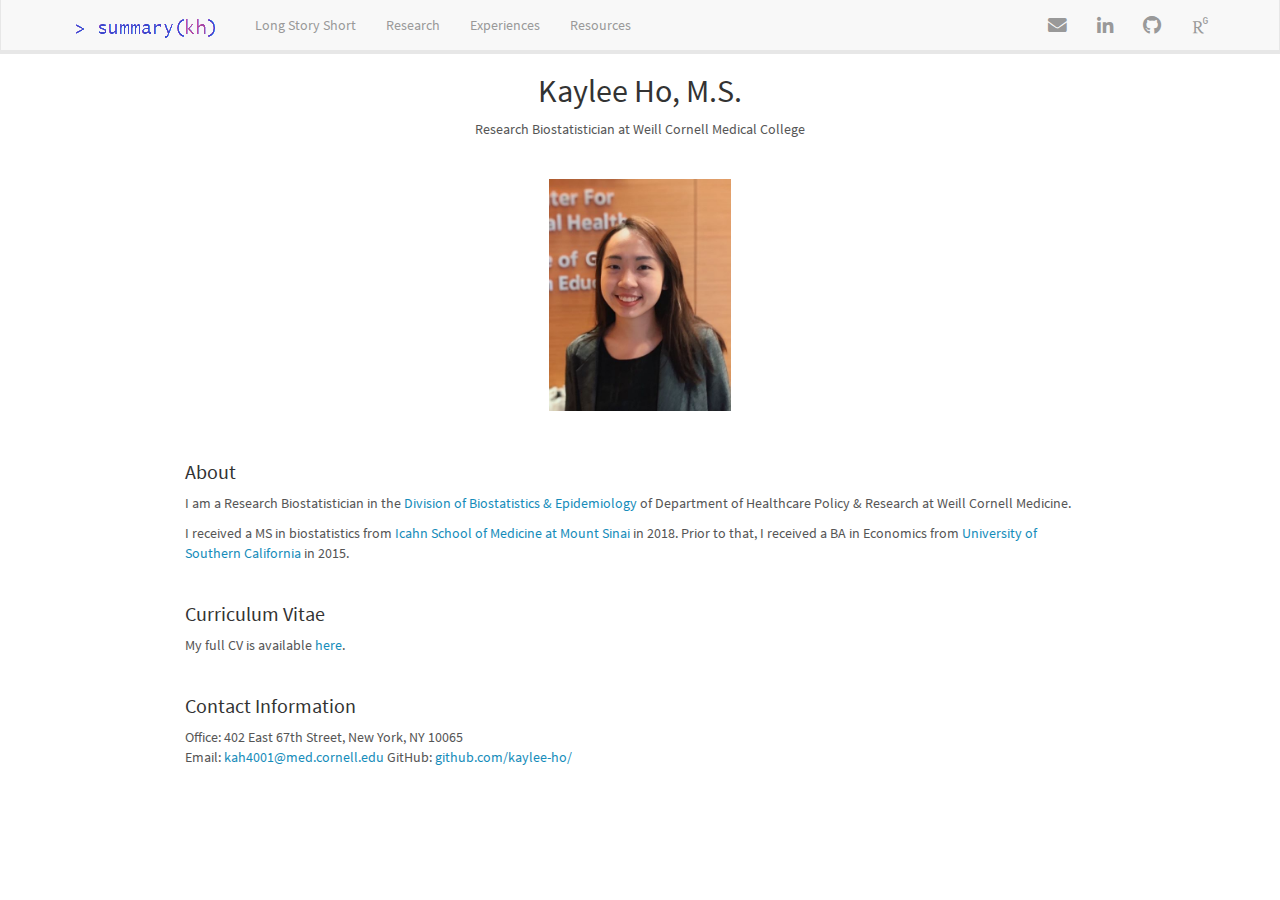
==== commit 2768064f: "changed index" ====
--- a/index.html
+++ b/index.html
@@ -329,7 +329,7 @@
 
 
 <h1 class="title toc-ignore"><center>
-Kaylee Ho, M.
+Kaylee Ho, M.S.
 </center></h1>
 
 </div>
@@ -347,8 +347,7 @@
 <div id="about" class="section level4">
 <h4>About</h4>
 <p>I am a Research Biostatistician in the <a href="http://hpr.weill.cornell.edu/divisions/biostatistics/">Division of Biostatistics &amp; Epidemiology</a> of Department of Healthcare Policy &amp; Research at Weill Cornell Medicine.</p>
-<p>I received a MS in biostatistics from Icahn School of Medicine at Mount Sinai in 2018. Prior to that, I received a BA in Economics from University of Southern California in 2015.</p>
-<p>Curriculum Vitae</p>
+<p>I received a MS in biostatistics from <a href="https://icahn.mssm.edu/about/departments/population-health/research/biostatistics">Icahn School of Medicine at Mount Sinai</a> in 2018. Prior to that, I received a BA in Economics from <a href="https://www.usc.edu/">University of Southern California</a> in 2015.</p>
 <p><br></p>
 </div>
 <div id="curriculum-vitae" class="section level4">
@@ -359,7 +358,7 @@
 <div id="contact-information" class="section level4">
 <h4>Contact Information</h4>
 <p>Office: 402 East 67th Street, New York, NY 10065<br />
-Email: <a href="mailto:kah4001@med.cornell.edu">jil2043@med.cornell.edu</a> GitHub: <a href="http://github.com/kaylee-ho/">github.com/jihuilee/</a></p>
+Email: <a href="mailto:kah4001@med.cornell.edu">kah4001@med.cornell.edu</a> GitHub: <a href="http://github.com/kaylee-ho/">github.com/kaylee-ho/</a></p>
 </div>
 
 
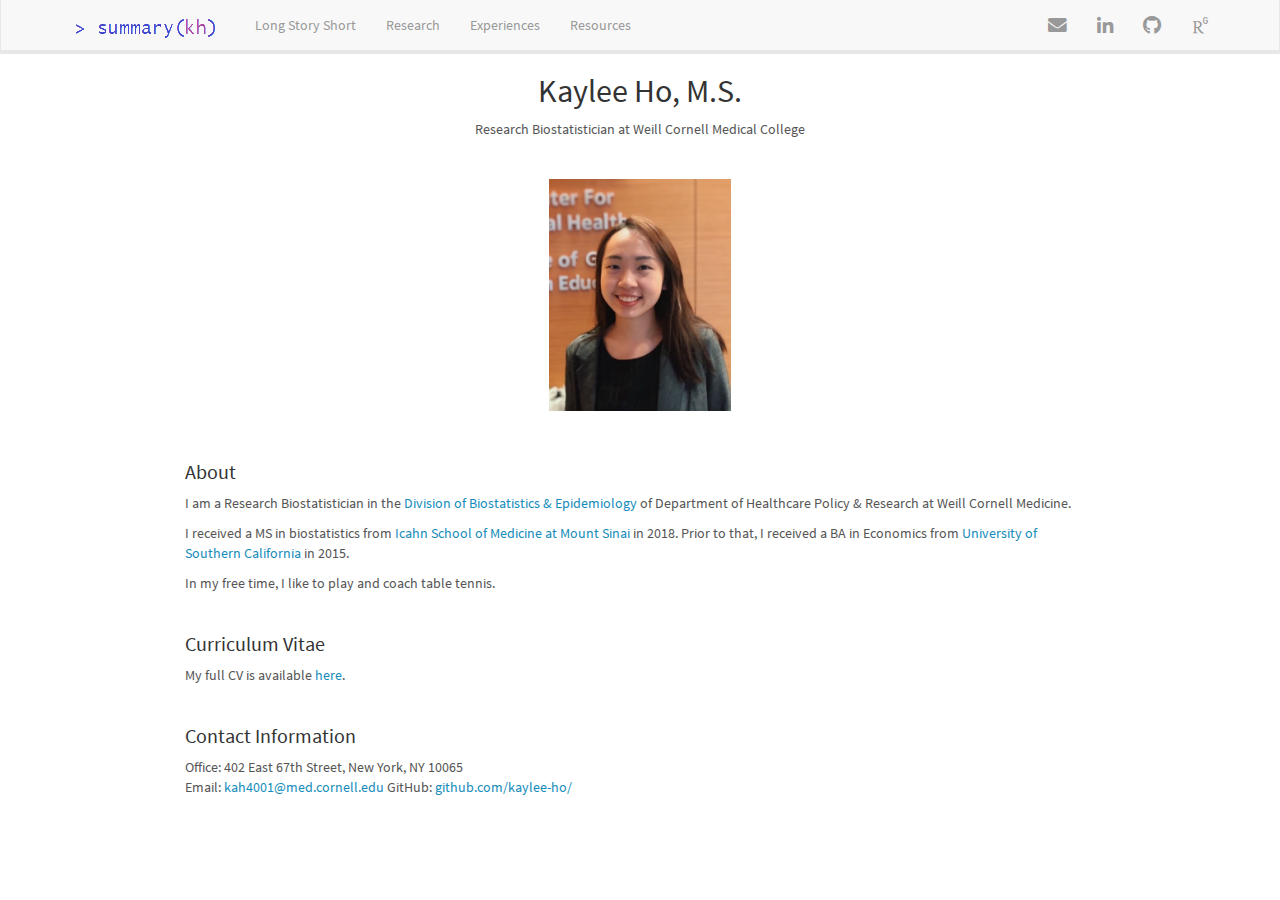
==== commit b0b495b7: "fix index and summary on rmd" ====
--- a/index.html
+++ b/index.html
@@ -348,6 +348,7 @@
 <h4>About</h4>
 <p>I am a Research Biostatistician in the <a href="http://hpr.weill.cornell.edu/divisions/biostatistics/">Division of Biostatistics &amp; Epidemiology</a> of Department of Healthcare Policy &amp; Research at Weill Cornell Medicine.</p>
 <p>I received a MS in biostatistics from <a href="https://icahn.mssm.edu/about/departments/population-health/research/biostatistics">Icahn School of Medicine at Mount Sinai</a> in 2018. Prior to that, I received a BA in Economics from <a href="https://www.usc.edu/">University of Southern California</a> in 2015.</p>
+<p>In my free time, I like to play and coach table tennis.</p>
 <p><br></p>
 </div>
 <div id="curriculum-vitae" class="section level4">
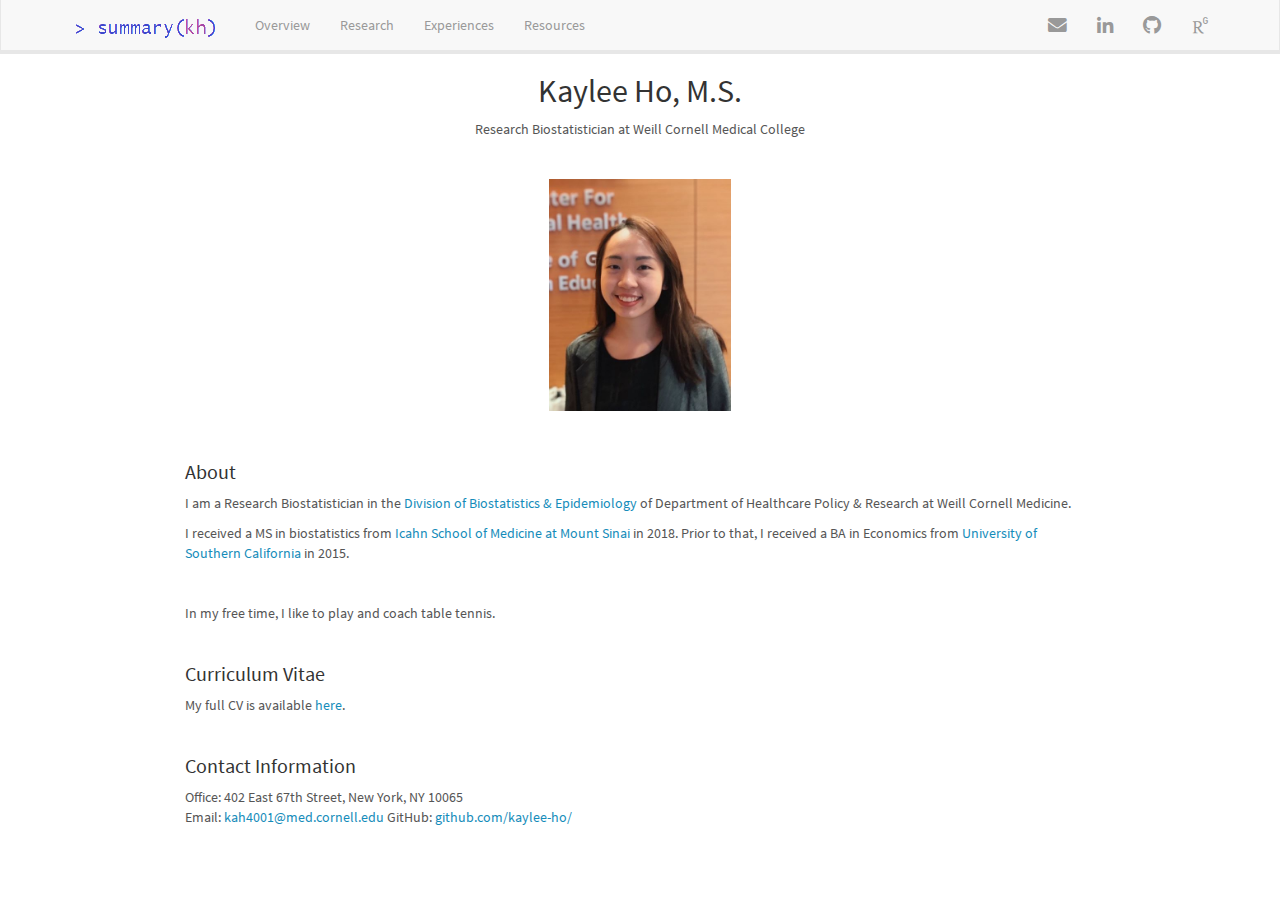
==== commit 54c3ae2a: "file change" ====
--- a/index.html
+++ b/index.html
@@ -282,7 +282,7 @@
     <div id="navbar" class="navbar-collapse collapse">
       <ul class="nav navbar-nav">
         <li>
-  <a href="summary.html">Long Story Short</a>
+  <a href="summary.html">Overview</a>
 </li>
 <li>
   <a href="research.html">Research</a>
@@ -348,12 +348,13 @@
 <h4>About</h4>
 <p>I am a Research Biostatistician in the <a href="http://hpr.weill.cornell.edu/divisions/biostatistics/">Division of Biostatistics &amp; Epidemiology</a> of Department of Healthcare Policy &amp; Research at Weill Cornell Medicine.</p>
 <p>I received a MS in biostatistics from <a href="https://icahn.mssm.edu/about/departments/population-health/research/biostatistics">Icahn School of Medicine at Mount Sinai</a> in 2018. Prior to that, I received a BA in Economics from <a href="https://www.usc.edu/">University of Southern California</a> in 2015.</p>
+<p><br></p>
 <p>In my free time, I like to play and coach table tennis.</p>
 <p><br></p>
 </div>
 <div id="curriculum-vitae" class="section level4">
 <h4>Curriculum Vitae</h4>
-<p>My full CV is available <a href="download/Kaylee_Ho_CV.pdf">here</a>.</p>
+<p>My full CV is available <a href="download/Academic_CV.pdf">here</a>.</p>
 <p><br></p>
 </div>
 <div id="contact-information" class="section level4">
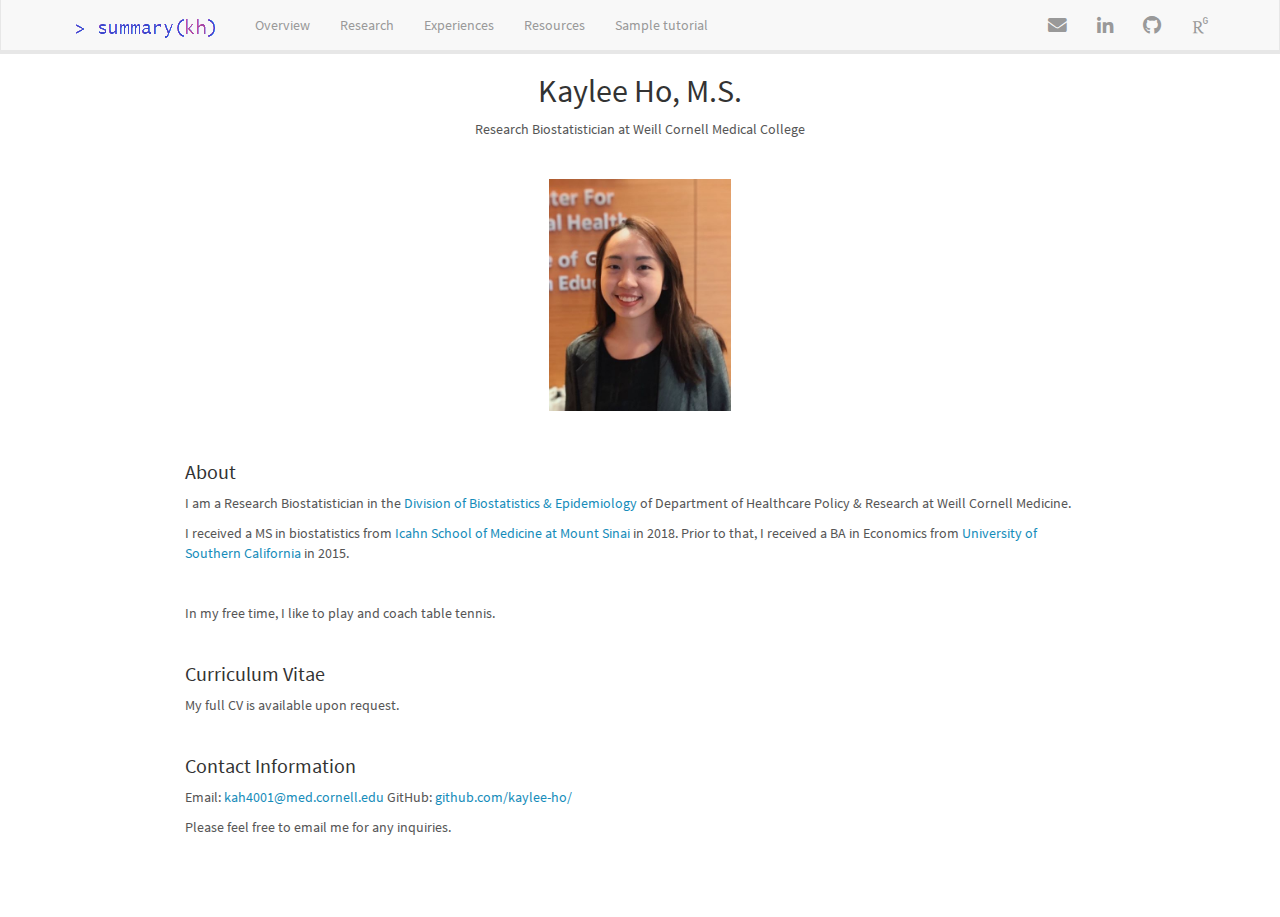
==== commit 022485d3: "update html files" ====
--- a/index.html
+++ b/index.html
@@ -1,17 +1,17 @@
 <!DOCTYPE html>
 
-<html xmlns="http://www.w3.org/1999/xhtml">
+<html>
 
 <head>
 
 <meta charset="utf-8" />
-<meta http-equiv="Content-Type" content="text/html; charset=utf-8" />
 <meta name="generator" content="pandoc" />
-
-
-
-
-<title></title>
+<meta http-equiv="X-UA-Compatible" content="IE=EDGE" />
+
+
+
+
+<title>index.utf8</title>
 
 <script src="site_libs/jquery-1.11.3/jquery.min.js"></script>
 <meta name="viewport" content="width=device-width, initial-scale=1" />
@@ -72,9 +72,7 @@
 
 <link rel="stylesheet" href="styles.css" type="text/css" />
 
-</head>
-
-<body>
+
 
 <style type = "text/css">
 .main-container {
@@ -88,7 +86,6 @@
 }
 img {
   max-width:100%;
-  height: auto;
 }
 .tabbed-pane {
   padding-top: 12px;
@@ -193,8 +190,6 @@
 });
 </script>
 
-<div class="container-fluid main-container">
-
 <!-- tabsets -->
 
 <style type="text/css">
@@ -239,6 +234,7 @@
   border: none;
   display: inline-block;
   border-radius: 4px;
+  background-color: transparent;
 }
 
 .tabset-dropdown > .nav-tabs.nav-tabs-open > li {
@@ -251,20 +247,17 @@
 }
 </style>
 
-<script>
-$(document).ready(function () {
-  window.buildTabsets("TOC");
-});
-
-$(document).ready(function () {
-  $('.tabset-dropdown > .nav-tabs > li').click(function () {
-    $(this).parent().toggleClass('nav-tabs-open')
-  });
-});
-</script>
-
 <!-- code folding -->
 
+
+
+
+</head>
+
+<body>
+
+
+<div class="container-fluid main-container">
 
 
 
@@ -292,6 +285,9 @@
 </li>
 <li>
   <a href="resource.html">Resources</a>
+</li>
+<li>
+  <a href="tutorials.html">Sample tutorial</a>
 </li>
       </ul>
       <ul class="nav navbar-nav navbar-right">
@@ -354,13 +350,14 @@
 </div>
 <div id="curriculum-vitae" class="section level4">
 <h4>Curriculum Vitae</h4>
-<p>My full CV is available <a href="download/Academic_CV.pdf">here</a>.</p>
+<p>My full CV is available upon request.</p>
 <p><br></p>
 </div>
 <div id="contact-information" class="section level4">
 <h4>Contact Information</h4>
-<p>Office: 402 East 67th Street, New York, NY 10065<br />
-Email: <a href="mailto:kah4001@med.cornell.edu">kah4001@med.cornell.edu</a> GitHub: <a href="http://github.com/kaylee-ho/">github.com/kaylee-ho/</a></p>
+<p>Email: <a href="mailto:kah4001@med.cornell.edu">kah4001@med.cornell.edu</a> GitHub: <a href="http://github.com/kaylee-ho/">github.com/kaylee-ho/</a></p>
+<p>Please feel free to email me for any inquiries.</p>
+<p><br></p>
 </div>
 
 
@@ -380,6 +377,23 @@
 
 
 </script>
+
+<!-- tabsets -->
+
+<script>
+$(document).ready(function () {
+  window.buildTabsets("TOC");
+});
+
+$(document).ready(function () {
+  $('.tabset-dropdown > .nav-tabs > li').click(function () {
+    $(this).parent().toggleClass('nav-tabs-open')
+  });
+});
+</script>
+
+<!-- code folding -->
+
 
 <!-- dynamically load mathjax for compatibility with self-contained -->
 <script>
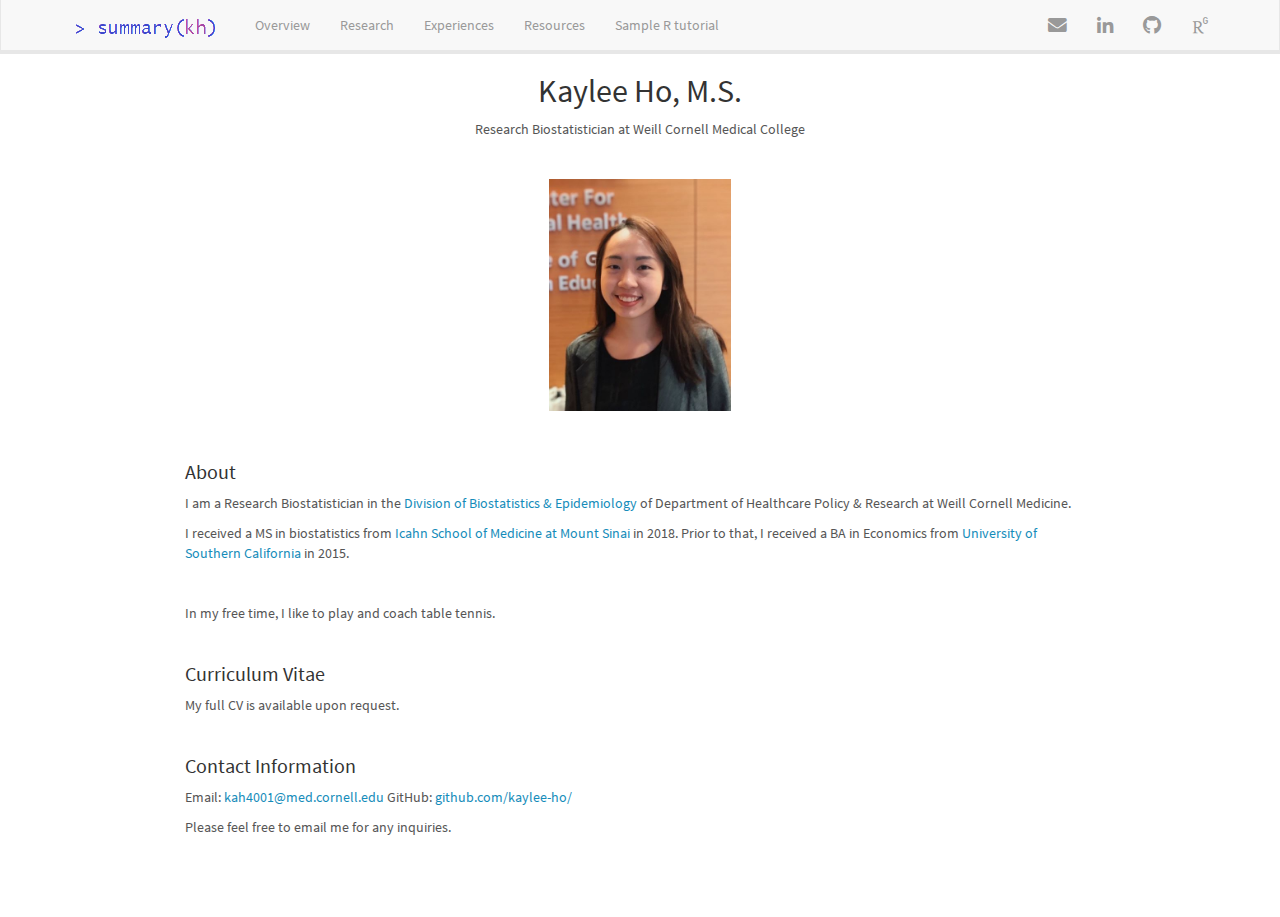
==== commit 04d0706f: "updated" ====
--- a/index.html
+++ b/index.html
@@ -287,7 +287,7 @@
   <a href="resource.html">Resources</a>
 </li>
 <li>
-  <a href="tutorials.html">Sample tutorial</a>
+  <a href="tutorials.html">Sample R tutorial</a>
 </li>
       </ul>
       <ul class="nav navbar-nav navbar-right">
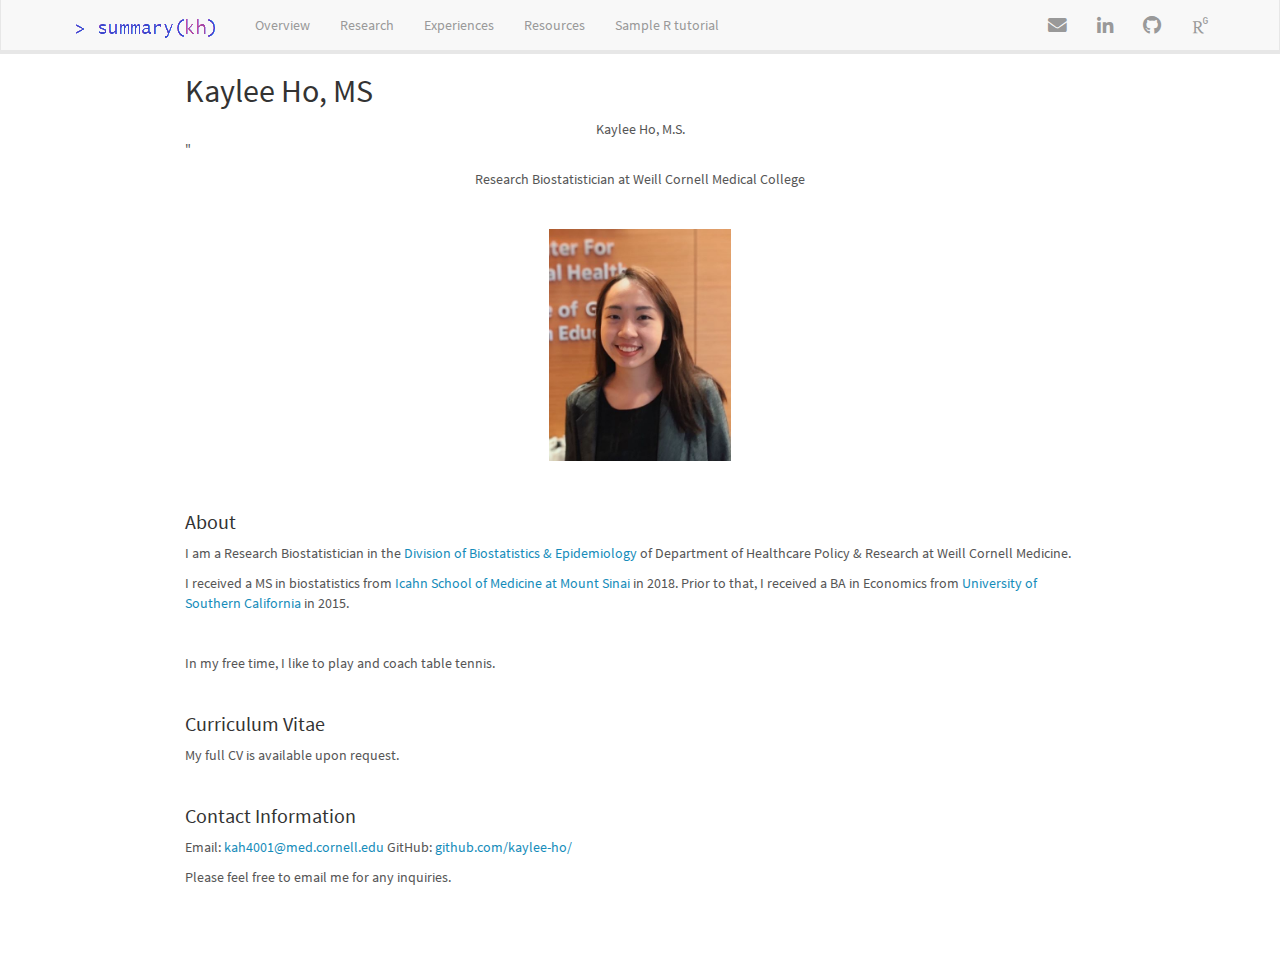
==== commit 5547d6a8: "updated" ====
--- a/index.html
+++ b/index.html
@@ -11,7 +11,7 @@
 
 
 
-<title>index.utf8</title>
+<title>Kaylee Ho, MS</title>
 
 <script src="site_libs/jquery-1.11.3/jquery.min.js"></script>
 <meta name="viewport" content="width=device-width, initial-scale=1" />
@@ -324,13 +324,15 @@
 
 
 
-<h1 class="title toc-ignore"><center>
+<h1 class="title toc-ignore">Kaylee Ho, MS</h1>
+
+</div>
+
+
+<center>
 Kaylee Ho, M.S.
-</center></h1>
-
-</div>
-
-
+</center>
+<p>"</p>
 <center>
 Research Biostatistician at Weill Cornell Medical College
 </center>
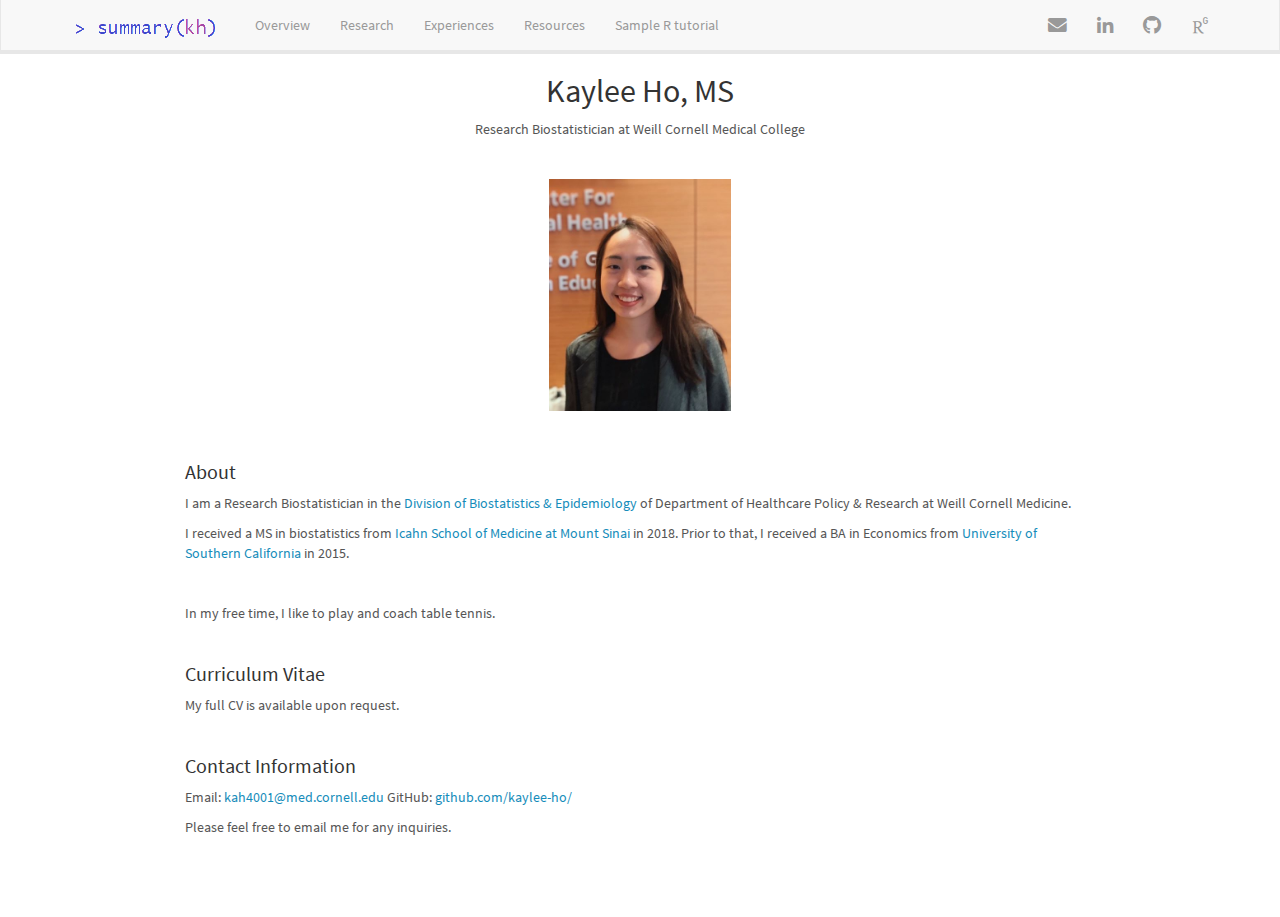
==== commit 1c07fc0a: "updated syllabus" ====
--- a/index.html
+++ b/index.html
@@ -11,7 +11,7 @@
 
 
 
-<title>Kaylee Ho, MS</title>
+<title>index.utf8</title>
 
 <script src="site_libs/jquery-1.11.3/jquery.min.js"></script>
 <meta name="viewport" content="width=device-width, initial-scale=1" />
@@ -324,15 +324,15 @@
 
 
 
-<h1 class="title toc-ignore">Kaylee Ho, MS</h1>
+<h1 class="title toc-ignore"><center>
+<h1>
+Kaylee Ho, MS
+</h1>
+</center></h1>
 
 </div>
 
 
-<center>
-Kaylee Ho, M.S.
-</center>
-<p>"</p>
 <center>
 Research Biostatistician at Weill Cornell Medical College
 </center>
